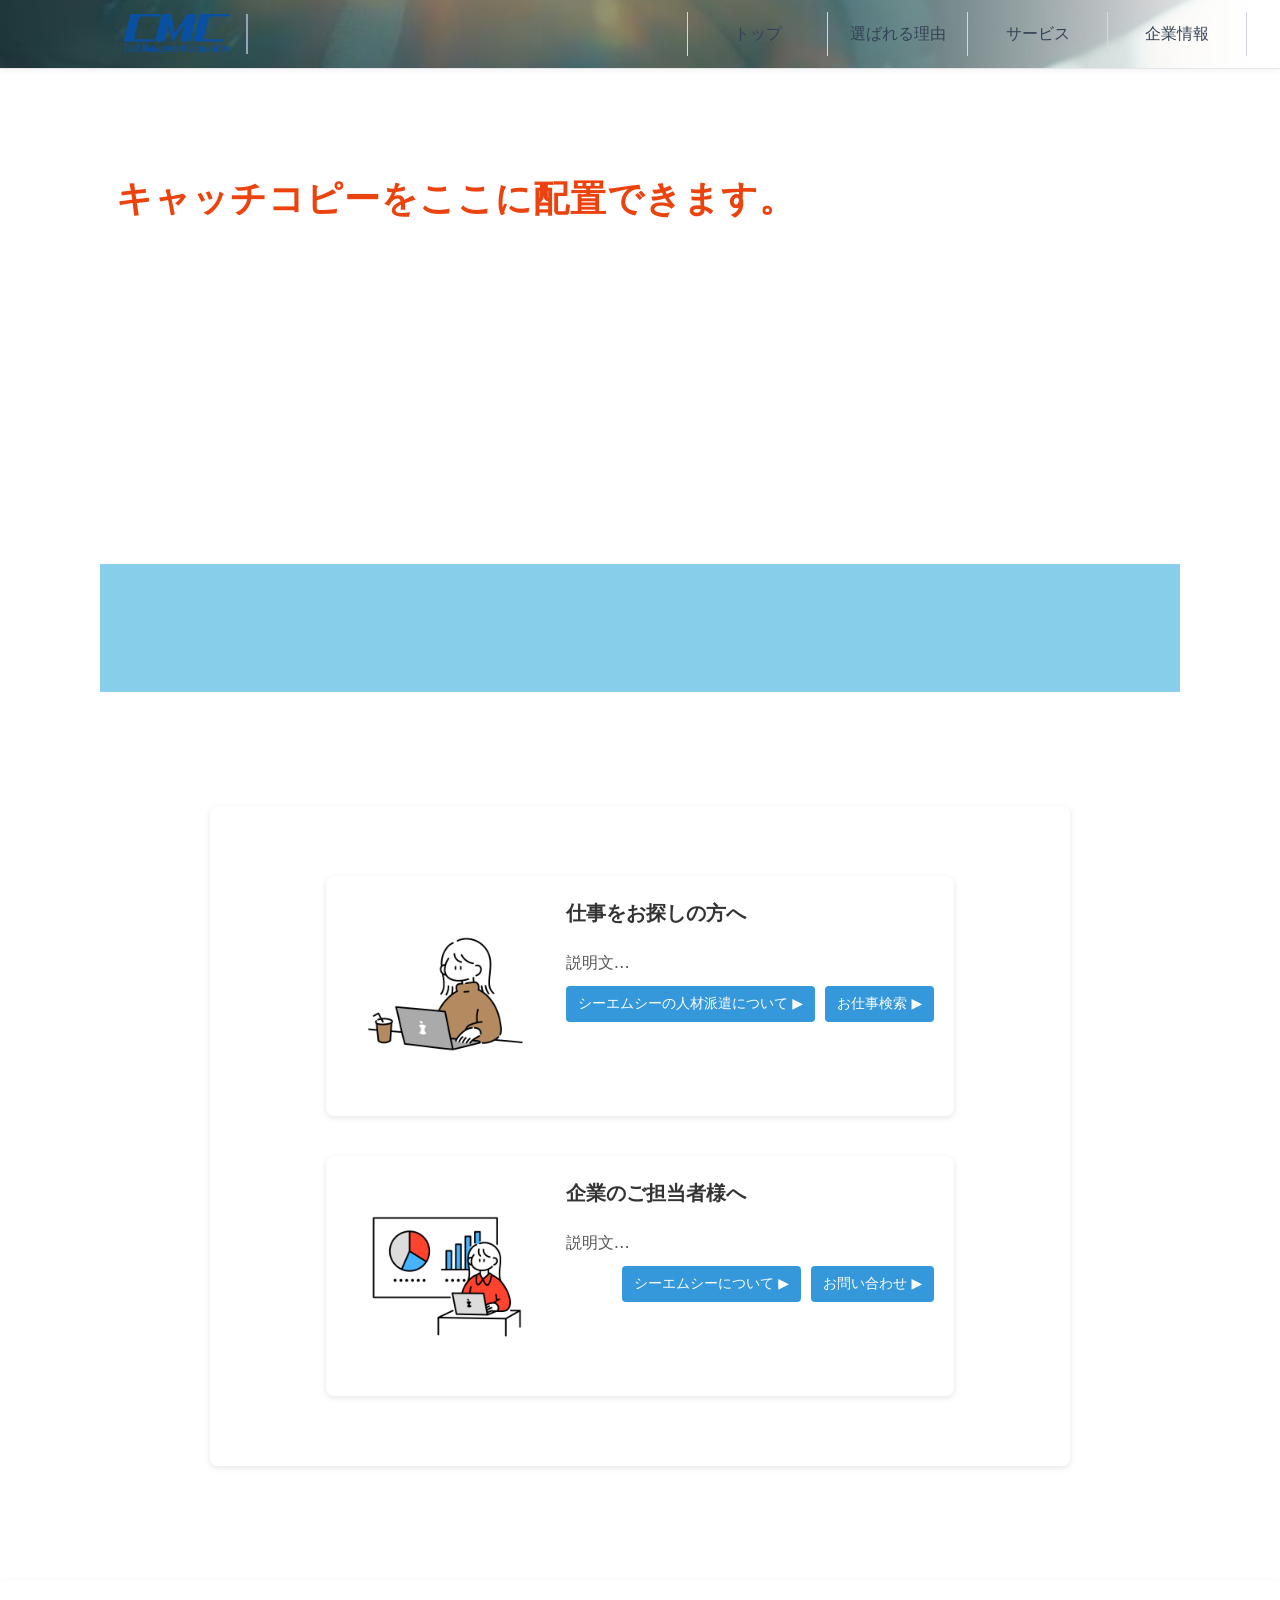
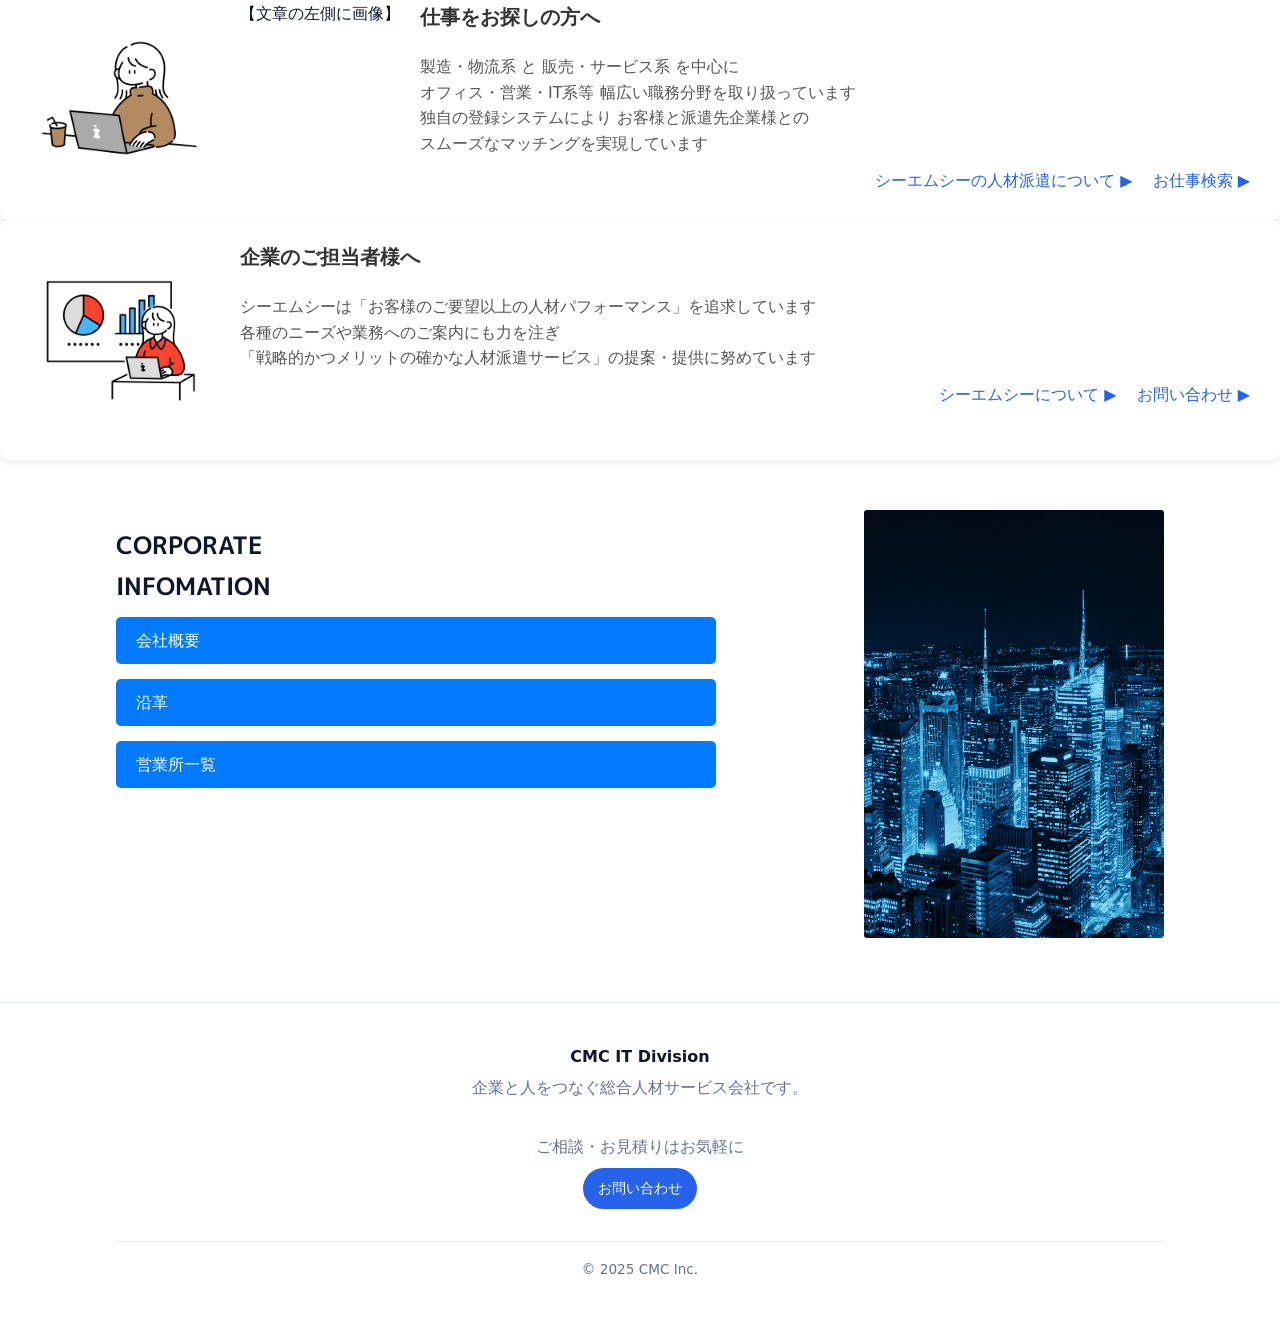
==== index.html @ e2d97b30 "企業情報いろいろ変えた" ====
<!doctype html>
<html lang="ja">
<head>
  <meta charset="utf-8" />
  <meta name="viewport" content="width=device-width,initial-scale=1" />
  <title>CMC IT Division｜人と企業をつなぐ総合人材サービス</title>
  <link rel="stylesheet" href="css/base.css" />
  <link rel="stylesheet" href="css/components.css" />
  
  <link rel="preconnect" href="https://fonts.googleapis.com">
  <link rel="preconnect" href="https://fonts.gstatic.com" crossorigin>
  <link href="https://fonts.googleapis.com/css2?family=M+PLUS+1p:wght@400;700&display=swap" rel="stylesheet">
</head>
<body>

  <!-- ===== ヘッダー（完成済み） ===== -->
 <header class="site-header">
  <div class="container header__inner">
   <a href="#" class="logo">
      <img src="img/cmc-logo.svg" alt="CMC" class="logo__img">
    </a>

    <!-- ハンバーガーメニュー（スマホ用） -->
    <button class="menu-btn" aria-label="メニューを開く">
      <span></span><span></span><span></span>
    </button>

    <nav class="nav">
      <a href="#hero">トップ</a>
      <a href="#reason">選ばれる理由</a>
      <a href="#services">サービス</a>
      <a href="#about">企業情報</a>
    </nav>
  </div>
</header>

  <main>

    <!-- ===== ヒーローセクション ===== -->
    <section id="hero" class="section container">

      <div class="slides">
        <img src="img/hero1.jpg" class="slide active" alt="">
        <img src="img/hero2.jpg" class="slide" alt="">
        <img src="img/hero3.jpg" class="slide" alt="">
      </div>

      <p class="hero-copy">キャッチコピーをここに配置できます。</p>

      <div class="hero-content">

        <div>出会いが価値を生む</div>
        <div>人と企業を美しくつなぐ</div> 
        <div>最適な人材をご紹介します</div>

      </div>

    </section>

    <!-- ===== 理由セクション ===== -->
    <section id="reason" class="section container">
      <!-- TODO: h2・理由3つ（h3+p）をカード形式で -->
    </section>

    <!-- ===== サービスセクション ===== -->
    <section id="services" class="section container">


      <div class="services">

      <div class="service-item">


      <!-- TODO: h2・2〜3項目（h3+p）で紹介 -->
      <div class="services">


    <div class="service-item">
      <div class="image-box">
        <img src="img/shigotoosagashinokata.png" alt="仕事をお探しの方">
      </div>
      <div class="text-area">
        <h3>仕事をお探しの方へ</h3>
        <p>説明文…</p>
        <div class="btn-area">
          <a href="#" class="blue-btn">シーエムシーの人材派遣について ▶</a>
          <a href="#" class="blue-btn">お仕事検索 ▶</a>
        </div>
      </div>
    </div>
    <div class="service-item">
      <div class="image-box">
        <img src="img/kigyousama.png" alt="企業のご担当者様">
      </div>
      <div class="text-area">
        <h3>企業のご担当者様へ</h3>
        <p>説明文…</p>
        <div class="btn-area">
          <a href="#" class="blue-btn">シーエムシーについて ▶</a>
          <a href="#" class="blue-btn">お問い合わせ ▶</a>
        </div>
      </div>
    </div>
  </div>
</section>

  <div class="service-item">


     <div class="image-box">
        
        <img src="img/shigotoosagashinokata.png" alt="仕事をお探しの方">
      </div>

      <div class="image-box">【文章の左側に画像】</div>

      <div class="text-area">
          <h3>仕事をお探しの方へ</h3>
          <p>
              製造・物流系 と 販売・サービス系 を中心に<br>
              オフィス・営業・IT系等 幅広い職務分野を取り扱っています<br>
              独自の登録システムにより お客様と派遣先企業様との<br>
              スムーズなマッチングを実現しています
          </p>
          <div class="btn-area">
              <a href="#" class="pink-btn">シーエムシーの人材派遣について ▶</a><br>
              <a href="#" class="pink-btn">お仕事検索 ▶</a><br>
          </div>
      </div>
  </div>


  <div class="service-item">
      <div class="image-box">
        
        <img src="img/kigyousama.png" alt="企業のご担当者様">
      </div>
      <div class="text-area">
          <h3>企業のご担当者様へ</h3>
          <p>
              シーエムシーは「お客様のご要望以上の人材パフォーマンス」を追求しています<br>
              各種のニーズや業務へのご案内にも力を注ぎ<br>
              「戦略的かつメリットの確かな人材派遣サービス」の提案・提供に努めています
          </p>
          <div class="btn-area">
              <a href="#" class="pink-btn">シーエムシーについて ▶</a><br>
              <a href="#" class="pink-btn">お問い合わせ ▶</a><br>
          </div>
      </div>
  </div>

</div>
    </section>

    <!-- ===== 企業情報セクション（新設） ===== -->
    <section id="about" class="section">
      <!-- TODO: h2・会社概要やミッションの簡単な説明 -->
      <!-- 例: <h2>会社情報</h2><p>CMCは、企業と人をつなぐ人材サービスを提供しています。</p> -->
	  <div class="container">
	  		<div class="mission-statement">
	  			<h1>CORPORATE<br>INFOMATION</h1>
	  			<div class="link-left">
	                  <a href="#" class="btn-link">会社概要</a>
	  			</div>
	  			<div class="link-left">
	                  <a href="#" class="btn-link">沿革</a>
	  			</div>
	  			<div class="link-left">
	                  <a href="#" class="btn-link">営業所一覧</a>
	  			</div>
	  		</div>
	  		<div class="about-image-wrapper">
	  			<img src="img/biru-kari.jpg" class="about-image">
	  		</div>
	  	  </div>
    </section>

  </main>

  <!-- ===== フッター（お問い合わせを統合） ===== -->
  <footer class="site-footer">
    <div class="container footer__inner">
      <div class="footer__about">
        <strong>CMC IT Division</strong>
        <p>企業と人をつなぐ総合人材サービス会社です。</p>
      </div>
      <div class="footer__cta">
        <p>ご相談・お見積りはお気軽に</p>
        <a href="mailto:info@example.com" class="btn btn--small">お問い合わせ</a>
      </div>
      <small class="footer__copy">© 2025 CMC Inc.</small>
    </div>
  </footer>
  


<script src="js/main.js"></script>
</body>
</html>
---- css/base.css ----
* { box-sizing: border-box; }
html, body { margin: 0; padding: 0; }

:root {
  --fg: #0f172a;
  --muted: #64748b;
  --bg: #ffffff;
  --brand: #2563eb;
  --line: #e2e8f0;
  --s1: 8px; --s2: 16px; --s3: 24px; --s4: 40px; --s5: 64px;
  --container: 1080px;
  --radius: 12px;
  --bp: 960px;
}

body {
  font: 16px/1.7 "Noto Sans JP", system-ui, sans-serif;
  color: var(--fg);
  background: var(--bg);
}

.container {
  max-width: var(--container);
  margin-inline: auto;
  padding-inline: var(--s2);
}

.section {
  padding-block: var(--s5);
}

.section-title {
  font-size: clamp(22px, 3vw, 28px);
  font-weight: 700;
  margin: 0 0 var(--s3);
}

a {
  color: var(--brand);
  text-decoration: none;
}
a:hover {
  text-decoration: underline;
}

.btn {
  display: inline-block;
  padding: .7em 1.1em;
  border-radius: 999px;
  background: var(--brand);
  color: #fff;
  text-decoration: none;
  border: 1px solid transparent;
  transition: filter .15s ease, transform .06s ease;
}
.btn:hover { filter: brightness(.95); }

.btn--small {
  padding: .5em 1em;
  font-size: .9em;
}

:focus-visible {
  outline: 3px solid #94bfff;
  outline-offset: 2px;
}
---- css/components.css ----
/* 以下、ロゴ・ナビ・スクロール効果などを続けて貼る */


/* ====================================================
   HERO（担当：Aさん）
   自分の担当セクションのデザインをここに書く
   ==================================================== */

    .full-width {
      width: 100vw;
      margin-left: calc(50% - 50vw);
      margin-right: calc(50% - 50vw);
    }

    #hero.hero-split {
      display: grid;
      grid-template-columns: 6fr 4fr;   
      width: 100vw;
      height: 80vh;
      min-height: 500px;
      max-height: 900px;
      overflow: hidden;

    }

    /* ===== スライド画像エリア ===== */

    .hero-image {
      position: relative;
      width: 100%;
      height: 100%;
      overflow: hidden;
    }

    .slides {
      position: relative;
      width: 100%;
      height: 100%;
    }

    .slides .slide {
      position: absolute;
      inset: 0;
      width: 100%;
      height: 100%;
      object-fit: cover;
      object-position: center;
      opacity: 0;
      transition: opacity 1.5s ease;
      display: block;
    }

    .slides .slide.active {
      opacity: 1;
    }

    /* ===== 右：テキストエリア ===== */

    .hero-text {
      position: relative;
      background: #53afb6;
      display: flex;
      flex-direction: column;
      justify-content: center;
      align-items: center;
      text-align: center;
      padding: 0 5vw;
      z-index: 2;
      background: #3bd6de; 
    }

    /* キャッチコピー */

    .hero-copy {
      font-size: clamp(22px, 2.8vw, 60px);
      font-weight: bold;
      font-family: "Playfair Display","Noto Serif JP", serif;
      color: #ec420e;
      letter-spacing: 1px;
      margin-bottom: 100px;
    }

    .hero-content div {
      letter-spacing: 1px;
      font-size: clamp(16px, 2vw, 36px);
      margin-top: 20px;
      color: white;
    }

    
    /* ==== ヒーロー（スマホ用レイアウト調整） ==================== */

    @media (max-width: 768px) {

    /* ヒーロー全体：左右に少し余白を持たせる */

    #hero.hero-split {
      height: auto;           
      grid-template-columns: 1fr;
      min-height: auto;
    }

    /* 上：画像 */

    .hero-image {
      height: 50vh;                /* 画面の半分を画像に */
    }

    /* 画像は見切れ防止 */

    .slides .slide {
      object-fit: contain;         /* スマホは contain */          
    }

    /* 下：テキスト */

    .hero-text {
      padding: 32px 16px 40px;
    }

    /* キャッチコピー */

    .hero-copy {
      font-size: 22px;
      margin-bottom: 24px;
      white-space: normal;
      text-align: center;
    }

    /* 下の3行まとめ部分 */

    .hero-content {
      bottom: 10%;         
      width: 100%;
      padding: 0 12px;
    }

    /* 3行テキスト */

    .hero-content div {
      font-size: 16px;
      line-height: 1.7;
      margin-top: 10px;
    }

  }

/* ====================================================
   REASON
   ==================================================== */
#reason {
  background-color: #87CEEB !important;
}


/* ====================================================
   SERVICES
   ==================================================== */

.services {
    display: flex;
    flex-direction: column;
    gap: 40px;
    max-width: 900px;
    margin: 50px auto;
    padding: 0 20px;
}


.service-item {
    display: flex;
    gap: 20px;
    align-items: flex-start;
    background-color: #fff;
    padding: 20px;
    border-radius: 8px;
    box-shadow: 0 2px 6px rgba(0,0,0,0.1);
}

.image-box {
    flex-shrink: 0;
}

.image-box img {
    width: 200px !important;
    height: auto !important;
    border-radius: 4px;
    object-fit: cover;
    display: block;
}

.text-area {
    flex: 1;
}

.text-area h3 {
    margin-top: 0;
    color: #333;
    font-size: 20px;
}

.text-area p {
    line-height: 1.6;
    color: #555;
    margin: 10px 0 0 0;
}

.btn-area {
    display: flex;
    justify-content: flex-end;
    gap: 10px;
    margin-top: 10px;
}

/* ====================================================
   ABOUT
   ==================================================== */
#about {
	 background-repeat: no-repeat;
	 background-position: center center;
	 background-size: cover;
	 
	 background-attachment: fixed;
   }


.blue-btn {
    display: inline-block;
    padding: 6px 12px;
    background-color: #3498db;
    color: #fff;
    text-decoration: none;
    border-radius: 4px;
    font-size: 14px;
    transition: 0.2s;
}

.blue-btn:hover {
    background-color: #2980b9;
}

#about .container {
	position: relative; 
	z-index: 2; 
    
    /* 【🚀 新規追加】Flexboxで子要素を横並びにする */
    display: flex;
    justify-content: space-between; /* 要素間にスペースを空ける */
    align-items: flex-start; /* 上端を揃える */
    gap: 40px; /* 要素間の隙間 */
	
	align-items: stretch;
}

.mission-statement {
    /* 左側要素の幅。全体の約2/3を使用する想定 */
    flex: 2; 
    max-width: 600px;
}

.about-image-wrapper {
    /* 右側要素の幅。全体の約1/3を使用する想定 */
    flex: 1; 
    display: flex; /* 画像をラッパー内で調整するため */
    justify-content: flex-end; /* 右寄せにする */
}

.about-image-wrapper .about-image {
    width: 100%; /* 親要素の幅いっぱいに広げる */
    max-width: 300px; /* 画像の最大幅を制限して大きくなりすぎないようにする */
    height: auto;
    object-fit: cover;
    display: block;
    border-radius: 3px; /* 好みに応じて角を丸くする */
	
	flex-direction: column;
}

   
section#about.section {
	padding-top: 50px;
}

.mission-statement h1 {
	margin-top: 15px;
	margin-bottom: 10px;
	font-family: 'M PLUS 1p', sans-serif;
}

.link-left a.btn-link {
  /* ボタンの基本的なスタイル */
  display: block; /* リンクをブロック要素にして、幅いっぱいに広げ、パディングが正しく適用されるようにする */
  width: 100%; /* 親要素の幅いっぱいに広げる */
  padding: 10px 20px; /* 上下左右に余白を設定し、ボタンらしく見せる */
  text-decoration: none; /* デフォルトの下線を消す */
  border-radius: 5px; /* 角を少し丸くする */
  box-sizing: border-box; /* パディングやボーダーを含めて幅・高さを計算するようにする */
  
  /* ご要望のカラー設定 */
  background-color: #007bff; /* 背景を青色にする（例: 標準的な青） */
  color: white; /* 文字色を白色にする */
  
  /* ボタン同士の間隔を空ける（親要素 .link-left に適用しても良いが、ここではボタン側に） */
  margin-bottom: 10px;
}

/* リンクの上にマウスが乗ったときのホバーエフェクト（任意） */
.link-left a.btn-link:hover {
  background-color: #0056b3; /* 濃い青色にして、クリック可能であることを示す */
}

/* 親要素の .link-left のスタイルを調整して、必要に応じて余白を管理することもできます */
.link-left {
  margin-bottom: 15px; /* ボタンのグループ全体の間隔 */
}

/* --- スマートフォン対応 --- */
@media (max-width: 768px) {
    #about .container {
        flex-direction: column; /* 縦並びに戻す */
    }
    
    .mission-statement,
    .about-image-wrapper {
        flex: none; /* Flexの指定を解除 */
        width: 100%; /* 幅を画面いっぱいに */
        max-width: none;
    }
    
    .about-image-wrapper {
        order: -1; /* 画像を上に移動させたい場合 */
        margin-bottom: 20px;
    }
    
    .about-image-wrapper .about-image {
        max-width: 100%; 
    }
}















/* ====================================================
  ここより下に追記しないこと
   ==================================================== */



/* ===== ヘッダー（会社トップページ用／シンプル完成版） ===== */
:root {
  --container: 1080px;
}

/* ヘッダー全体（背景に写真＋右に行くほど薄く） */
header.site-header {
  position: sticky;
  top: 0;
  z-index: 100;
  background: transparent;
  border-bottom: 1px solid #e5e7eb;
  box-shadow: 0 2px 6px rgba(0,0,0,0.05);
  overflow: hidden;
  isolation: isolate;
}

/* 背景写真（左に寄せて、右に行くほどフェード） */
header.site-header::before {
  content: "";
  position: absolute;
  inset: 0;
  background-image: url("../img/logo-bg.jpg");
  background-repeat: no-repeat;
  background-size: cover;
  background-position: left center;
  z-index: 0;
  pointer-events: none;
  -webkit-mask-image: linear-gradient(
    to right,
    rgba(0,0,0,1) 60%,
    rgba(0,0,0,0) 98%
  );
          mask-image: linear-gradient(
    to right,
    rgba(0,0,0,1) 60%,
    rgba(0,0,0,0) 98%
  );
}

/* 内側レイアウト（ロゴ左／ナビ右） */
.header__inner {
  position: relative;
  z-index: 1;
  max-width: var(--container);
  margin: 0 auto;
  padding: 12px 24px;
  display: flex;
  align-items: center;
  justify-content: space-between;
}

/* ロゴ（SVG画像用） */
.logo {
  display: flex;
  align-items: center;
  padding-right: 16px;
  border-right: 2px solid #94a3b8; /* ロゴとナビの区切り線 */
  text-decoration: none;
}

/* ロゴ画像のサイズ調整 */
.logo__img {
  height: 40px;     /* 好きな大きさに調整してOK */
  width: auto;
  display: block;
}

/* ===== PC用ナビ ===== */
.nav {
  display: flex;
  gap: 0;
  margin-left: auto;
}

/* 縦線だけで区切るタブ風ナビ（PC用） */
.nav a {
  flex: 0 0 140px;
  box-sizing: border-box;
  display: flex;
  align-items: center;
  justify-content: center;
  height: 44px;
  padding-inline: 16px;
  color: #334155;
  text-decoration: none;
  border-top: none;
  border-bottom: none;
  border-left: 1px solid #d1d9e6;
  position: relative;
  overflow: hidden;
  transition: color 0.25s ease, border-color 0.25s ease;
}
.nav a:last-child {
  border-right: 1px solid #d1d5db;
}

/* 中央から広がるホバー背景（PC用） */
.nav a::before {
  content: "";
  position: absolute;
  inset: 0;
  background: #2563eb;
  transform: scaleX(0);
  transform-origin: center;
  transition: transform 0.25s ease;
  z-index: -1;
}
.nav a:hover::before {
  transform: scaleX(1);
}
.nav a:hover {
  color: #ffffff;
}

/* スクロール時ヘッダー縮小 */
.site-header.shrink {
  background-color: rgba(255, 255, 255, 0.95);
  backdrop-filter: blur(6px);
  box-shadow: 0 2px 8px rgba(0,0,0,0.08);
  border-bottom-color: #dbe2ef;
}

/* ===== ハンバーガー（スマホ） ===== */
.menu-btn {
  display: none;
  flex-direction: column;
  justify-content: space-between;
  width: 28px;
  height: 20px;
  background: none;
  border: none;
  cursor: pointer;
  z-index: 9999;  /* メニューより手前に */
}
.menu-btn span {
  display: block;
  width: 100%;
  height: 3px;
  background: #0f172a;
  border-radius: 2px;
  transition: all 0.3s ease;
  transform-origin: center;
}

/* 三本線 → バツ */
.menu-btn.open span:nth-child(1) {
  transform: translateY(7px) rotate(45deg);
}
.menu-btn.open span:nth-child(2) {
  opacity: 0;
}
.menu-btn.open span:nth-child(3) {
  transform: translateY(-7px) rotate(-45deg);
}

/* ===== スマホ用スライドメニュー ===== */
@media (max-width: 768px) {

  /* ハンバーガー表示 */
  .menu-btn {
    display: flex;
  }

  /* ヘッダー内の余白少し減らす */
  .header__inner {
    padding: 10px 16px;
  }

  /* nav を「画面右から出てくるパネル」にする */
  .nav {
    position: fixed;
    top: 0;
    right: 0;
    width: 70%;
    max-width: 320px;
    height: 100vh;
    background: #ffffff;
    padding: 80px 24px 24px;
    box-shadow: -2px 0 10px rgba(0,0,0,0.1);
    display: flex;
    flex-direction: column;
    align-items: flex-start;
    gap: 24px;

    transform: translateX(100%);   /* 初期状態：画面外 */
    transition: transform 0.3s ease;
    z-index: 200;
  }

  .nav.active {
    transform: translateX(0);      /* 右から出てくる */
  }

  /* スマホでは縦メニュー用に調整 */
  .nav a {
    width: 100%;
    justify-content: flex-start;
    height: auto;
    padding: 12px 0;
    border-left: none;
    border-right: none;
    border-bottom: 1px solid #e5e7eb;
    color: #0f172a;
  }

  /* PC用のホバー演出はスマホでは消す */
  .nav a::before {
    content: none;
  }
}

/* ====== ここから下はフッター等（元のままでOK） ====== */

/* ====================================================
   FOOTER（完成済み） 
   ==================================================== */
.site-footer {
  border-top: 1px solid var(--line);
  background: #fff;
  color: var(--fg);
  text-align: center;
  padding-block: var(--s4);
}

.footer__inner {
  display: flex;
  flex-direction: column;
  gap: var(--s2);
  align-items: center;
}

.footer__about strong {
  font-weight: 800;
  display: block;
  margin-bottom: 0.2em;
}

.footer__about p {
  color: var(--muted);
  margin: 0 0 var(--s2);
}

.footer__cta {
  margin-bottom: var(--s2);
}

.footer__cta p {
  color: var(--muted);
  margin: 0 0 var(--s1);
}

.footer__cta .btn--small {
  padding: .5em 1em;
  font-size: .9em;
}

.footer__copy {
  font-size: .85em;
  color: var(--muted);
  border-top: 1px solid var(--line);
  padding-top: var(--s2);
  width: 100%;
}


/* === 最終調整版：ナビを右端へ寄せて、ほんの少し余白を残す === */
@media (min-width: 769px) {
  

  header.site-header > .header__inner > nav.nav {
    display: flex !important;
    justify-content: flex-end !important;
    align-items: center !important;
    gap: 0 !important;
    margin-left: auto !important;
    margin-right: 6px !important; /* ← 端からの余白。数値を変えると距離が変わる */
    padding: 0 !important;
    transform: translateX(calc((100vw - var(--container)) / 2 - 3px)) !important;
  }
}

/* === ヘッダー全体に写真を敷き、ナビ側(右)へ行くほど透明にフェード === */
header.site-header {
  position: sticky;
  top: 0;
  z-index: 100;
  overflow: hidden;
  isolation: isolate;
  background: transparent !important; /* ← 既存のグラデ背景を打ち消す */
}

header.site-header::before {
  content: "";
  position: absolute;
  inset: 0;

  /* 写真：ヘッダーを全面カバー。左側に構図を寄せる */
  background-image: url("../img/logo-bg.jpg");
  background-repeat: no-repeat;
  background-size: cover;       /* ← ヘッダー全体を埋める */
  background-position: left center; /* ← 握手が左に来るように */

  z-index: 0;
  pointer-events: none;

  /* 右へ行くほど透明に（数値を調整可） */
  -webkit-mask-image: linear-gradient(
    to right,
    rgba(0,0,0,1) 60%,
    rgba(0,0,0,0) 98%
  );
  mask-image: linear-gradient(
    to right,
    rgba(0,0,0,1) 60%,
    rgba(0,0,0,0) 98%
  );
}

/* 中身は前面に */
header.site-header .header__inner {
  position: relative;
  z-index: 1;
  background: transparent;
}

/* =======================================
   スマホ用：ハンバーガーメニュー強制調整
   ======================================= */
@media (max-width: 768px) {

  /* ヘッダー内レイアウトをシンプルにする */
  header.site-header .header__inner {
    padding: 10px 16px;
    justify-content: space-between;
  }

  /* ハンバーガーボタンを表示 */
  .menu-btn {
    display: flex;
  }

  /* PC用の「右端寄せナビ」指定をスマホでは上書きしてリセット */
  header.site-header > .header__inner > nav.nav {
    position: fixed;
    top: 0;
    right: 0;
    bottom: 0;
    margin: 0;
    padding: 80px 24px 24px;
    width: 70%;
    max-width: 320px;

    background: #ffffff;
    flex-direction: column;
    align-items: flex-start;
    gap: 1.2rem;
    box-shadow: -2px 0 12px rgba(0,0,0,0.15);

    transform: translateX(100%); /* ★最初は画面外 */
    transition: transform 0.3s ease;
    z-index: 200;
  }

  /* メニュー開いたとき（JSで .active を付ける想定） */
  header.site-header > .header__inner > nav.nav.active {
    transform: translateX(0);   /* ★右からスライドイン */
  }

  /* スマホでは縦メニューなので、線や幅をスマホ用に調整 */
  header.site-header > .header__inner > nav.nav a {
    flex: 0 0 auto;
    width: 100%;
    justify-content: flex-start;
    padding-inline: 8px;
    border-left: none;
    border-right: none;
    border-bottom: 1px solid #e5e7eb;
    height: auto;
  }

  header.site-header > .header__inner > nav.nav a:last-child {
    border-bottom: none;
  }
}

/* ====== ハンバーガー → バツ（×）アニメーション ====== */

/* 三本線（共通） */
.menu-btn span {
  display: block;
  width: 100%;
  height: 3px;
  background: #0f172a;
  border-radius: 2px;
  transition: all 0.3s ease;
}

/* active のとき */
.menu-btn.active span:nth-child(1) {
  transform: translateY(8px) rotate(45deg);
}

.menu-btn.active span:nth-child(2) {
  opacity: 0;
}

.menu-btn.active span:nth-child(3) {
  transform: translateY(-8px) rotate(-45deg);
}

/* ハンバーガーが開いている時は × にする */
.menu-btn.open span:nth-child(1) {
  transform: translateY(7px) rotate(45deg);
}

.menu-btn.open span:nth-child(2) {
  opacity: 0;
}

.menu-btn.open span:nth-child(3) {
  transform: translateY(-7px) rotate(-45deg);
}

/* アニメーションが効くように共通指定（まだ無ければ追加） */
.menu-btn span {
  transition: all 0.3s ease;
  transform-origin: center;
}
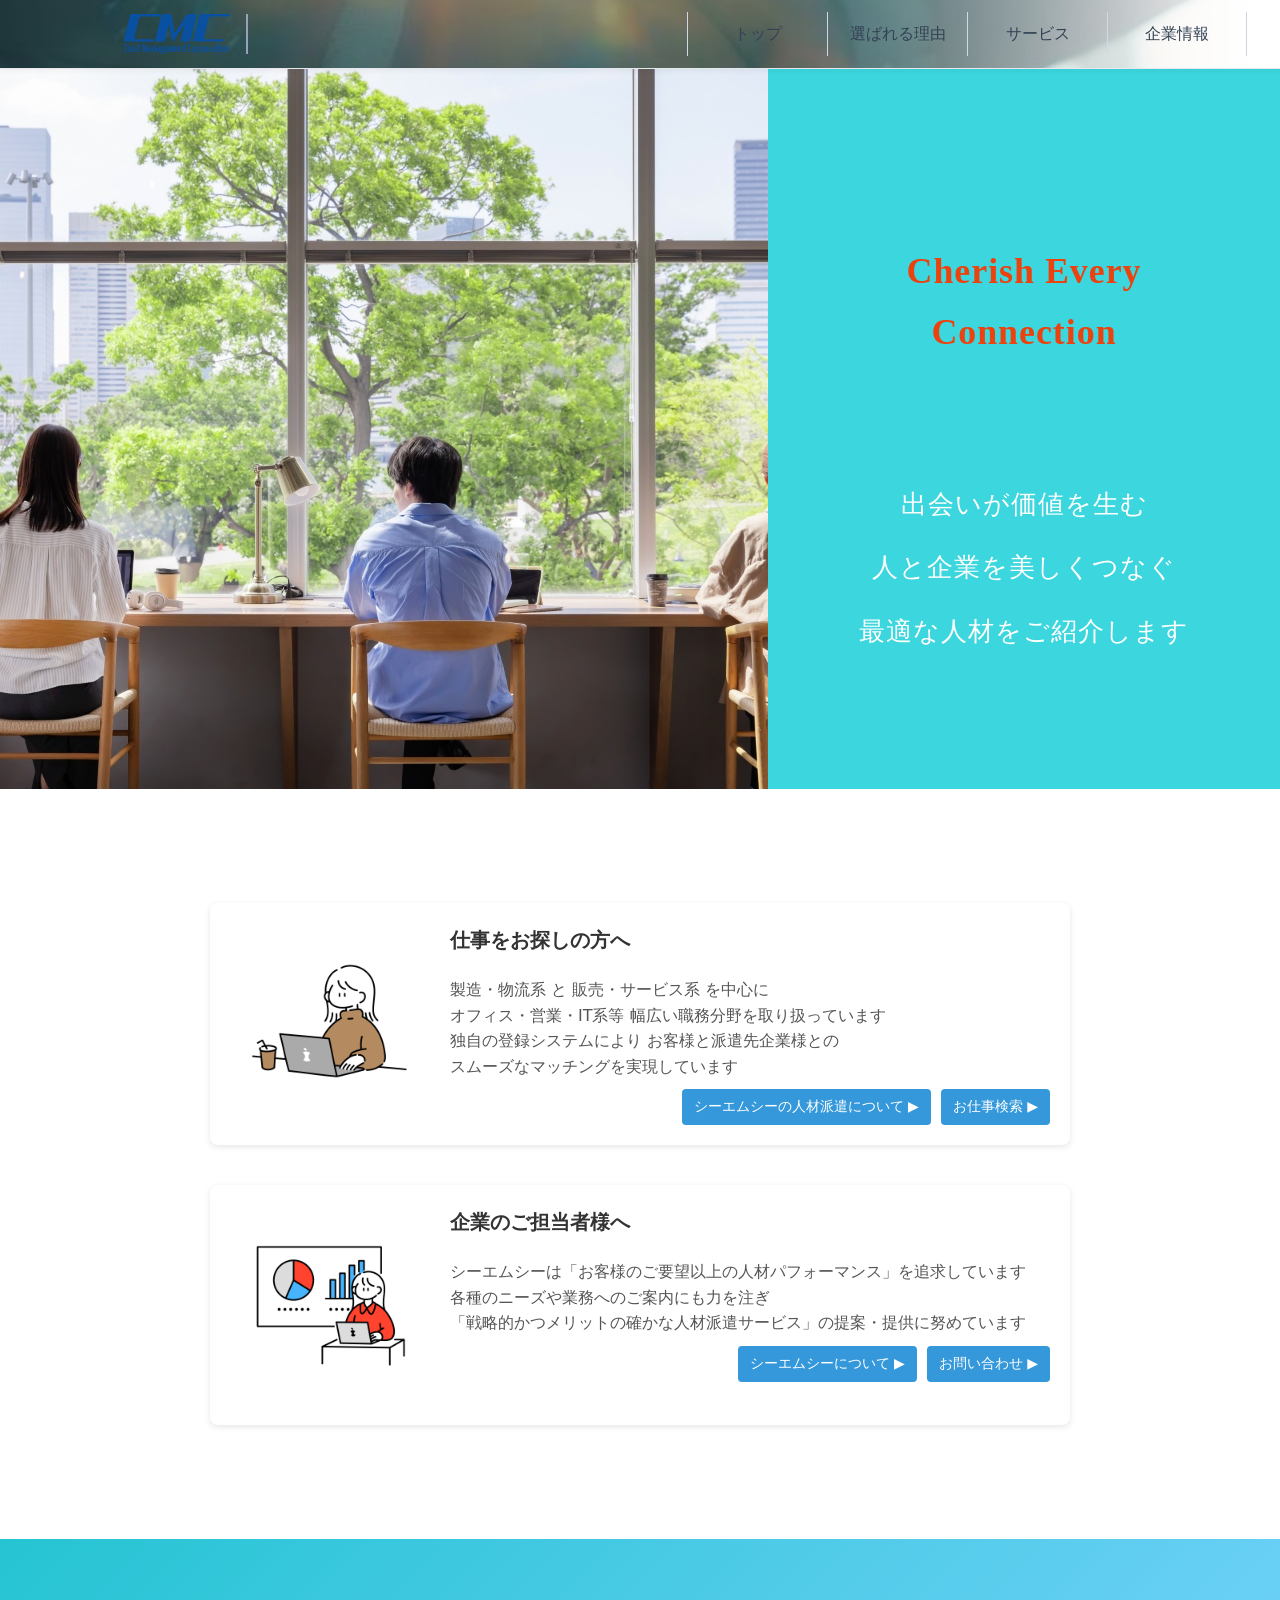
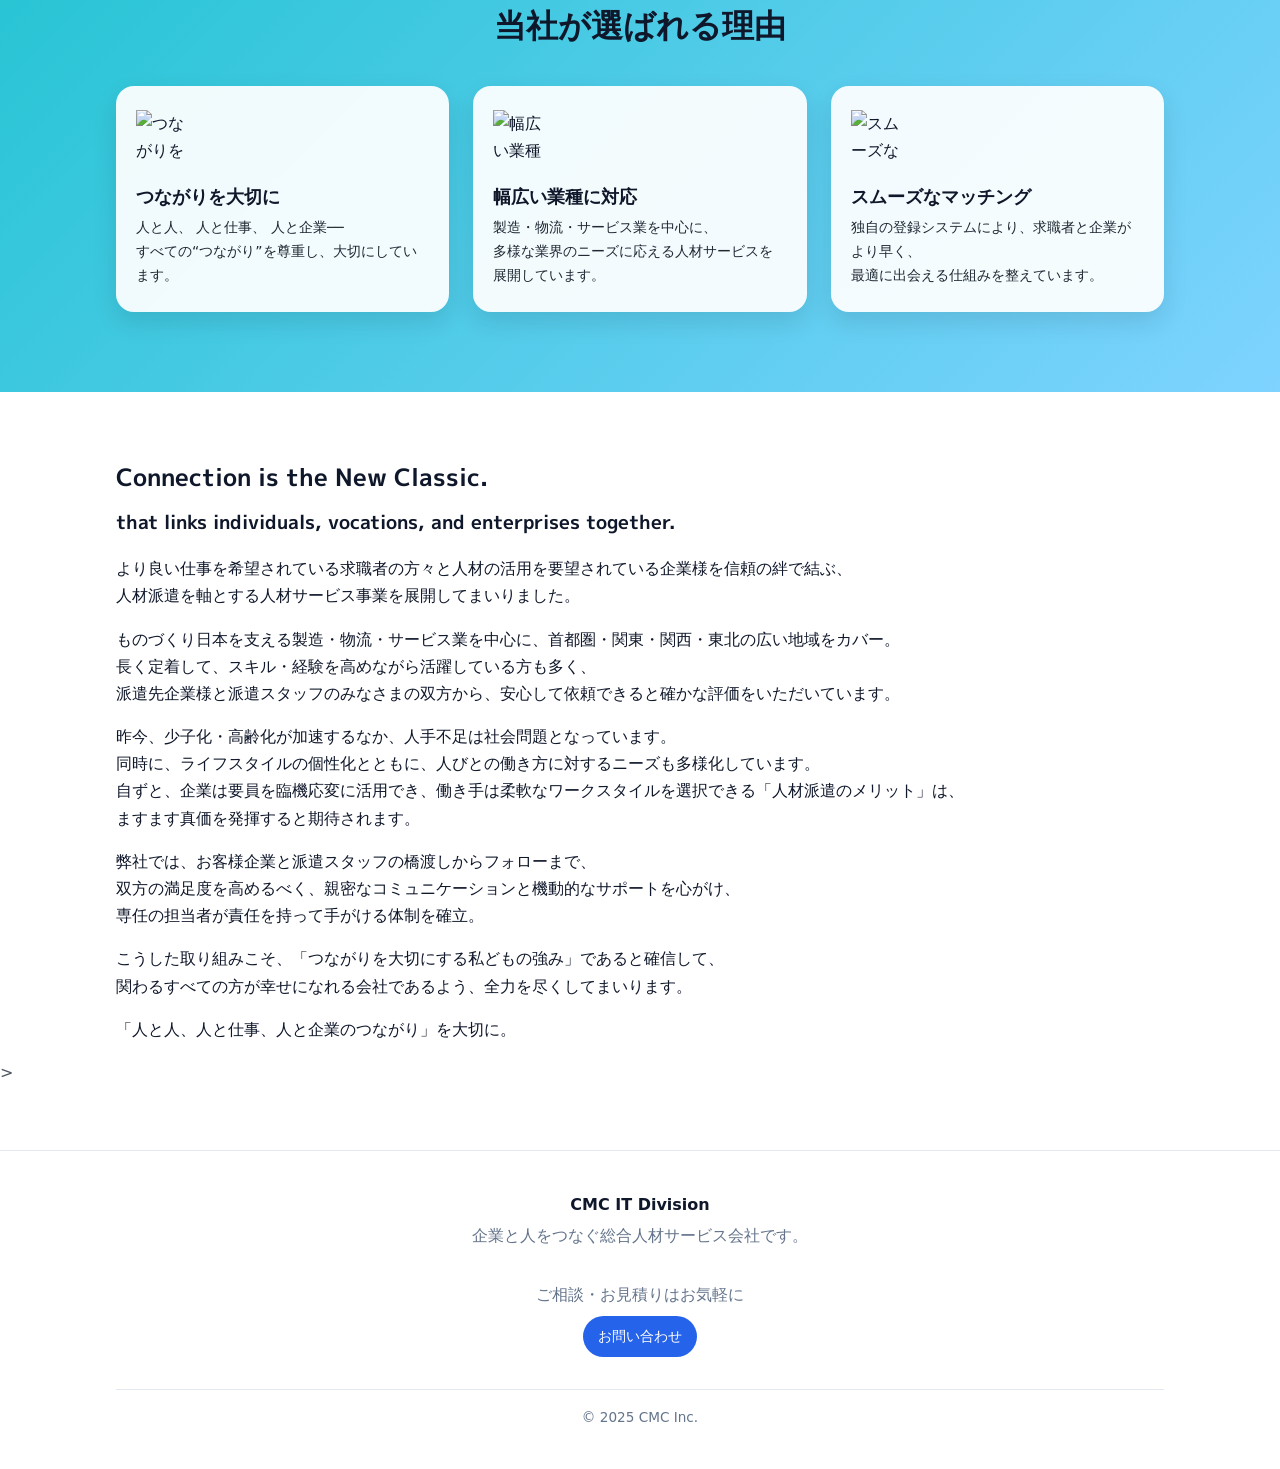
==== commit 65d6e0cd: "11/30 21:20" ====
--- a/index.html
+++ b/index.html
@@ -34,46 +34,50 @@
   </div>
 </header>
 
+
+
   <main>
 
     <!-- ===== ヒーローセクション ===== -->
-    <section id="hero" class="section container">
-
-      <div class="slides">
-        <img src="img/hero1.jpg" class="slide active" alt="">
-        <img src="img/hero2.jpg" class="slide" alt="">
-        <img src="img/hero3.jpg" class="slide" alt="">
-      </div>
-
-      <p class="hero-copy">キャッチコピーをここに配置できます。</p>
-
-      <div class="hero-content">
-
-        <div>出会いが価値を生む</div>
-        <div>人と企業を美しくつなぐ</div> 
-        <div>最適な人材をご紹介します</div>
-
-      </div>
+    <section id="hero" class="full width hero-split">
+
+      <div class="hero-image">
+        <div class="slides">
+
+          <img src="img/hero1.jpg" class="slide active" alt="">
+          <img src="img/hero2.jpg" class="slide" alt="">
+          <img src="img/hero3.jpg" class="slide" alt="">
+
+        </div>
+      </div>
+
+      <div class="hero-text">
+
+        <p class="hero-copy">Cherish Every Connection</p>
+
+        <div class="hero-content">
+
+          <div>出会いが価値を生む</div>
+          <div>人と企業を美しくつなぐ</div>
+          <div>最適な人材をご紹介します</div>
+
+        </div>
+
+      </div>
+      
+     
 
     </section>
-
-    <!-- ===== 理由セクション ===== -->
-    <section id="reason" class="section container">
-      <!-- TODO: h2・理由3つ（h3+p）をカード形式で -->
-    </section>
-
-    <!-- ===== サービスセクション ===== -->
+    
+   
+   
+  
+
+<!-- ===== サービスセクション ===== -->
     <section id="services" class="section container">
-
-
-      <div class="services">
-
-      <div class="service-item">
-
 
       <!-- TODO: h2・2〜3項目（h3+p）で紹介 -->
       <div class="services">
-
 
     <div class="service-item">
       <div class="image-box">
@@ -81,7 +85,10 @@
       </div>
       <div class="text-area">
         <h3>仕事をお探しの方へ</h3>
-        <p>説明文…</p>
+        <p>   製造・物流系 と 販売・サービス系 を中心に<br>
+              オフィス・営業・IT系等 幅広い職務分野を取り扱っています<br>
+              独自の登録システムにより お客様と派遣先企業様との<br>
+              スムーズなマッチングを実現しています</p>
         <div class="btn-area">
           <a href="#" class="blue-btn">シーエムシーの人材派遣について ▶</a>
           <a href="#" class="blue-btn">お仕事検索 ▶</a>
@@ -94,7 +101,9 @@
       </div>
       <div class="text-area">
         <h3>企業のご担当者様へ</h3>
-        <p>説明文…</p>
+        <p>  シーエムシーは「お客様のご要望以上の人材パフォーマンス」を追求しています<br>
+             各種のニーズや業務へのご案内にも力を注ぎ<br>
+             「戦略的かつメリットの確かな人材派遣サービス」の提案・提供に努めています</p>
         <div class="btn-area">
           <a href="#" class="blue-btn">シーエムシーについて ▶</a>
           <a href="#" class="blue-btn">お問い合わせ ▶</a>
@@ -104,75 +113,95 @@
   </div>
 </section>
 
-  <div class="service-item">
-
-
-     <div class="image-box">
-        
-        <img src="img/shigotoosagashinokata.png" alt="仕事をお探しの方">
-      </div>
-
-      <div class="image-box">【文章の左側に画像】</div>
-
-      <div class="text-area">
-          <h3>仕事をお探しの方へ</h3>
-          <p>
-              製造・物流系 と 販売・サービス系 を中心に<br>
-              オフィス・営業・IT系等 幅広い職務分野を取り扱っています<br>
-              独自の登録システムにより お客様と派遣先企業様との<br>
-              スムーズなマッチングを実現しています
-          </p>
-          <div class="btn-area">
-              <a href="#" class="pink-btn">シーエムシーの人材派遣について ▶</a><br>
-              <a href="#" class="pink-btn">お仕事検索 ▶</a><br>
+<div class="fade-divider"></div>
+
+
+    <!-- ===== 理由セクション ===== -->
+        <!-- ===== 理由セクション ===== -->
+    <section id="reason" class="section">
+      <div class="container">
+        <h2 class="section-title">当社が選ばれる理由</h2>
+
+        <div class="reason-cards">
+
+          <!-- 理由① -->
+          <div class="reason-card">
+            <div class="reason-img">
+              <img src="img/reason1.png" alt="つながりを大切に">
+            </div>
+            <div class="reason-text">
+              <h3>つながりを大切に</h3>
+              <p>
+                人と人、 人と仕事、 人と企業──<br>
+                すべての“つながり”を尊重し、大切にしています。
+              </p>
+            </div>
           </div>
-      </div>
-  </div>
-
-
-  <div class="service-item">
-      <div class="image-box">
-        
-        <img src="img/kigyousama.png" alt="企業のご担当者様">
-      </div>
-      <div class="text-area">
-          <h3>企業のご担当者様へ</h3>
-          <p>
-              シーエムシーは「お客様のご要望以上の人材パフォーマンス」を追求しています<br>
-              各種のニーズや業務へのご案内にも力を注ぎ<br>
-              「戦略的かつメリットの確かな人材派遣サービス」の提案・提供に努めています
-          </p>
-          <div class="btn-area">
-              <a href="#" class="pink-btn">シーエムシーについて ▶</a><br>
-              <a href="#" class="pink-btn">お問い合わせ ▶</a><br>
+
+          <!-- 理由② -->
+          <div class="reason-card">
+            <div class="reason-img">
+              <img src="img/reason2.png" alt="幅広い業種に対応">
+            </div>
+            <div class="reason-text">
+              <h3>幅広い業種に対応</h3>
+              <p>
+                製造・物流・サービス業を中心に、<br>
+                多様な業界のニーズに応える人材サービスを展開しています。
+              </p>
+            </div>
           </div>
-      </div>
-  </div>
-
-</div>
+
+          <!-- 理由③ -->
+          <div class="reason-card">
+            <div class="reason-img">
+              <img src="img/reason3.png" alt="スムーズなマッチング">
+            </div>
+            <div class="reason-text">
+              <h3>スムーズなマッチング</h3>
+              <p>
+                独自の登録システムにより、求職者と企業がより早く、<br>
+                最適に出会える仕組みを整えています。
+              </p>
+            </div>
+          </div>
+
+        </div><!-- /.reason-cards -->
+      </div><!-- /.container -->
     </section>
 
+
+
     <!-- ===== 企業情報セクション（新設） ===== -->
-    <section id="about" class="section">
+    <section id="about" class="section" "fullwidth-about">
       <!-- TODO: h2・会社概要やミッションの簡単な説明 -->
       <!-- 例: <h2>会社情報</h2><p>CMCは、企業と人をつなぐ人材サービスを提供しています。</p> -->
 	  <div class="container">
-	  		<div class="mission-statement">
-	  			<h1>CORPORATE<br>INFOMATION</h1>
-	  			<div class="link-left">
-	                  <a href="#" class="btn-link">会社概要</a>
-	  			</div>
-	  			<div class="link-left">
-	                  <a href="#" class="btn-link">沿革</a>
-	  			</div>
-	  			<div class="link-left">
-	                  <a href="#" class="btn-link">営業所一覧</a>
-	  			</div>
-	  		</div>
-	  		<div class="about-image-wrapper">
-	  			<img src="img/biru-kari.jpg" class="about-image">
-	  		</div>
-	  	  </div>
+		<div class="mission-statement">
+			<h2>Connection is the New Classic.</h2>
+			<h3>that links individuals, vocations, and enterprises together.</h3>
+		</div>
+		<p>より良い仕事を希望されている求職者の方々と人材の活用を要望されている企業様を信頼の絆で結ぶ、<br>
+		人材派遣を軸とする人材サービス事業を展開してまいりました。</p>
+		
+		<p>ものづくり日本を支える製造・物流・サービス業を中心に、首都圏・関東・関西・東北の広い地域をカバー。<br>
+		長く定着して、スキル・経験を高めながら活躍している方も多く、<br>
+		派遣先企業様と派遣スタッフのみなさまの双方から、安心して依頼できると確かな評価をいただいています。</p>
+		
+		<p>昨今、少子化・高齢化が加速するなか、人手不足は社会問題となっています。<br>
+		同時に、ライフスタイルの個性化とともに、人びとの働き方に対するニーズも多様化しています。<br>
+		自ずと、企業は要員を臨機応変に活用でき、働き手は柔軟なワークスタイルを選択できる「人材派遣のメリット」は、<br>
+		ますます真価を発揮すると期待されます。</p>
+		
+		<p>弊社では、お客様企業と派遣スタッフの橋渡しからフォローまで、<br>
+		双方の満足度を高めるべく、親密なコミュニケーションと機動的なサポートを心がけ、<br>
+		専任の担当者が責任を持って手がける体制を確立。</p>
+		
+		<p>こうした取り組みこそ、「つながりを大切にする私どもの強み」であると確信して、<br>
+		関わるすべての方が幸せになれる会社であるよう、全力を尽くしてまいります。</p>
+		
+		<p>「人と人、人と仕事、人と企業のつながり」を大切に。</p>
+	  </div>>
     </section>
 
   </main>
--- a/css/components.css
+++ b/css/components.css
@@ -13,15 +13,20 @@
     }
 
     #hero.hero-split {
-      display: grid;
-      grid-template-columns: 6fr 4fr;   
-      width: 100vw;
-      height: 80vh;
-      min-height: 500px;
-      max-height: 900px;
-      overflow: hidden;
-
-    }
+  display: grid;
+  grid-template-columns: 6fr 4fr;   
+  width: 100vw;
+  height: 80vh;
+  min-height: 500px;
+  max-height: 900px;
+  overflow: hidden;
+  
+}
+
+    
+ 
+
+
 
     /* ===== スライド画像エリア ===== */
 
@@ -148,9 +153,86 @@
 /* ====================================================
    REASON
    ==================================================== */
+
+/* ====================================================
+   REASON（理由セクション）
+   ==================================================== */
 #reason {
-  background-color: #87CEEB !important;
-}
+  /* ヒーローとつながる感じのグラデ背景 */
+  background: linear-gradient(135deg, #25c4d3 0%, #7ed3ff 100%);
+  padding: 60px 0 80px;
+}
+
+/* タイトルを中央に */
+#reason .section-title {
+  text-align: center;
+  font-size: 32px;
+  font-weight: 700;
+  margin-bottom: 32px;
+}
+
+/* カードを横並び（PC） */
+.reason-cards {
+  max-width: 1080px;
+  margin: 0 auto;
+  display: grid;
+  grid-template-columns: repeat(3, minmax(0, 1fr));
+  gap: 24px;
+}
+
+/* 1枚1枚のカード */
+.reason-card {
+  background: rgba(255, 255, 255, 0.93);
+  border-radius: 18px;
+  padding: 24px 20px;
+  box-shadow: 0 10px 25px rgba(15, 23, 42, 0.12);
+  display: flex;
+  flex-direction: column;
+  gap: 12px;
+}
+
+/* アイコン画像 */
+.reason-img img {
+  width: 56px;
+  height: 56px;
+  object-fit: contain;
+  display: block;
+  margin-bottom: 4px;
+}
+
+/* 見出し・本文 */
+.reason-text h3 {
+  font-size: 18px;
+  margin: 0 0 4px;
+}
+
+.reason-text p {
+  margin: 0;
+  line-height: 1.7;
+  font-size: 14px;
+  color: #1f2933;
+}
+
+/* スマホでは1列レイアウトにする */
+@media (max-width: 768px) {
+  #reason {
+    padding: 40px 0 48px;
+  }
+
+  .reason-cards {
+    grid-template-columns: 1fr;
+  }
+
+  .reason-card {
+    padding: 20px 18px;
+  }
+
+  #reason .section-title {
+    font-size: 24px;
+  }
+}
+
+
 
 
 /* ====================================================
@@ -165,7 +247,6 @@
     margin: 50px auto;
     padding: 0 20px;
 }
-
 
 .service-item {
     display: flex;
@@ -216,6 +297,8 @@
    ABOUT
    ==================================================== */
 #about {
+     /* [色] [画像] [繰り返し] [位置] / [サイズ] */
+	 background-image: url("../img/about-background.png");
 	 background-repeat: no-repeat;
 	 background-position: center center;
 	 background-size: cover;
@@ -239,107 +322,58 @@
     background-color: #2980b9;
 }
 
+/* ====================================================
+   ABOUT
+   ==================================================== */
+/* 画面の端まで砂の背景を広げる */
+#about {
+  position: relative;
+
+  /* ここで「画面幅いっぱい」にする */
+  width: 100vw;
+  margin-left: calc(50% - 50vw);
+  margin-right: calc(50% - 50vw);
+
+  background-image: url("../img/about-background.png");
+  background-repeat: no-repeat;
+  background-position: center center;
+  background-size: cover;
+}
+
+
+#about::before {
+	content: "";
+	 position: absolute;
+	 top: 0;
+	 left: 0;
+	 width: 100%;
+	 height: 100%;
+	 background-color: rgba(255, 255, 255, 0.25);
+	 
+	 /* 要素の背景のすぐ上に配置 */
+	 z-index: 1; 
+}
+
 #about .container {
-	position: relative; 
-	z-index: 2; 
-    
-    /* 【🚀 新規追加】Flexboxで子要素を横並びにする */
-    display: flex;
-    justify-content: space-between; /* 要素間にスペースを空ける */
-    align-items: flex-start; /* 上端を揃える */
-    gap: 40px; /* 要素間の隙間 */
-	
-	align-items: stretch;
-}
-
-.mission-statement {
-    /* 左側要素の幅。全体の約2/3を使用する想定 */
-    flex: 2; 
-    max-width: 600px;
-}
-
-.about-image-wrapper {
-    /* 右側要素の幅。全体の約1/3を使用する想定 */
-    flex: 1; 
-    display: flex; /* 画像をラッパー内で調整するため */
-    justify-content: flex-end; /* 右寄せにする */
-}
-
-.about-image-wrapper .about-image {
-    width: 100%; /* 親要素の幅いっぱいに広げる */
-    max-width: 300px; /* 画像の最大幅を制限して大きくなりすぎないようにする */
-    height: auto;
-    object-fit: cover;
-    display: block;
-    border-radius: 3px; /* 好みに応じて角を丸くする */
-	
-	flex-direction: column;
-}
-
+	position: relative; /* z-indexが効くように設定 */
+	z-index: 2; /* オーバーレイ(z-index: 1)よりも上にする */
+}
    
 section#about.section {
 	padding-top: 50px;
 }
 
-.mission-statement h1 {
+.mission-statement h2 {
 	margin-top: 15px;
 	margin-bottom: 10px;
 	font-family: 'M PLUS 1p', sans-serif;
 }
 
-.link-left a.btn-link {
-  /* ボタンの基本的なスタイル */
-  display: block; /* リンクをブロック要素にして、幅いっぱいに広げ、パディングが正しく適用されるようにする */
-  width: 100%; /* 親要素の幅いっぱいに広げる */
-  padding: 10px 20px; /* 上下左右に余白を設定し、ボタンらしく見せる */
-  text-decoration: none; /* デフォルトの下線を消す */
-  border-radius: 5px; /* 角を少し丸くする */
-  box-sizing: border-box; /* パディングやボーダーを含めて幅・高さを計算するようにする */
-  
-  /* ご要望のカラー設定 */
-  background-color: #007bff; /* 背景を青色にする（例: 標準的な青） */
-  color: white; /* 文字色を白色にする */
-  
-  /* ボタン同士の間隔を空ける（親要素 .link-left に適用しても良いが、ここではボタン側に） */
-  margin-bottom: 10px;
-}
-
-/* リンクの上にマウスが乗ったときのホバーエフェクト（任意） */
-.link-left a.btn-link:hover {
-  background-color: #0056b3; /* 濃い青色にして、クリック可能であることを示す */
-}
-
-/* 親要素の .link-left のスタイルを調整して、必要に応じて余白を管理することもできます */
-.link-left {
-  margin-bottom: 15px; /* ボタンのグループ全体の間隔 */
-}
-
-/* --- スマートフォン対応 --- */
-@media (max-width: 768px) {
-    #about .container {
-        flex-direction: column; /* 縦並びに戻す */
-    }
-    
-    .mission-statement,
-    .about-image-wrapper {
-        flex: none; /* Flexの指定を解除 */
-        width: 100%; /* 幅を画面いっぱいに */
-        max-width: none;
-    }
-    
-    .about-image-wrapper {
-        order: -1; /* 画像を上に移動させたい場合 */
-        margin-bottom: 20px;
-    }
-    
-    .about-image-wrapper .about-image {
-        max-width: 100%; 
-    }
-}
-
-
-
-
+.mission-statement h3 {
+	margin-top: 5px;
+	margin-bottom: 10px;
+	font-family: 'M PLUS 1p', sans-serif;
+}
 
 
 
@@ -787,4 +821,62 @@
   transform-origin: center;
 }
 
-
+/* ABOUT セクションを横幅いっぱいに広げる */
+.fullwidth-about {
+  width: 100%;
+  max-width: 100%;
+  padding: 0; /* 必要なら調整 */
+}
+
+/* 背景画像は横まで広げたいので繰り返し防止＋ cover */
+#about {
+  background-size: cover;
+  background-repeat: no-repeat;
+  background-position: center top;
+}
+
+/* Hero → Reason のフェード段差 
+.fade-divider {
+  height: 120px;
+  width: 100%;
+  background: linear-gradient(
+    to bottom,
+    rgba(255,255,255,0) 0%,
+    rgba(255,255,255,0.7) 50%,
+    #87CEEB 100%
+  );
+}*/
+
+/*#services::before {
+  content: "";
+  position: absolute;
+  top: -160px;
+  right: 0;
+  width: 60vw;
+  height: 800px;
+  pointer-events: none;
+  z-index: -1;
+
+  background:
+    radial-gradient(
+      1200px 800px at 110% 0,
+      rgba(255,255,255,0) 70%,
+      rgba(91, 211, 232, 0.45) 72%,
+      rgba(91, 211, 232, 0) 78%
+    ),
+    radial-gradient(
+      1100px 800px at 110% 0,
+      rgba(255,255,255,0) 73%,
+      rgba(64, 196, 222, 0.45) 75%,
+      rgba(64, 196, 222, 0) 81%
+    ),
+    radial-gradient(
+      1000px 800px at 110% 0,
+      rgba(255,255,255,0) 76%,
+      rgba(35, 178, 205, 0.45) 78%,
+      rgba(35, 178, 205, 0) 84%
+    );
+  background-repeat: no-repeat;
+}*/
+
+
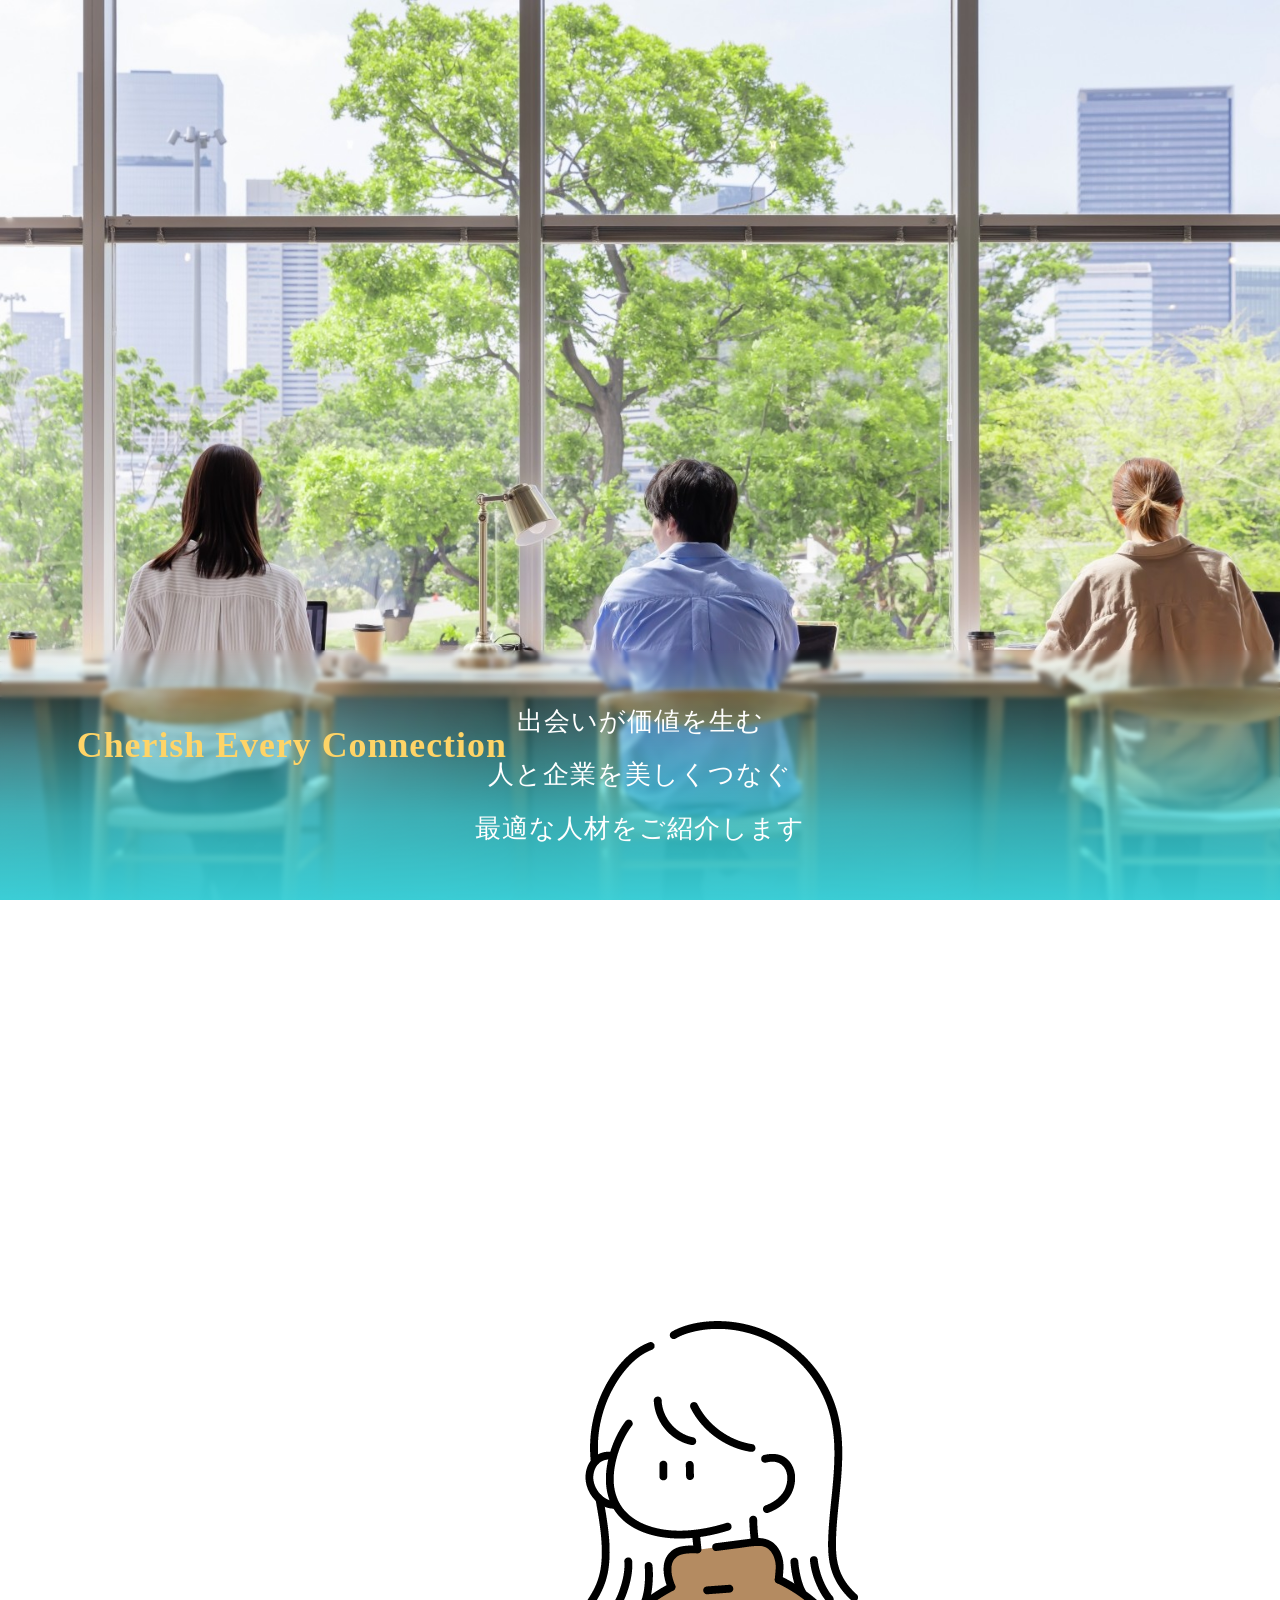
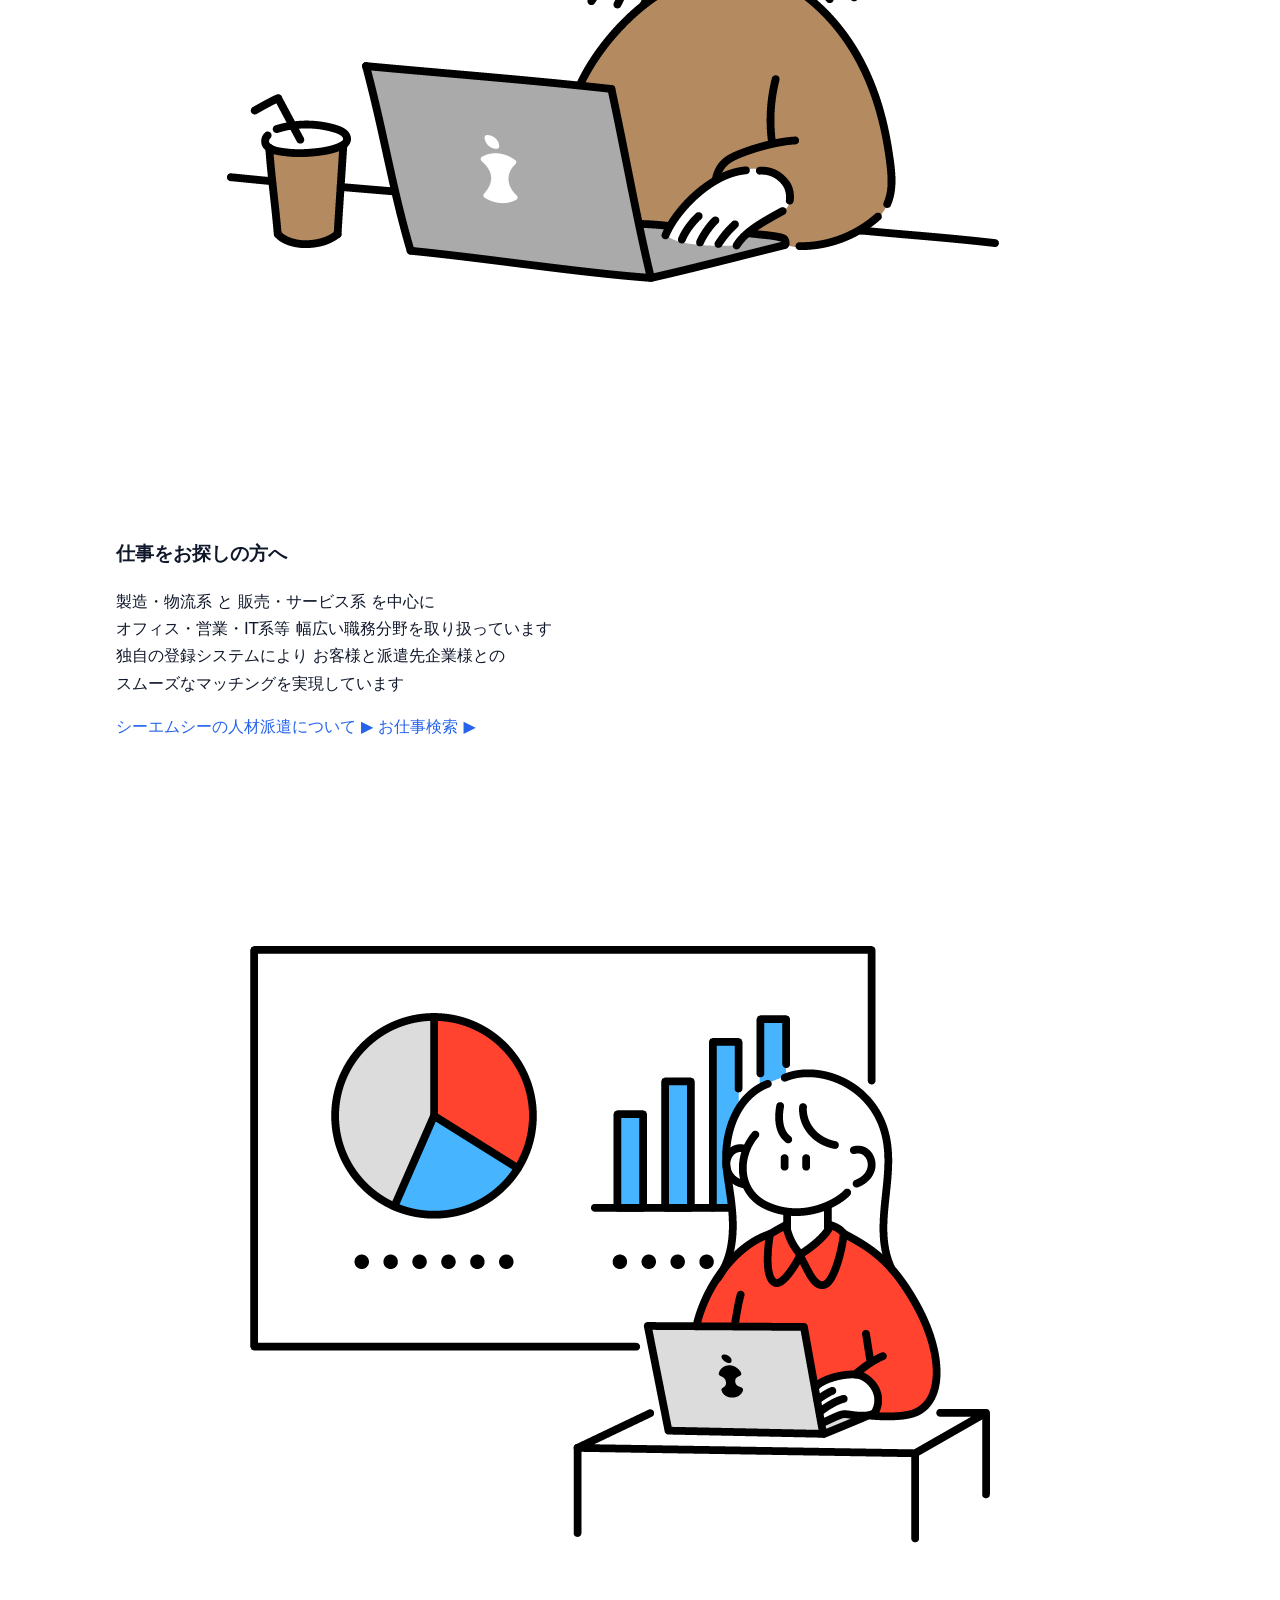
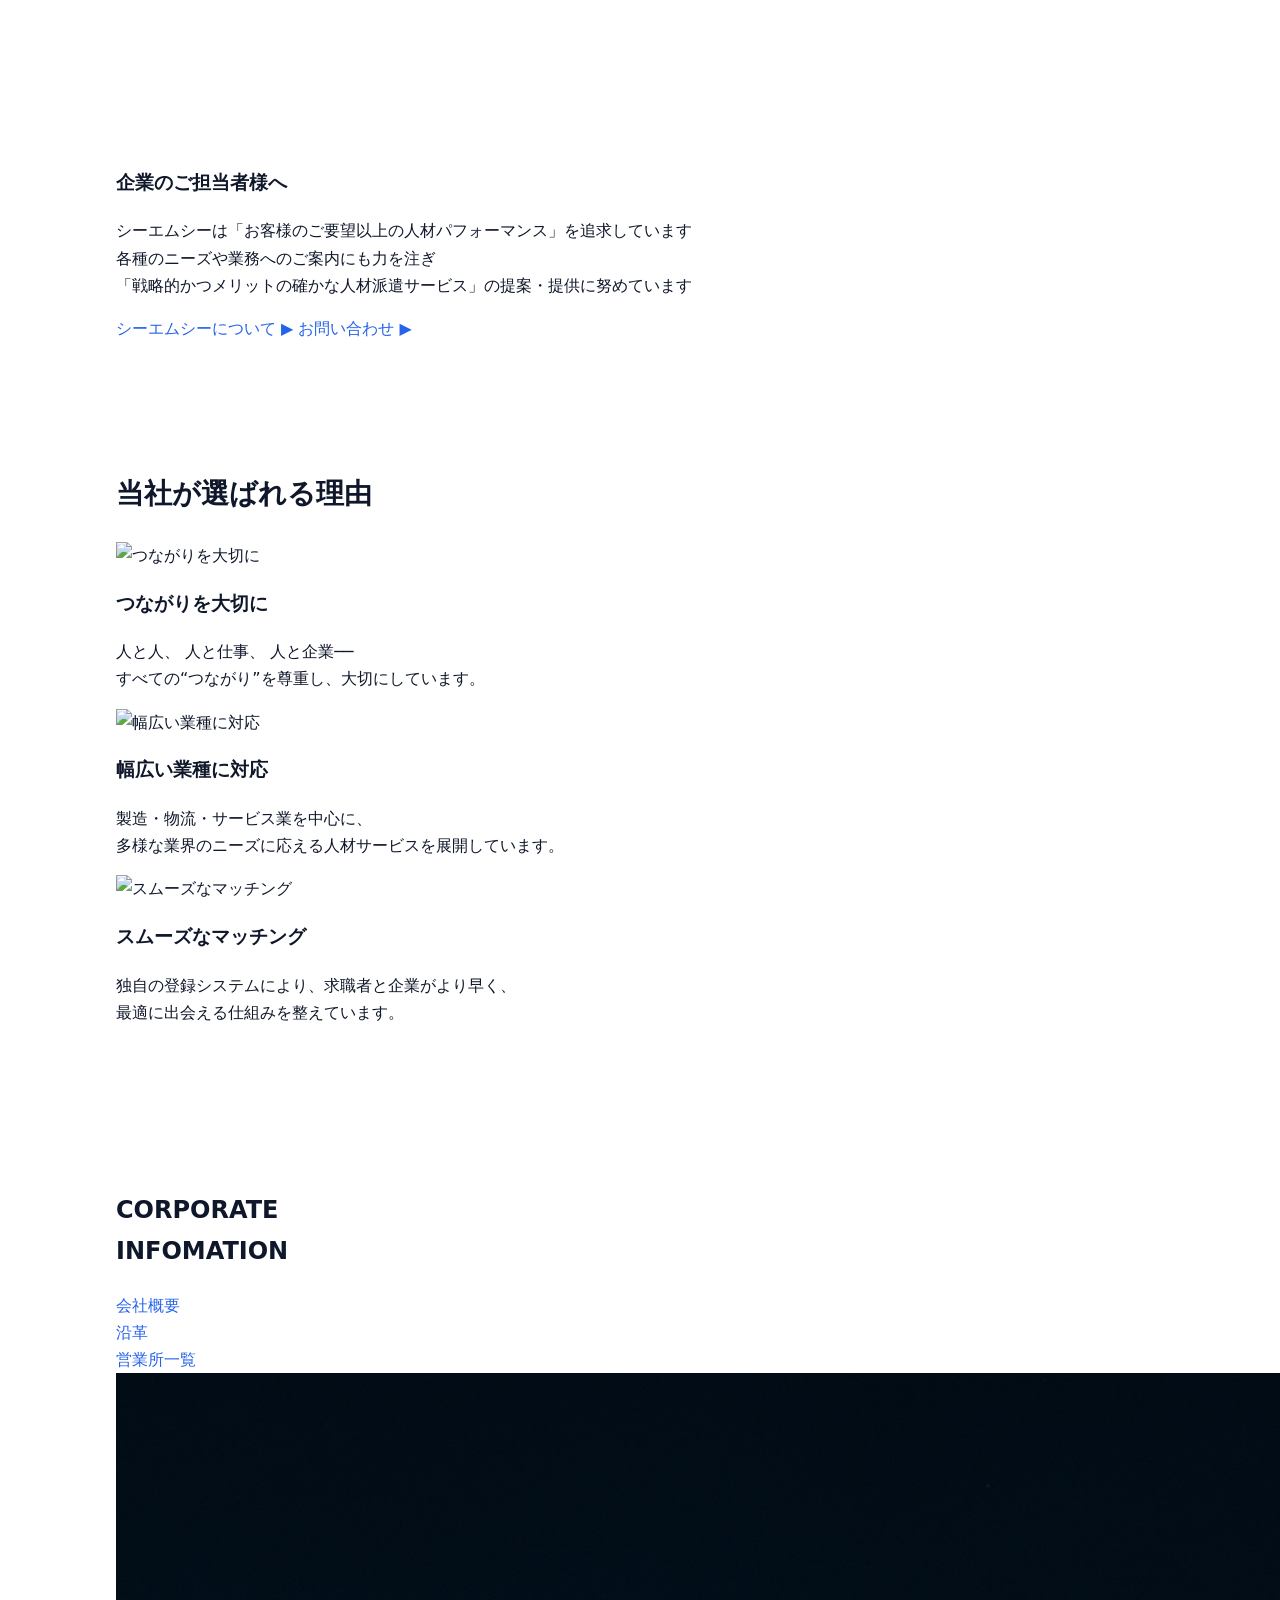
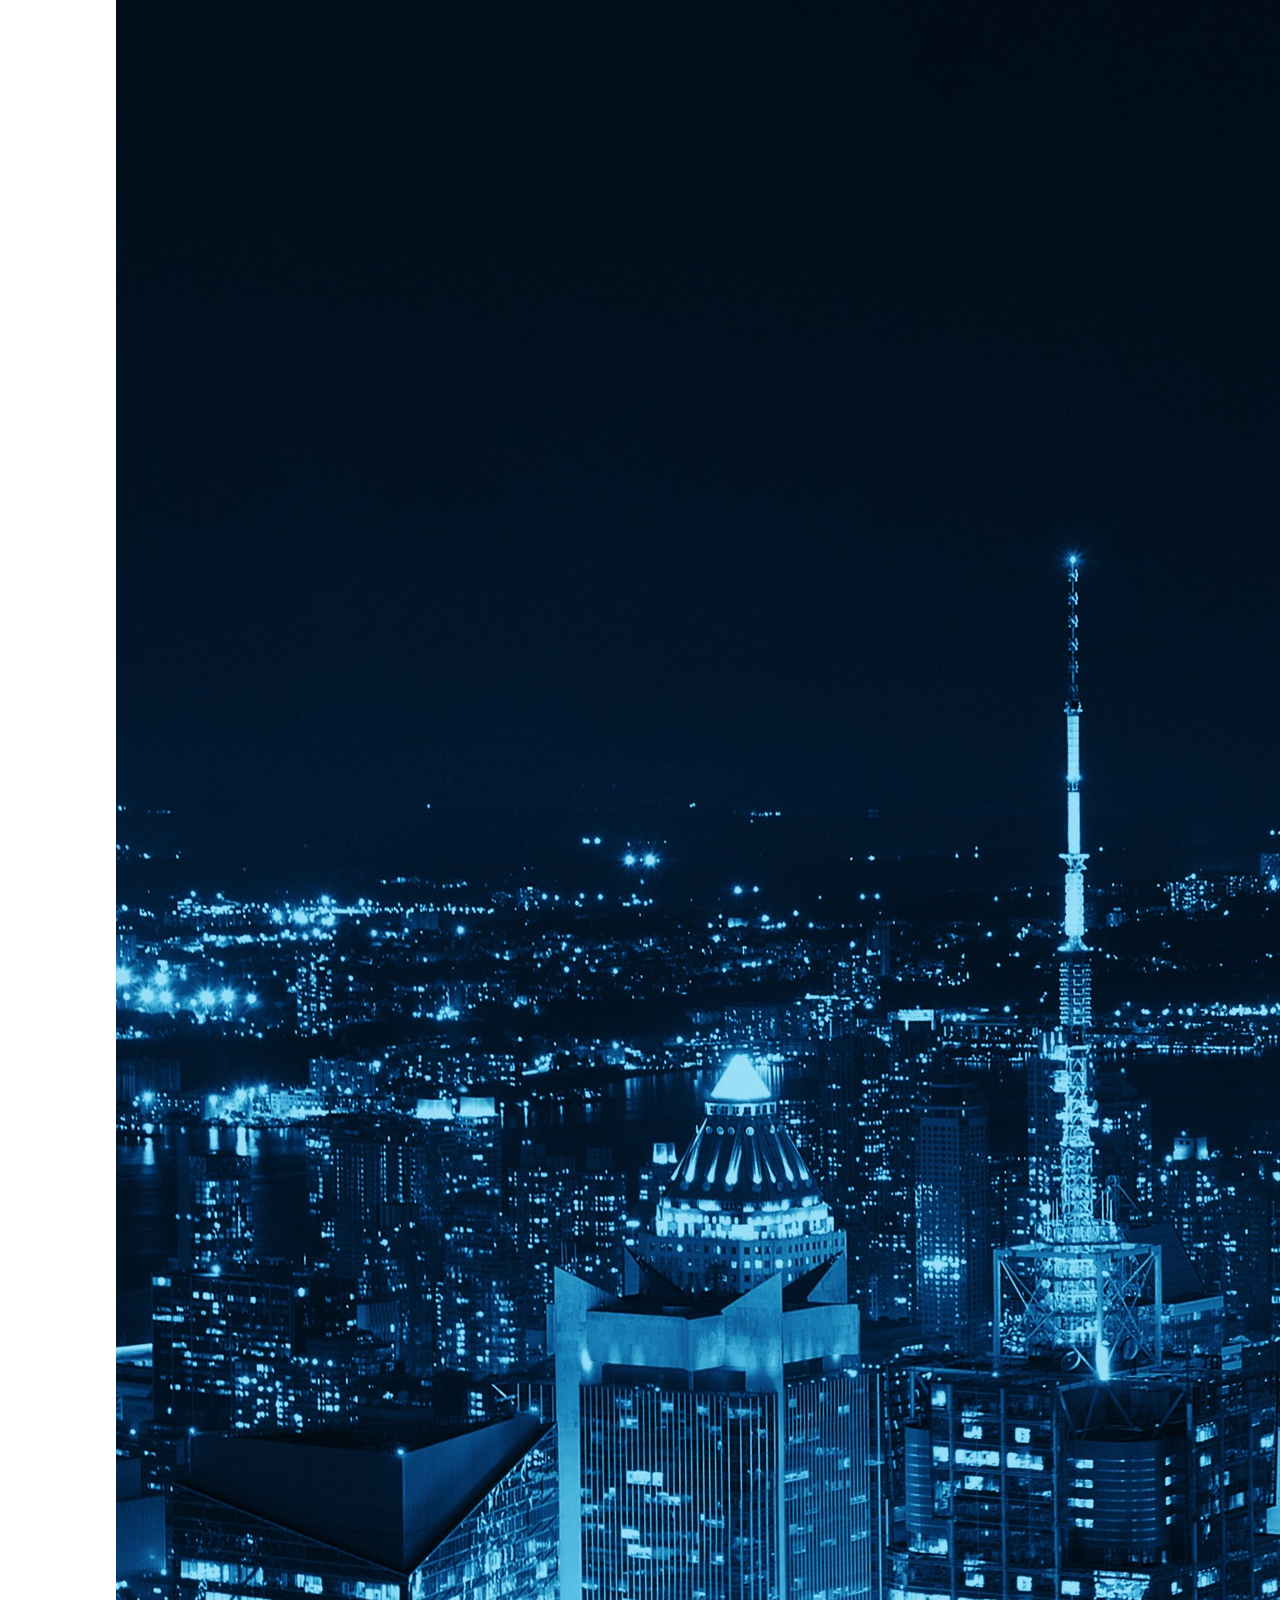
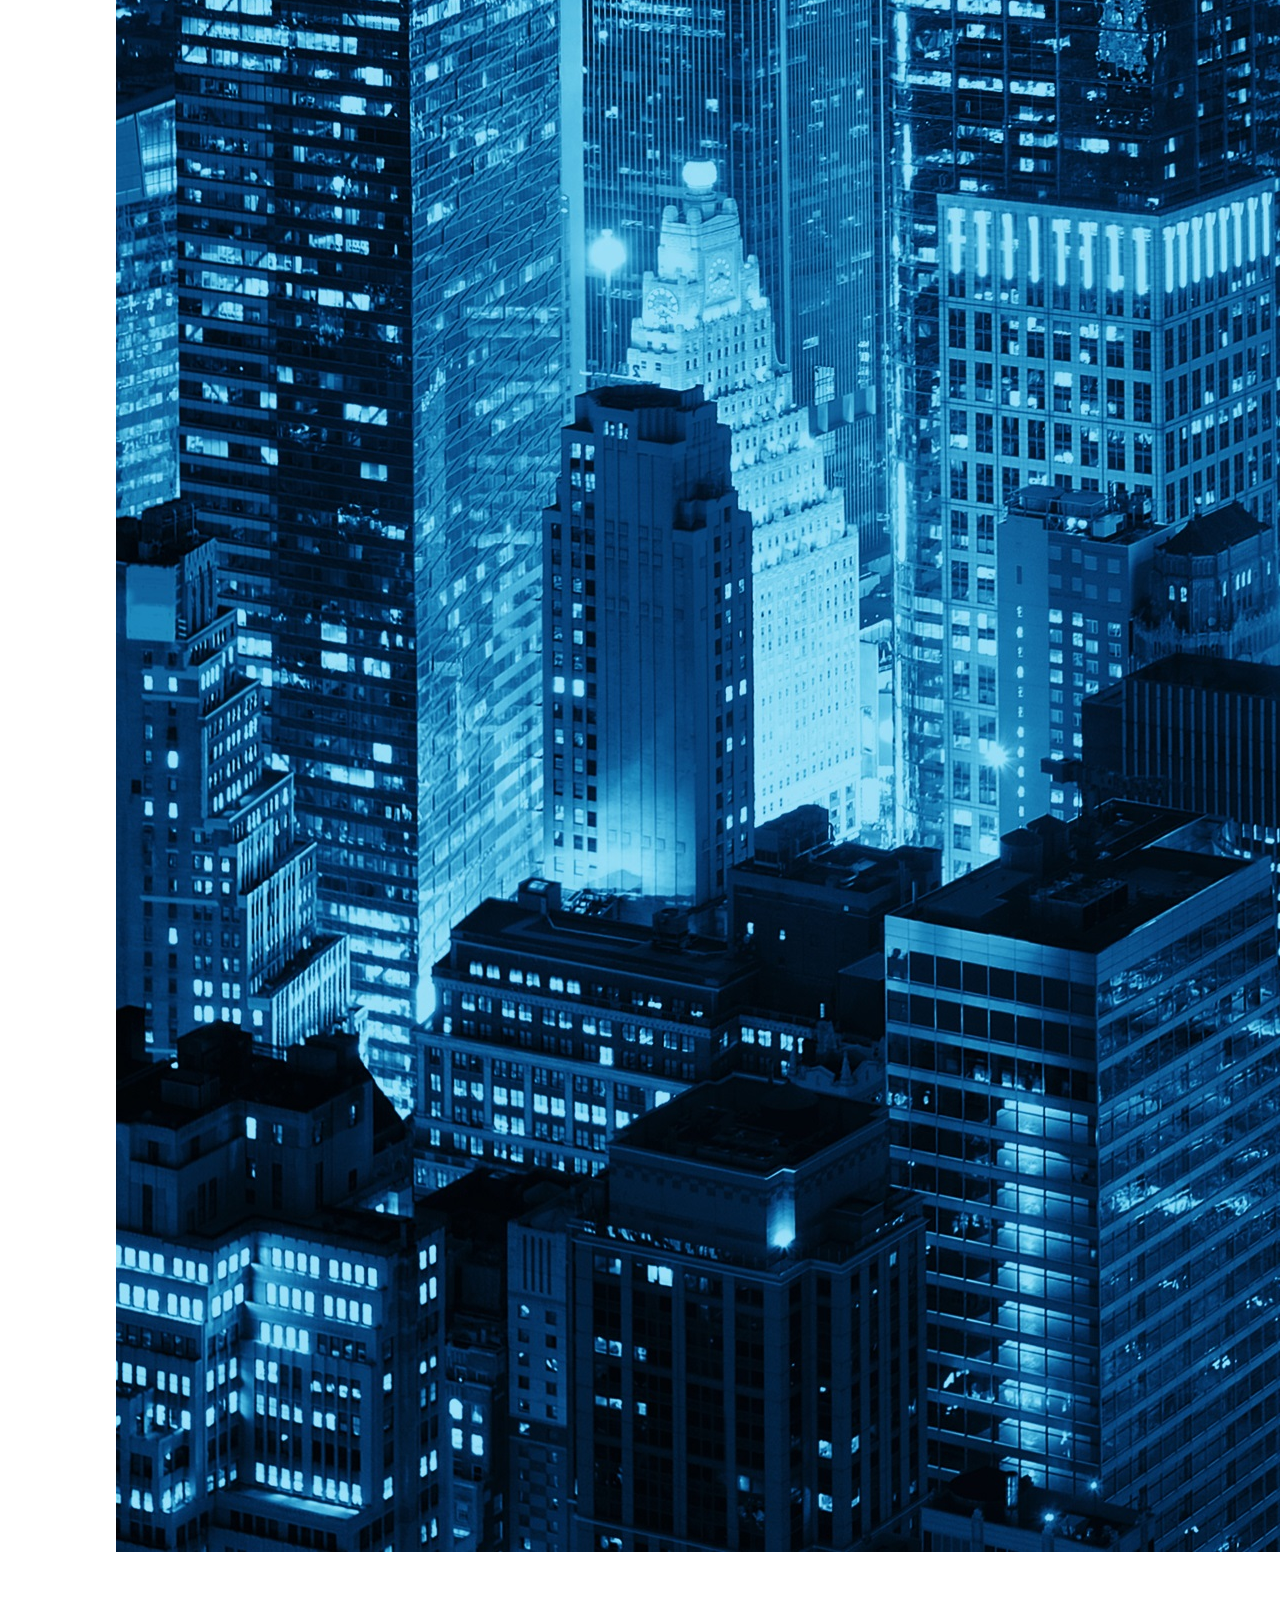
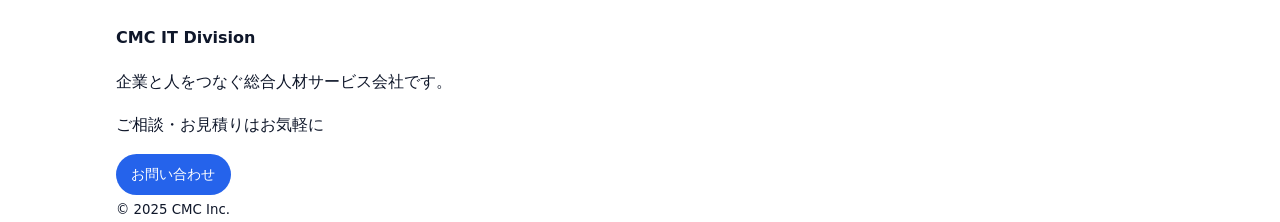
==== commit b921de58: "Merge branch 'main' into 企業情報セクション" ====
--- a/index.html
+++ b/index.html
@@ -177,31 +177,22 @@
       <!-- TODO: h2・会社概要やミッションの簡単な説明 -->
       <!-- 例: <h2>会社情報</h2><p>CMCは、企業と人をつなぐ人材サービスを提供しています。</p> -->
 	  <div class="container">
-		<div class="mission-statement">
-			<h2>Connection is the New Classic.</h2>
-			<h3>that links individuals, vocations, and enterprises together.</h3>
-		</div>
-		<p>より良い仕事を希望されている求職者の方々と人材の活用を要望されている企業様を信頼の絆で結ぶ、<br>
-		人材派遣を軸とする人材サービス事業を展開してまいりました。</p>
-		
-		<p>ものづくり日本を支える製造・物流・サービス業を中心に、首都圏・関東・関西・東北の広い地域をカバー。<br>
-		長く定着して、スキル・経験を高めながら活躍している方も多く、<br>
-		派遣先企業様と派遣スタッフのみなさまの双方から、安心して依頼できると確かな評価をいただいています。</p>
-		
-		<p>昨今、少子化・高齢化が加速するなか、人手不足は社会問題となっています。<br>
-		同時に、ライフスタイルの個性化とともに、人びとの働き方に対するニーズも多様化しています。<br>
-		自ずと、企業は要員を臨機応変に活用でき、働き手は柔軟なワークスタイルを選択できる「人材派遣のメリット」は、<br>
-		ますます真価を発揮すると期待されます。</p>
-		
-		<p>弊社では、お客様企業と派遣スタッフの橋渡しからフォローまで、<br>
-		双方の満足度を高めるべく、親密なコミュニケーションと機動的なサポートを心がけ、<br>
-		専任の担当者が責任を持って手がける体制を確立。</p>
-		
-		<p>こうした取り組みこそ、「つながりを大切にする私どもの強み」であると確信して、<br>
-		関わるすべての方が幸せになれる会社であるよう、全力を尽くしてまいります。</p>
-		
-		<p>「人と人、人と仕事、人と企業のつながり」を大切に。</p>
-	  </div>>
+	  		<div class="mission-statement">
+	  			<h1>CORPORATE<br>INFOMATION</h1>
+	  			<div class="link-left">
+	                  <a href="#" class="btn-link">会社概要</a>
+	  			</div>
+	  			<div class="link-left">
+	                  <a href="#" class="btn-link">沿革</a>
+	  			</div>
+	  			<div class="link-left">
+	                  <a href="#" class="btn-link">営業所一覧</a>
+	  			</div>
+	  		</div>
+	  		<div class="about-image-wrapper">
+	  			<img src="img/biru-kari.jpg" class="about-image">
+	  		</div>
+	  	  </div>
     </section>
 
   </main>
--- a/css/components.css
+++ b/css/components.css
@@ -6,11 +6,29 @@
    自分の担当セクションのデザインをここに書く
    ==================================================== */
 
+
     .full-width {
       width: 100vw;
       margin-left: calc(50% - 50vw);
       margin-right: calc(50% - 50vw);
     }
+
+    #hero.hero-split {
+      display: grid;
+      grid-template-columns: 6fr 4fr;   
+      width: 100vw;
+      height: 80vh;
+      min-height: 500px;
+      max-height: 900px;
+      overflow: hidden;
+
+
+  .full-width {
+    width: 100vw;
+    margin-left: calc(50% - 50vw);
+    margin-right: calc(50% - 50vw);
+  }
+
 
     #hero.hero-split {
   display: grid;
@@ -23,14 +41,131 @@
   
 }
 
+  /* ===== ヒーロー全体 ===== */
+
     
  
 
 
 
-    /* ===== スライド画像エリア ===== */
+  #hero.hero-split {
+    position: relative;
+    width: 100vw;
+    height: 80vh;
+    min-height: 600px;   /* ✅ 下まで写真が見える安全値 */
+    overflow: hidden;
+  }
+
+
+  /* ===== スライド画像エリア ===== */
+
+  .hero-image,
+  .slides {
+    position: absolute;
+    inset: 0;
+    width: 100%;
+    height: 100%;
+  }
+
+  /* ✅ フル表示を最優先（cover） */
+  .slides .slide {
+    position: absolute;
+    inset: 0;
+    width: 100%;
+    height: 100%;
+    object-fit: cover;              /* フル画面必須 */
+    object-position: center bottom; /* ✅ 下が極力切れない */
+    opacity: 0;
+    transition: opacity 1.5s ease;
+  }
+
+  .slides .slide.active {
+    opacity: 1;
+  }
+
+  /* ===== 下に重なるテキストエリア ===== */
+
+.hero-text {
+  position: absolute;
+  bottom: 0;
+  left: 0;
+
+  width: 100%;
+  min-height: 220px;
+  height: auto;
+
+  display: flex;
+  flex-direction: column;
+  justify-content: center;
+  align-items: center;
+
+  text-align: center;
+  padding: 40px 6vw 50px;
+
+  /* ✅ #3bd6de グラデーションテキストレイヤー */
+  background: linear-gradient(
+    to top,
+    rgba(59, 214, 222, 0.95),
+    rgba(59, 214, 222, 0.75),
+    rgba(59, 214, 222, 0.35),
+    rgba(59, 214, 222, 0)
+  );
+
+  backdrop-filter: blur(2px);
+  color: white;
+  z-index: 2;
+  pointer-events: none;
+}
+
+/* ===== キャッチコピー（左上固定） ===== */
+
+.hero-copy {
+  position: absolute;
+  top: 12%;
+  left: 6vw;
+
+  font-size: clamp(22px, 2.8vw, 60px);
+  font-weight: bold;
+  font-family: "Playfair Display","Noto Serif JP", serif;
+  color: #FFD467;
+  letter-spacing: 1px;
+
+  text-align: left;
+  z-index: 3;
+}
+
+/* ===== 下側テキスト（グラデーション内） ===== */
+
+.hero-content {
+  z-index: 3;
+}
+
+.hero-content div {
+  letter-spacing: 1px;
+  font-size: clamp(16px, 2vw, 36px);
+  margin-top: 10px;
+  color: white;
+}
+
+
+    
+    /* ==== ヒーロー（スマホ用レイアウト調整） ==================== */
+
+    @media (max-width: 768px) {
+
+    /* ヒーロー全体：左右に少し余白を持たせる */
+
+    #hero.hero-split {
+      height: auto;           
+      grid-template-columns: 1fr;
+      min-height: auto;
+
+    }
+
+    /* 上：画像 */
 
     .hero-image {
+
       position: relative;
       width: 100%;
       height: 100%;
@@ -53,11 +188,19 @@
       opacity: 0;
       transition: opacity 1.5s ease;
       display: block;
-    }
-
-    .slides .slide.active {
-      opacity: 1;
-    }
+
+      height: 50vh;                /* 画面の半分を画像に */
+    }
+
+    /* 画像は見切れ防止 */
+
+    .slides .slide {
+      object-fit: contain;         /* スマホは contain */          
+
+    }
+
+    /* 下：テキスト */
+
 
     /* ===== 右：テキストエリア ===== */
 
@@ -126,6 +269,15 @@
     /* キャッチコピー */
 
     .hero-copy {
+
+    .hero-text {
+      padding: 32px 16px 40px;
+    }
+
+    /* キャッチコピー */
+
+    .hero-copy {
+
       font-size: 22px;
       margin-bottom: 24px;
       white-space: normal;
@@ -297,8 +449,6 @@
    ABOUT
    ==================================================== */
 #about {
-     /* [色] [画像] [繰り返し] [位置] / [サイズ] */
-	 background-image: url("../img/about-background.png");
 	 background-repeat: no-repeat;
 	 background-position: center center;
 	 background-size: cover;
@@ -321,6 +471,18 @@
 .blue-btn:hover {
     background-color: #2980b9;
 }
+
+#about .container {
+	position: relative; 
+	z-index: 2; 
+    
+    /* 【🚀 新規追加】Flexboxで子要素を横並びにする */
+    display: flex;
+    justify-content: space-between; /* 要素間にスペースを空ける */
+    align-items: flex-start; /* 上端を揃える */
+    gap: 40px; /* 要素間の隙間 */
+	
+	align-items: stretch;
 
 /* ====================================================
    ABOUT
@@ -352,32 +514,93 @@
 	 
 	 /* 要素の背景のすぐ上に配置 */
 	 z-index: 1; 
-}
-
-#about .container {
-	position: relative; /* z-indexが効くように設定 */
-	z-index: 2; /* オーバーレイ(z-index: 1)よりも上にする */
-}
+
+}
+
+.mission-statement {
+    /* 左側要素の幅。全体の約2/3を使用する想定 */
+    flex: 2; 
+    max-width: 600px;
+}
+
+.about-image-wrapper {
+    /* 右側要素の幅。全体の約1/3を使用する想定 */
+    flex: 1; 
+    display: flex; /* 画像をラッパー内で調整するため */
+    justify-content: flex-end; /* 右寄せにする */
+}
+
+.about-image-wrapper .about-image {
+    width: 100%; /* 親要素の幅いっぱいに広げる */
+    max-width: 300px; /* 画像の最大幅を制限して大きくなりすぎないようにする */
+    height: auto;
+    object-fit: cover;
+    display: block;
+    border-radius: 3px; /* 好みに応じて角を丸くする */
+	
+	flex-direction: column;
+}
+
    
 section#about.section {
 	padding-top: 50px;
 }
 
-.mission-statement h2 {
+.mission-statement h1 {
 	margin-top: 15px;
 	margin-bottom: 10px;
 	font-family: 'M PLUS 1p', sans-serif;
 }
 
-.mission-statement h3 {
-	margin-top: 5px;
-	margin-bottom: 10px;
-	font-family: 'M PLUS 1p', sans-serif;
-}
-
-
-
-
+.link-left a.btn-link {
+  /* ボタンの基本的なスタイル */
+  display: block; /* リンクをブロック要素にして、幅いっぱいに広げ、パディングが正しく適用されるようにする */
+  width: 100%; /* 親要素の幅いっぱいに広げる */
+  padding: 10px 20px; /* 上下左右に余白を設定し、ボタンらしく見せる */
+  text-decoration: none; /* デフォルトの下線を消す */
+  border-radius: 5px; /* 角を少し丸くする */
+  box-sizing: border-box; /* パディングやボーダーを含めて幅・高さを計算するようにする */
+  
+  /* ご要望のカラー設定 */
+  background-color: #007bff; /* 背景を青色にする（例: 標準的な青） */
+  color: white; /* 文字色を白色にする */
+  
+  /* ボタン同士の間隔を空ける（親要素 .link-left に適用しても良いが、ここではボタン側に） */
+  margin-bottom: 10px;
+}
+
+/* リンクの上にマウスが乗ったときのホバーエフェクト（任意） */
+.link-left a.btn-link:hover {
+  background-color: #0056b3; /* 濃い青色にして、クリック可能であることを示す */
+}
+
+/* 親要素の .link-left のスタイルを調整して、必要に応じて余白を管理することもできます */
+.link-left {
+  margin-bottom: 15px; /* ボタンのグループ全体の間隔 */
+}
+
+/* --- スマートフォン対応 --- */
+@media (max-width: 768px) {
+    #about .container {
+        flex-direction: column; /* 縦並びに戻す */
+    }
+    
+    .mission-statement,
+    .about-image-wrapper {
+        flex: none; /* Flexの指定を解除 */
+        width: 100%; /* 幅を画面いっぱいに */
+        max-width: none;
+    }
+    
+    .about-image-wrapper {
+        order: -1; /* 画像を上に移動させたい場合 */
+        margin-bottom: 20px;
+    }
+    
+    .about-image-wrapper .about-image {
+        max-width: 100%; 
+    }
+}
 
 
 
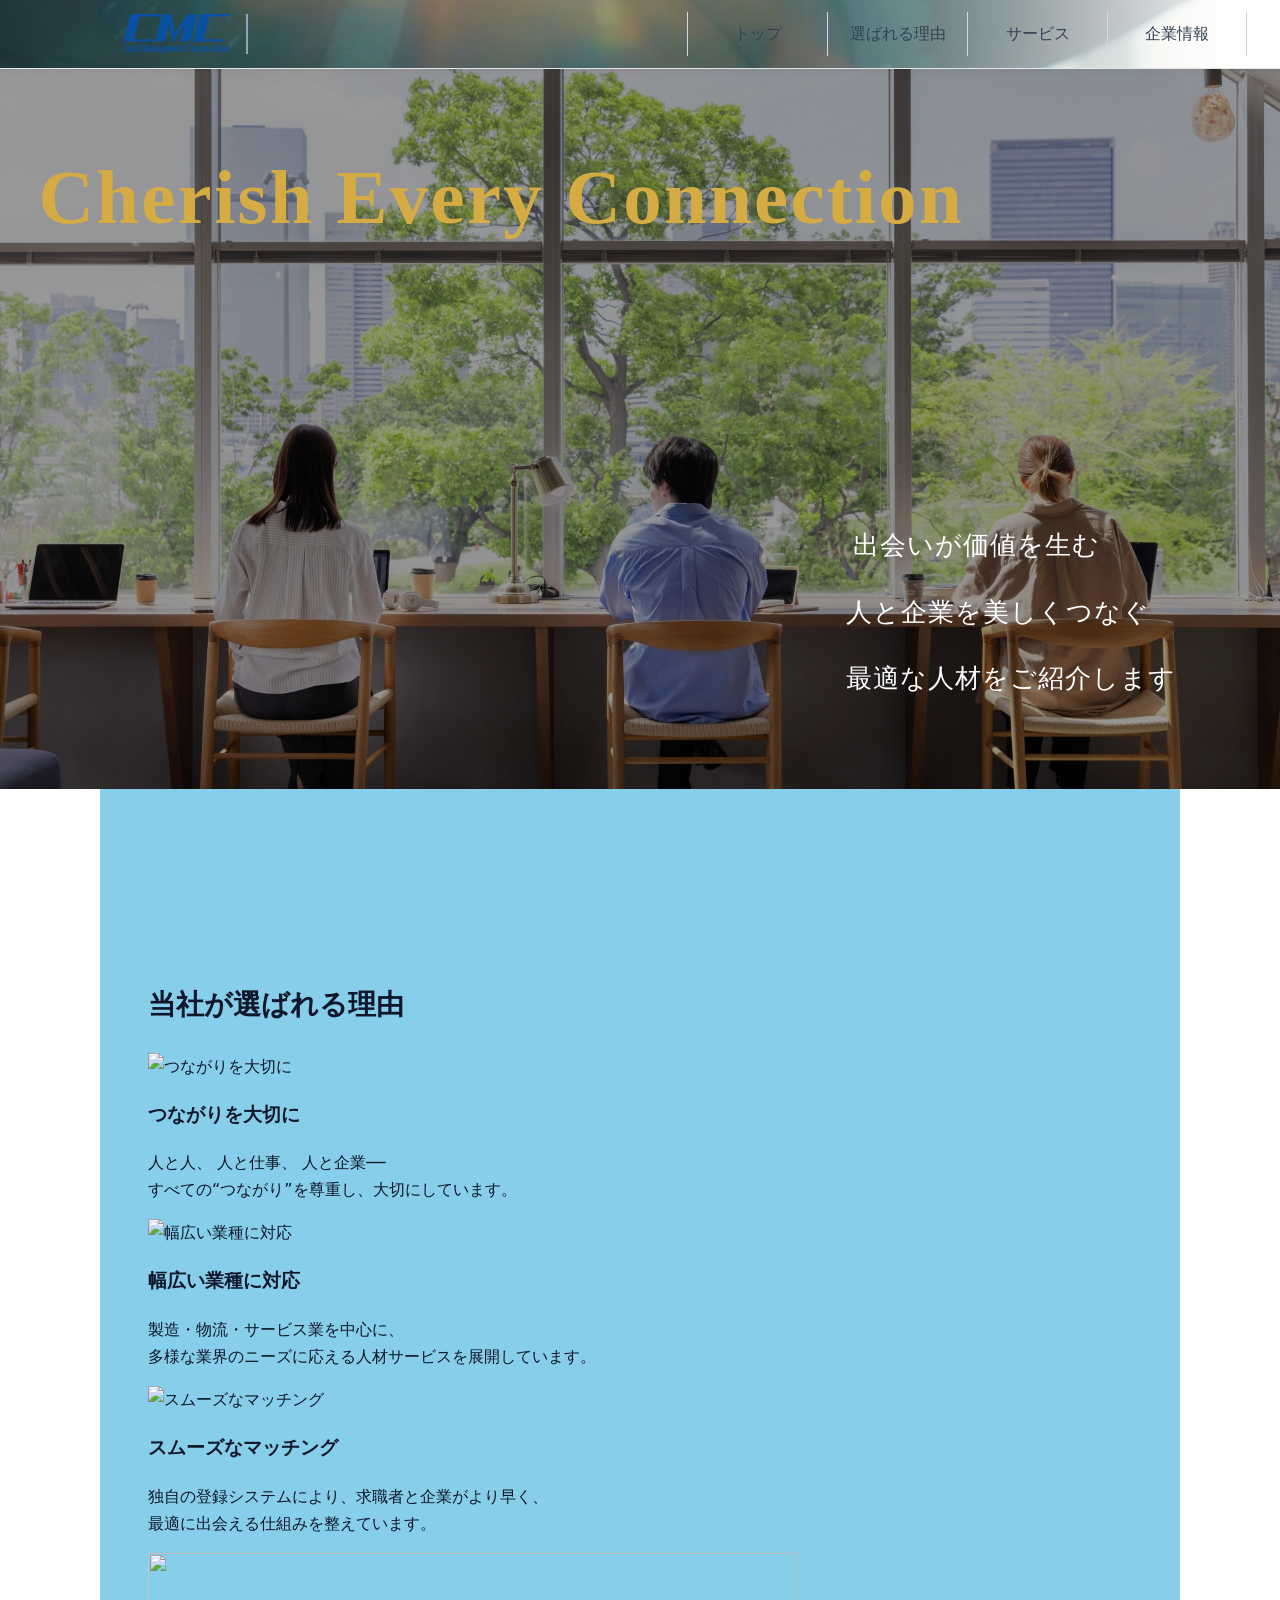
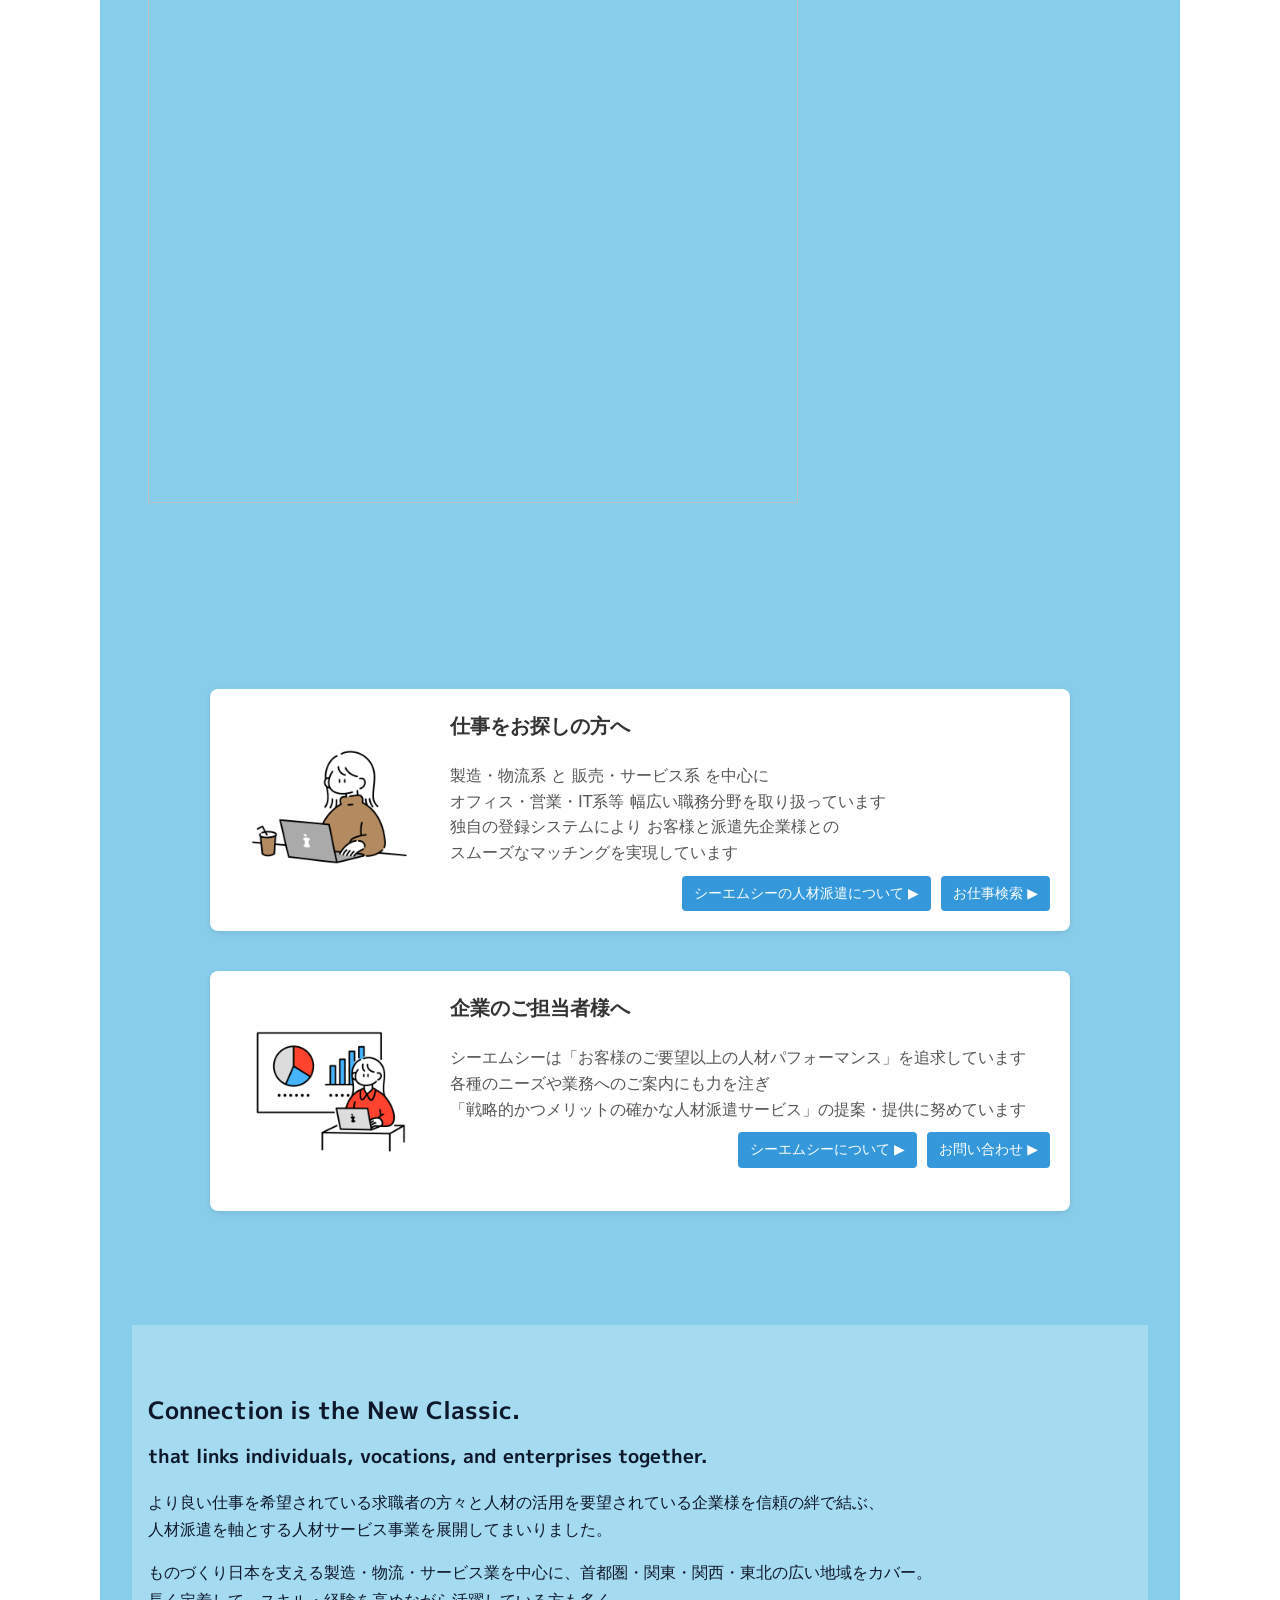
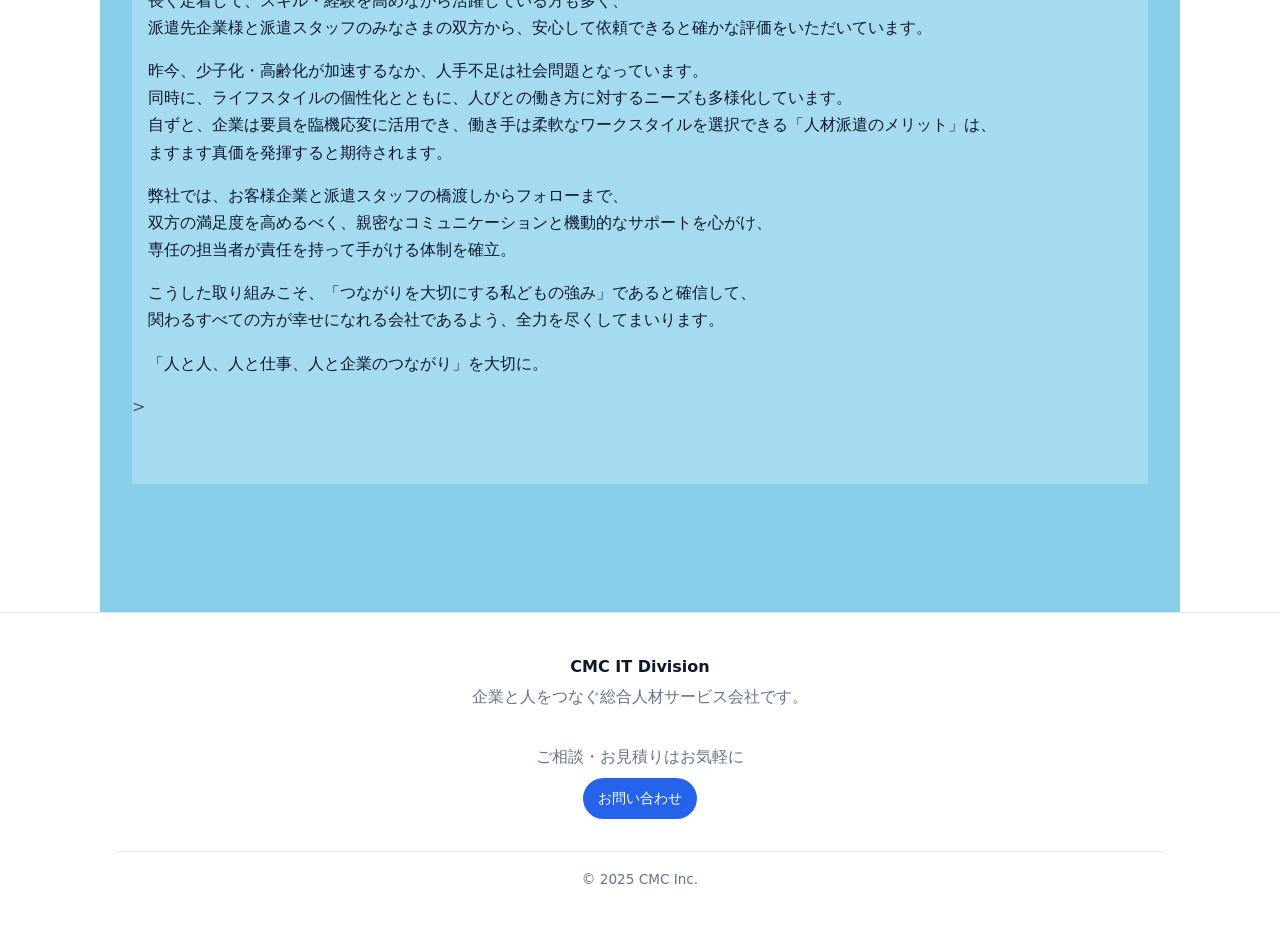
==== commit e95eebdb: "ヒーローセクション" ====
--- a/index.html
+++ b/index.html
@@ -34,46 +34,97 @@
   </div>
 </header>
 
-
-
   <main>
 
     <!-- ===== ヒーローセクション ===== -->
-    <section id="hero" class="full width hero-split">
-
-      <div class="hero-image">
-        <div class="slides">
-
-          <img src="img/hero1.jpg" class="slide active" alt="">
-          <img src="img/hero2.jpg" class="slide" alt="">
-          <img src="img/hero3.jpg" class="slide" alt="">
-
-        </div>
-      </div>
-
-      <div class="hero-text">
-
-        <p class="hero-copy">Cherish Every Connection</p>
-
-        <div class="hero-content">
-
-          <div>出会いが価値を生む</div>
-          <div>人と企業を美しくつなぐ</div>
-          <div>最適な人材をご紹介します</div>
-
-        </div>
-
-      </div>
-      
-     
-
+<section id="hero" class="full-width hero-split">
+
+  <!-- スライド画像 -->
+  <div class="hero-image">
+    <div class="slides">
+      <img src="img/hero1.jpg" class="slide active" alt="">
+      <img src="img/hero2.jpg" class="slide" alt="">
+      <img src="img/hero3.jpg" class="slide" alt="">
+    </div>
+  </div>
+
+  <!-- 黒系オーバーレイ -->
+  <div class="hero-overlay"></div>
+
+  <!-- 左上キャッチコピー -->
+  <p class="hero-copy">Cherish Every Connection</p>
+
+  <!-- 下部テキスト -->
+  <div class="hero-text">
+    <div class="hero-content">
+      <div>出会いが価値を生む</div>
+      <div>人と企業を美しくつなぐ</div>
+      <div>最適な人材をご紹介します</div>
+    </div>
+  </div>
+
+</section>
+
+
+    <!-- ===== 理由セクション ===== -->
+    <section id="reason" class="section container">
+      <!-- TODO: h2・理由3つ（h3+p）をカード形式で -->
+       <section id="reason" class="section container">
+  <!-- TODO: h2・理由3つ（h3+p）をカード形式で -->
+<section id="reason" class="section container">
+<h2 class="section-title">当社が選ばれる理由</h2>
+
+
+<div class="reason-cards">
+
+
+<!-- 理由① -->
+<div class="reason-card">
+<div class="reason-img">
+<img src="img/reason1.png" alt="つながりを大切に">
+</div>
+<div class="reason-text">
+<h3>つながりを大切に</h3>
+<p>
+人と人、 人と仕事、 人と企業──<br>
+すべての“つながり”を尊重し、大切にしています。
+</p>
+</div>
+</div>
+
+
+<!-- 理由② -->
+<div class="reason-card">
+<div class="reason-img">
+<img src="img/reason2.png" alt="幅広い業種に対応">
+</div>
+<div class="reason-text">
+<h3>幅広い業種に対応</h3>
+<p>
+製造・物流・サービス業を中心に、<br>
+多様な業界のニーズに応える人材サービスを展開しています。
+</p>
+</div>
+</div>
+
+
+<!-- 理由③ -->
+<div class="reason-card">
+<div class="reason-img">
+<img src="img/reason3.png" alt="スムーズなマッチング">
+</div>
+<div class="reason-text">
+<h3>スムーズなマッチング</h3>
+<p>
+独自の登録システムにより、求職者と企業がより早く、<br>
+最適に出会える仕組みを整えています。
+</p>
+</div>
+</div>
+<img src= "https://image.freepik.com/free-photo/_1155-36.jpg"width="650"height="550">
     </section>
-    
-   
-   
-  
-
-<!-- ===== サービスセクション ===== -->
+
+    <!-- ===== サービスセクション ===== -->
     <section id="services" class="section container">
 
       <!-- TODO: h2・2〜3項目（h3+p）で紹介 -->
@@ -113,86 +164,37 @@
   </div>
 </section>
 
-<div class="fade-divider"></div>
-
-
-    <!-- ===== 理由セクション ===== -->
-        <!-- ===== 理由セクション ===== -->
-    <section id="reason" class="section">
-      <div class="container">
-        <h2 class="section-title">当社が選ばれる理由</h2>
-
-        <div class="reason-cards">
-
-          <!-- 理由① -->
-          <div class="reason-card">
-            <div class="reason-img">
-              <img src="img/reason1.png" alt="つながりを大切に">
-            </div>
-            <div class="reason-text">
-              <h3>つながりを大切に</h3>
-              <p>
-                人と人、 人と仕事、 人と企業──<br>
-                すべての“つながり”を尊重し、大切にしています。
-              </p>
-            </div>
-          </div>
-
-          <!-- 理由② -->
-          <div class="reason-card">
-            <div class="reason-img">
-              <img src="img/reason2.png" alt="幅広い業種に対応">
-            </div>
-            <div class="reason-text">
-              <h3>幅広い業種に対応</h3>
-              <p>
-                製造・物流・サービス業を中心に、<br>
-                多様な業界のニーズに応える人材サービスを展開しています。
-              </p>
-            </div>
-          </div>
-
-          <!-- 理由③ -->
-          <div class="reason-card">
-            <div class="reason-img">
-              <img src="img/reason3.png" alt="スムーズなマッチング">
-            </div>
-            <div class="reason-text">
-              <h3>スムーズなマッチング</h3>
-              <p>
-                独自の登録システムにより、求職者と企業がより早く、<br>
-                最適に出会える仕組みを整えています。
-              </p>
-            </div>
-          </div>
-
-        </div><!-- /.reason-cards -->
-      </div><!-- /.container -->
-    </section>
-
-
 
     <!-- ===== 企業情報セクション（新設） ===== -->
-    <section id="about" class="section" "fullwidth-about">
+    <section id="about" class="section">
       <!-- TODO: h2・会社概要やミッションの簡単な説明 -->
       <!-- 例: <h2>会社情報</h2><p>CMCは、企業と人をつなぐ人材サービスを提供しています。</p> -->
 	  <div class="container">
-	  		<div class="mission-statement">
-	  			<h1>CORPORATE<br>INFOMATION</h1>
-	  			<div class="link-left">
-	                  <a href="#" class="btn-link">会社概要</a>
-	  			</div>
-	  			<div class="link-left">
-	                  <a href="#" class="btn-link">沿革</a>
-	  			</div>
-	  			<div class="link-left">
-	                  <a href="#" class="btn-link">営業所一覧</a>
-	  			</div>
-	  		</div>
-	  		<div class="about-image-wrapper">
-	  			<img src="img/biru-kari.jpg" class="about-image">
-	  		</div>
-	  	  </div>
+		<div class="mission-statement">
+			<h2>Connection is the New Classic.</h2>
+			<h3>that links individuals, vocations, and enterprises together.</h3>
+		</div>
+		<p>より良い仕事を希望されている求職者の方々と人材の活用を要望されている企業様を信頼の絆で結ぶ、<br>
+		人材派遣を軸とする人材サービス事業を展開してまいりました。</p>
+		
+		<p>ものづくり日本を支える製造・物流・サービス業を中心に、首都圏・関東・関西・東北の広い地域をカバー。<br>
+		長く定着して、スキル・経験を高めながら活躍している方も多く、<br>
+		派遣先企業様と派遣スタッフのみなさまの双方から、安心して依頼できると確かな評価をいただいています。</p>
+		
+		<p>昨今、少子化・高齢化が加速するなか、人手不足は社会問題となっています。<br>
+		同時に、ライフスタイルの個性化とともに、人びとの働き方に対するニーズも多様化しています。<br>
+		自ずと、企業は要員を臨機応変に活用でき、働き手は柔軟なワークスタイルを選択できる「人材派遣のメリット」は、<br>
+		ますます真価を発揮すると期待されます。</p>
+		
+		<p>弊社では、お客様企業と派遣スタッフの橋渡しからフォローまで、<br>
+		双方の満足度を高めるべく、親密なコミュニケーションと機動的なサポートを心がけ、<br>
+		専任の担当者が責任を持って手がける体制を確立。</p>
+		
+		<p>こうした取り組みこそ、「つながりを大切にする私どもの強み」であると確信して、<br>
+		関わるすべての方が幸せになれる会社であるよう、全力を尽くしてまいります。</p>
+		
+		<p>「人と人、人と仕事、人と企業のつながり」を大切に。</p>
+	  </div>>
     </section>
 
   </main>
--- a/css/components.css
+++ b/css/components.css
@@ -6,6 +6,7 @@
    自分の担当セクションのデザインをここに書く
    ==================================================== */
 
+    /* ===== 全幅設定 ===== */
 
     .full-width {
       width: 100vw;
@@ -13,170 +14,17 @@
       margin-right: calc(50% - 50vw);
     }
 
+    /* ===== ヒーロー全体 ===== */
+
     #hero.hero-split {
-      display: grid;
-      grid-template-columns: 6fr 4fr;   
+      position: relative;
       width: 100vw;
       height: 80vh;
-      min-height: 500px;
-      max-height: 900px;
-      overflow: hidden;
-
-
-  .full-width {
-    width: 100vw;
-    margin-left: calc(50% - 50vw);
-    margin-right: calc(50% - 50vw);
-  }
-
-
-    #hero.hero-split {
-  display: grid;
-  grid-template-columns: 6fr 4fr;   
-  width: 100vw;
-  height: 80vh;
-  min-height: 500px;
-  max-height: 900px;
-  overflow: hidden;
-  
-}
-
-  /* ===== ヒーロー全体 ===== */
-
-    
- 
-
-
-
-  #hero.hero-split {
-    position: relative;
-    width: 100vw;
-    height: 80vh;
-    min-height: 600px;   /* ✅ 下まで写真が見える安全値 */
-    overflow: hidden;
-  }
-
-
-  /* ===== スライド画像エリア ===== */
-
-  .hero-image,
-  .slides {
-    position: absolute;
-    inset: 0;
-    width: 100%;
-    height: 100%;
-  }
-
-  /* ✅ フル表示を最優先（cover） */
-  .slides .slide {
-    position: absolute;
-    inset: 0;
-    width: 100%;
-    height: 100%;
-    object-fit: cover;              /* フル画面必須 */
-    object-position: center bottom; /* ✅ 下が極力切れない */
-    opacity: 0;
-    transition: opacity 1.5s ease;
-  }
-
-  .slides .slide.active {
-    opacity: 1;
-  }
-
-  /* ===== 下に重なるテキストエリア ===== */
-
-.hero-text {
-  position: absolute;
-  bottom: 0;
-  left: 0;
-
-  width: 100%;
-  min-height: 220px;
-  height: auto;
-
-  display: flex;
-  flex-direction: column;
-  justify-content: center;
-  align-items: center;
-
-  text-align: center;
-  padding: 40px 6vw 50px;
-
-  /* ✅ #3bd6de グラデーションテキストレイヤー */
-  background: linear-gradient(
-    to top,
-    rgba(59, 214, 222, 0.95),
-    rgba(59, 214, 222, 0.75),
-    rgba(59, 214, 222, 0.35),
-    rgba(59, 214, 222, 0)
-  );
-
-  backdrop-filter: blur(2px);
-  color: white;
-  z-index: 2;
-  pointer-events: none;
-}
-
-/* ===== キャッチコピー（左上固定） ===== */
-
-.hero-copy {
-  position: absolute;
-  top: 12%;
-  left: 6vw;
-
-  font-size: clamp(22px, 2.8vw, 60px);
-  font-weight: bold;
-  font-family: "Playfair Display","Noto Serif JP", serif;
-  color: #FFD467;
-  letter-spacing: 1px;
-
-  text-align: left;
-  z-index: 3;
-}
-
-/* ===== 下側テキスト（グラデーション内） ===== */
-
-.hero-content {
-  z-index: 3;
-}
-
-.hero-content div {
-  letter-spacing: 1px;
-  font-size: clamp(16px, 2vw, 36px);
-  margin-top: 10px;
-  color: white;
-}
-
-
-    
-    /* ==== ヒーロー（スマホ用レイアウト調整） ==================== */
-
-    @media (max-width: 768px) {
-
-    /* ヒーロー全体：左右に少し余白を持たせる */
-
-    #hero.hero-split {
-      height: auto;           
-      grid-template-columns: 1fr;
-      min-height: auto;
-
-    }
-
-    /* 上：画像 */
-
-    .hero-image {
-
-      position: relative;
-      width: 100%;
-      height: 100%;
+      min-height: 600px;
       overflow: hidden;
     }
 
-    .slides {
-      position: relative;
-      width: 100%;
-      height: 100%;
-    }
+    /* ===== スライド画像 ===== */
 
     .slides .slide {
       position: absolute;
@@ -184,207 +32,134 @@
       width: 100%;
       height: 100%;
       object-fit: cover;
-      object-position: center;
+      object-position: center bottom;
       opacity: 0;
       transition: opacity 1.5s ease;
-      display: block;
-
-      height: 50vh;                /* 画面の半分を画像に */
     }
-
-    /* 画像は見切れ防止 */
-
-    .slides .slide {
-      object-fit: contain;         /* スマホは contain */          
-
+    .slides .slide.active { opacity: 1; }
+
+    /* ===== 黒系オーバーレイ ===== */
+
+    .hero-overlay {
+      position: absolute;
+      inset: 0;
+      background: rgba(0, 0, 0, 0.4);
+      z-index: 1;
     }
 
-    /* 下：テキスト */
-
-
-    /* ===== 右：テキストエリア ===== */
+    /* ===== 左上キャッチコピー ===== */
+    
+    .hero-copy {
+      position: absolute;
+      top: clamp(10px, 1%, 30px); 
+      left: 3vw;
+      font-family: "Playfair Display", "Noto Serif JP", serif; 
+      font-weight: 700;
+      font-size: clamp(48px, 6vw, 96px); 
+      line-height: 1.1;
+      color: #d5ac44;
+      z-index: 2;
+      text-align: left;
+      letter-spacing: 0.03em;
+      white-space: nowrap; 
+    }
+
+    /* ===== 下部テキスト ===== */
 
     .hero-text {
-      position: relative;
-      background: #53afb6;
-      display: flex;
-      flex-direction: column;
-      justify-content: center;
-      align-items: center;
+      position: absolute;
+      bottom: 50px;
+      right: 12vw;
+      width: 300px;
+      padding: 40px 20px;
       text-align: center;
-      padding: 0 5vw;
+      white-space: nowrap; 
+      color: white;
       z-index: 2;
-      background: #3bd6de; 
+      font-family: "Noto Sans JP", "Yu Gothic", "Hiragino Kaku Gothic ProN", sans-serif;
+      font-weight: 400;
+      line-height: 1.6;
+      letter-spacing: 0.02em;
+
     }
 
-    /* キャッチコピー */
-
-    .hero-copy {
-      font-size: clamp(22px, 2.8vw, 60px);
-      font-weight: bold;
-      font-family: "Playfair Display","Noto Serif JP", serif;
-      color: #ec420e;
+    /* 下部まとめテキスト */
+    
+    .hero-content div {
+      font-size: clamp(16px, 2vw, 40px);
+      margin-top: clamp(10px, 2vw, 30px);
       letter-spacing: 1px;
-      margin-bottom: 100px;
-    }
-
-    .hero-content div {
-      letter-spacing: 1px;
-      font-size: clamp(16px, 2vw, 36px);
-      margin-top: 20px;
       color: white;
     }
 
-    
     /* ==== ヒーロー（スマホ用レイアウト調整） ==================== */
 
     @media (max-width: 768px) {
 
-    /* ヒーロー全体：左右に少し余白を持たせる */
-
-    #hero.hero-split {
-      height: auto;           
-      grid-template-columns: 1fr;
-      min-height: auto;
+      /* ヒーロー全体：高さ自動調整・最小高さ指定 */
+
+      #hero.hero-split {
+        height: auto;
+        min-height: 50vh;
+      }
+
+      /* 上：画像 */
+
+      .hero-image {
+        height: 50vh;
+      }
+
+      /* 画像は見切れ防止 */
+
+      .slides .slide {
+        object-fit: cover; 
+      }
+
+      /* キャッチコピー */
+
+      .hero-copy {
+        font-size: clamp(20px, 5vw, 28px);
+        top: clamp(10px, 5%, 30px);
+        left: 50%;
+        transform: translateX(-50%);
+        text-align: center;
+        letter-spacing: 0.02em;
+        white-space: normal;
+      }
+
+      /* 下部テキスト */
+
+      .hero-text {
+        width: 90%;
+        bottom: 5%;
+        right: 50%;
+        transform: translateX(50%);
+        font-size: clamp(14px, 4vw, 20px);
+        line-height: 1.5;
+        padding: 24px 16px 32px;
+      }
+
+      /* 下のまとめテキスト */
+
+      .hero-content {
+        bottom: 10%;
+        width: 100%;
+        padding: 0 12px;
+      }
+
+        .hero-content div {
+        font-size: clamp(14px, 3vw, 18px);
+        line-height: 1.7;
+        margin-top: clamp(5px, 2vw, 10px);
+      }
     }
-
-    /* 上：画像 */
-
-    .hero-image {
-      height: 50vh;                /* 画面の半分を画像に */
-    }
-
-    /* 画像は見切れ防止 */
-
-    .slides .slide {
-      object-fit: contain;         /* スマホは contain */          
-    }
-
-    /* 下：テキスト */
-
-    .hero-text {
-      padding: 32px 16px 40px;
-    }
-
-    /* キャッチコピー */
-
-    .hero-copy {
-
-    .hero-text {
-      padding: 32px 16px 40px;
-    }
-
-    /* キャッチコピー */
-
-    .hero-copy {
-
-      font-size: 22px;
-      margin-bottom: 24px;
-      white-space: normal;
-      text-align: center;
-    }
-
-    /* 下の3行まとめ部分 */
-
-    .hero-content {
-      bottom: 10%;         
-      width: 100%;
-      padding: 0 12px;
-    }
-
-    /* 3行テキスト */
-
-    .hero-content div {
-      font-size: 16px;
-      line-height: 1.7;
-      margin-top: 10px;
-    }
-
-  }
 
 /* ====================================================
    REASON
    ==================================================== */
-
-/* ====================================================
-   REASON（理由セクション）
-   ==================================================== */
 #reason {
-  /* ヒーローとつながる感じのグラデ背景 */
-  background: linear-gradient(135deg, #25c4d3 0%, #7ed3ff 100%);
-  padding: 60px 0 80px;
-}
-
-/* タイトルを中央に */
-#reason .section-title {
-  text-align: center;
-  font-size: 32px;
-  font-weight: 700;
-  margin-bottom: 32px;
-}
-
-/* カードを横並び（PC） */
-.reason-cards {
-  max-width: 1080px;
-  margin: 0 auto;
-  display: grid;
-  grid-template-columns: repeat(3, minmax(0, 1fr));
-  gap: 24px;
-}
-
-/* 1枚1枚のカード */
-.reason-card {
-  background: rgba(255, 255, 255, 0.93);
-  border-radius: 18px;
-  padding: 24px 20px;
-  box-shadow: 0 10px 25px rgba(15, 23, 42, 0.12);
-  display: flex;
-  flex-direction: column;
-  gap: 12px;
-}
-
-/* アイコン画像 */
-.reason-img img {
-  width: 56px;
-  height: 56px;
-  object-fit: contain;
-  display: block;
-  margin-bottom: 4px;
-}
-
-/* 見出し・本文 */
-.reason-text h3 {
-  font-size: 18px;
-  margin: 0 0 4px;
-}
-
-.reason-text p {
-  margin: 0;
-  line-height: 1.7;
-  font-size: 14px;
-  color: #1f2933;
-}
-
-/* スマホでは1列レイアウトにする */
-@media (max-width: 768px) {
-  #reason {
-    padding: 40px 0 48px;
-  }
-
-  .reason-cards {
-    grid-template-columns: 1fr;
-  }
-
-  .reason-card {
-    padding: 20px 18px;
-  }
-
-  #reason .section-title {
-    font-size: 24px;
-  }
-}
-
-
+  background-color: #87CEEB !important;
+}
 
 
 /* ====================================================
@@ -399,6 +174,7 @@
     margin: 50px auto;
     padding: 0 20px;
 }
+
 
 .service-item {
     display: flex;
@@ -449,6 +225,8 @@
    ABOUT
    ==================================================== */
 #about {
+     /* [色] [画像] [繰り返し] [位置] / [サイズ] */
+	 background-image: url("../img/about-background.png");
 	 background-repeat: no-repeat;
 	 background-position: center center;
 	 background-size: cover;
@@ -472,36 +250,17 @@
     background-color: #2980b9;
 }
 
-#about .container {
-	position: relative; 
-	z-index: 2; 
-    
-    /* 【🚀 新規追加】Flexboxで子要素を横並びにする */
-    display: flex;
-    justify-content: space-between; /* 要素間にスペースを空ける */
-    align-items: flex-start; /* 上端を揃える */
-    gap: 40px; /* 要素間の隙間 */
-	
-	align-items: stretch;
-
 /* ====================================================
    ABOUT
    ==================================================== */
-/* 画面の端まで砂の背景を広げる */
 #about {
-  position: relative;
-
-  /* ここで「画面幅いっぱい」にする */
-  width: 100vw;
-  margin-left: calc(50% - 50vw);
-  margin-right: calc(50% - 50vw);
-
-  background-image: url("../img/about-background.png");
-  background-repeat: no-repeat;
-  background-position: center center;
-  background-size: cover;
-}
-
+	position: relative;
+	
+	background-image: url("../img/about-background.png");
+	background-repeat: no-repeat;
+	background-position: center center;
+	background-size: cover; 
+}
 
 #about::before {
 	content: "";
@@ -514,93 +273,40 @@
 	 
 	 /* 要素の背景のすぐ上に配置 */
 	 z-index: 1; 
-
-}
-
-.mission-statement {
-    /* 左側要素の幅。全体の約2/3を使用する想定 */
-    flex: 2; 
-    max-width: 600px;
-}
-
-.about-image-wrapper {
-    /* 右側要素の幅。全体の約1/3を使用する想定 */
-    flex: 1; 
-    display: flex; /* 画像をラッパー内で調整するため */
-    justify-content: flex-end; /* 右寄せにする */
-}
-
-.about-image-wrapper .about-image {
-    width: 100%; /* 親要素の幅いっぱいに広げる */
-    max-width: 300px; /* 画像の最大幅を制限して大きくなりすぎないようにする */
-    height: auto;
-    object-fit: cover;
-    display: block;
-    border-radius: 3px; /* 好みに応じて角を丸くする */
-	
-	flex-direction: column;
-}
-
+}
+
+#about .container {
+	position: relative; /* z-indexが効くように設定 */
+	z-index: 2; /* オーバーレイ(z-index: 1)よりも上にする */
+}
    
 section#about.section {
 	padding-top: 50px;
 }
 
-.mission-statement h1 {
+.mission-statement h2 {
 	margin-top: 15px;
 	margin-bottom: 10px;
 	font-family: 'M PLUS 1p', sans-serif;
 }
 
-.link-left a.btn-link {
-  /* ボタンの基本的なスタイル */
-  display: block; /* リンクをブロック要素にして、幅いっぱいに広げ、パディングが正しく適用されるようにする */
-  width: 100%; /* 親要素の幅いっぱいに広げる */
-  padding: 10px 20px; /* 上下左右に余白を設定し、ボタンらしく見せる */
-  text-decoration: none; /* デフォルトの下線を消す */
-  border-radius: 5px; /* 角を少し丸くする */
-  box-sizing: border-box; /* パディングやボーダーを含めて幅・高さを計算するようにする */
-  
-  /* ご要望のカラー設定 */
-  background-color: #007bff; /* 背景を青色にする（例: 標準的な青） */
-  color: white; /* 文字色を白色にする */
-  
-  /* ボタン同士の間隔を空ける（親要素 .link-left に適用しても良いが、ここではボタン側に） */
-  margin-bottom: 10px;
-}
-
-/* リンクの上にマウスが乗ったときのホバーエフェクト（任意） */
-.link-left a.btn-link:hover {
-  background-color: #0056b3; /* 濃い青色にして、クリック可能であることを示す */
-}
-
-/* 親要素の .link-left のスタイルを調整して、必要に応じて余白を管理することもできます */
-.link-left {
-  margin-bottom: 15px; /* ボタンのグループ全体の間隔 */
-}
-
-/* --- スマートフォン対応 --- */
-@media (max-width: 768px) {
-    #about .container {
-        flex-direction: column; /* 縦並びに戻す */
-    }
-    
-    .mission-statement,
-    .about-image-wrapper {
-        flex: none; /* Flexの指定を解除 */
-        width: 100%; /* 幅を画面いっぱいに */
-        max-width: none;
-    }
-    
-    .about-image-wrapper {
-        order: -1; /* 画像を上に移動させたい場合 */
-        margin-bottom: 20px;
-    }
-    
-    .about-image-wrapper .about-image {
-        max-width: 100%; 
-    }
-}
+.mission-statement h3 {
+	margin-top: 5px;
+	margin-bottom: 10px;
+	font-family: 'M PLUS 1p', sans-serif;
+}
+
+
+
+
+
+
+
+
+
+
+
+
 
 
 
@@ -1044,62 +750,4 @@
   transform-origin: center;
 }
 
-/* ABOUT セクションを横幅いっぱいに広げる */
-.fullwidth-about {
-  width: 100%;
-  max-width: 100%;
-  padding: 0; /* 必要なら調整 */
-}
-
-/* 背景画像は横まで広げたいので繰り返し防止＋ cover */
-#about {
-  background-size: cover;
-  background-repeat: no-repeat;
-  background-position: center top;
-}
-
-/* Hero → Reason のフェード段差 
-.fade-divider {
-  height: 120px;
-  width: 100%;
-  background: linear-gradient(
-    to bottom,
-    rgba(255,255,255,0) 0%,
-    rgba(255,255,255,0.7) 50%,
-    #87CEEB 100%
-  );
-}*/
-
-/*#services::before {
-  content: "";
-  position: absolute;
-  top: -160px;
-  right: 0;
-  width: 60vw;
-  height: 800px;
-  pointer-events: none;
-  z-index: -1;
-
-  background:
-    radial-gradient(
-      1200px 800px at 110% 0,
-      rgba(255,255,255,0) 70%,
-      rgba(91, 211, 232, 0.45) 72%,
-      rgba(91, 211, 232, 0) 78%
-    ),
-    radial-gradient(
-      1100px 800px at 110% 0,
-      rgba(255,255,255,0) 73%,
-      rgba(64, 196, 222, 0.45) 75%,
-      rgba(64, 196, 222, 0) 81%
-    ),
-    radial-gradient(
-      1000px 800px at 110% 0,
-      rgba(255,255,255,0) 76%,
-      rgba(35, 178, 205, 0.45) 78%,
-      rgba(35, 178, 205, 0) 84%
-    );
-  background-repeat: no-repeat;
-}*/
-
-
+
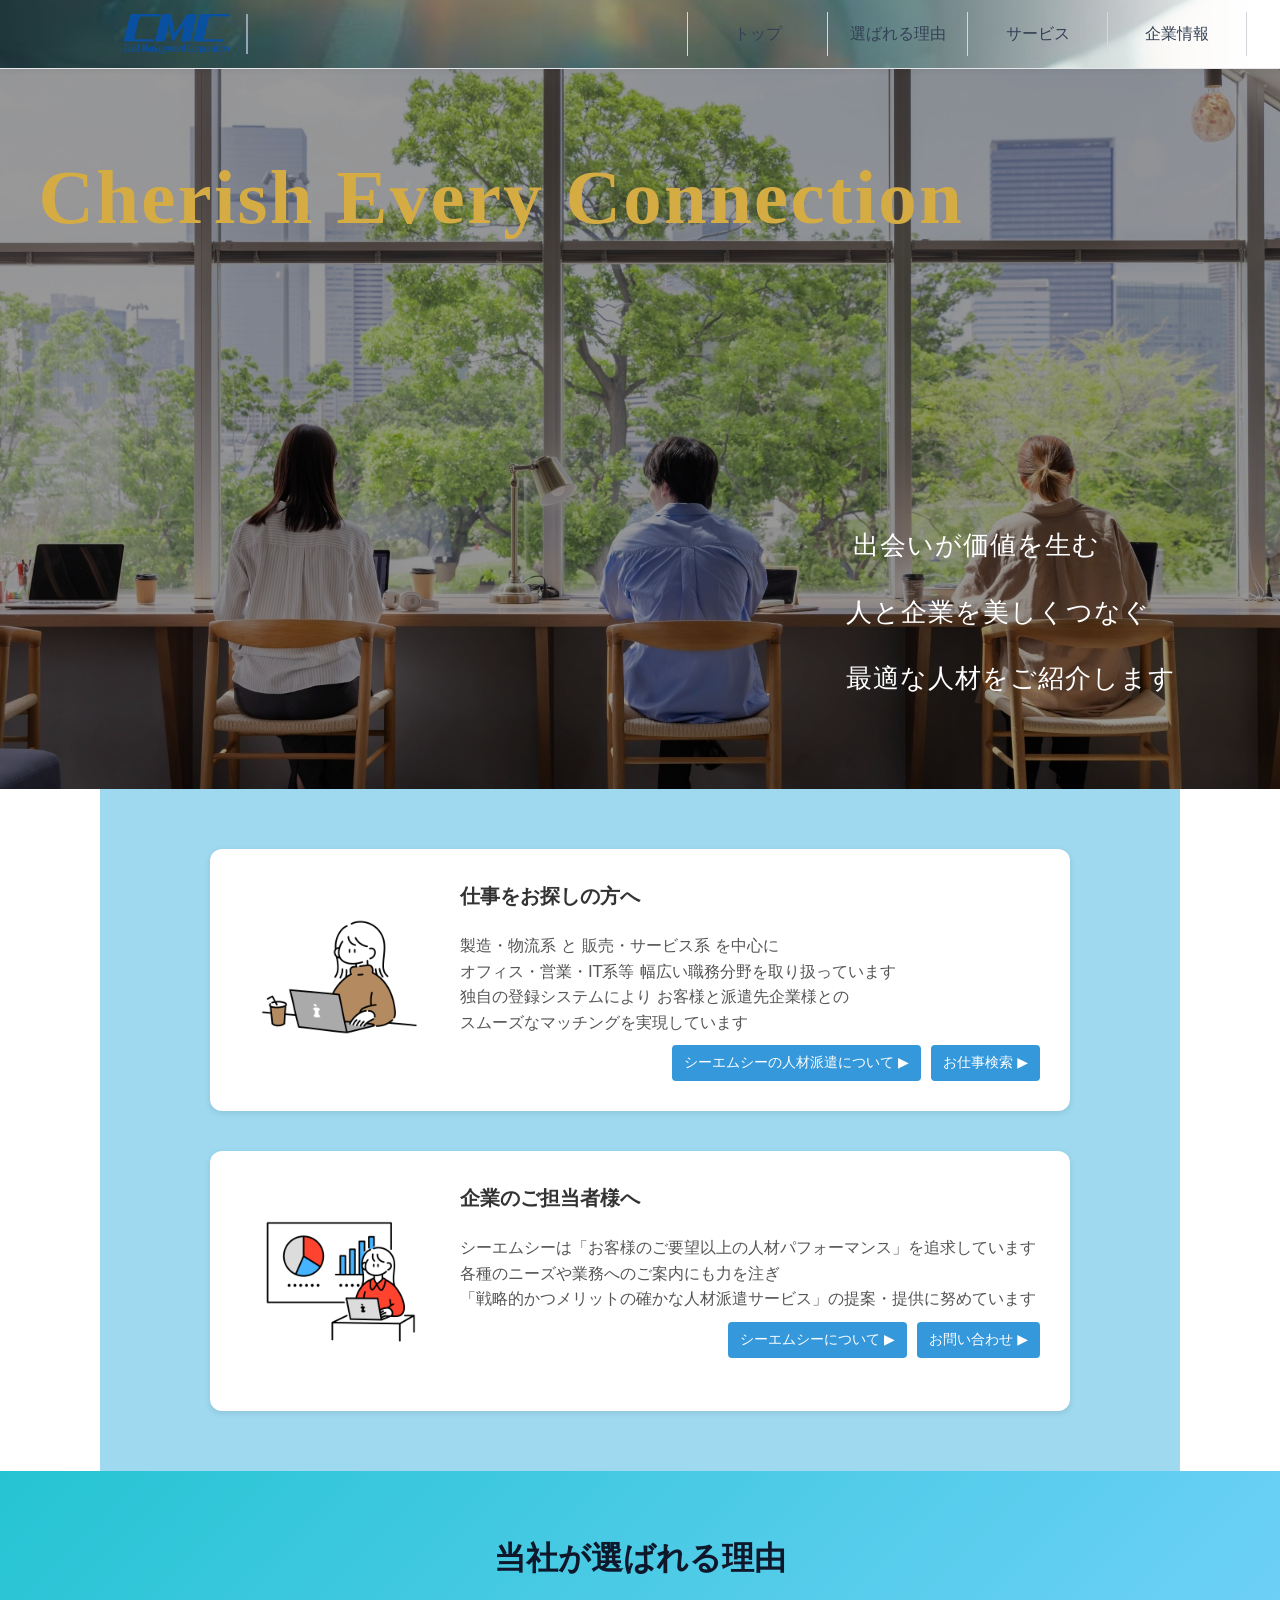
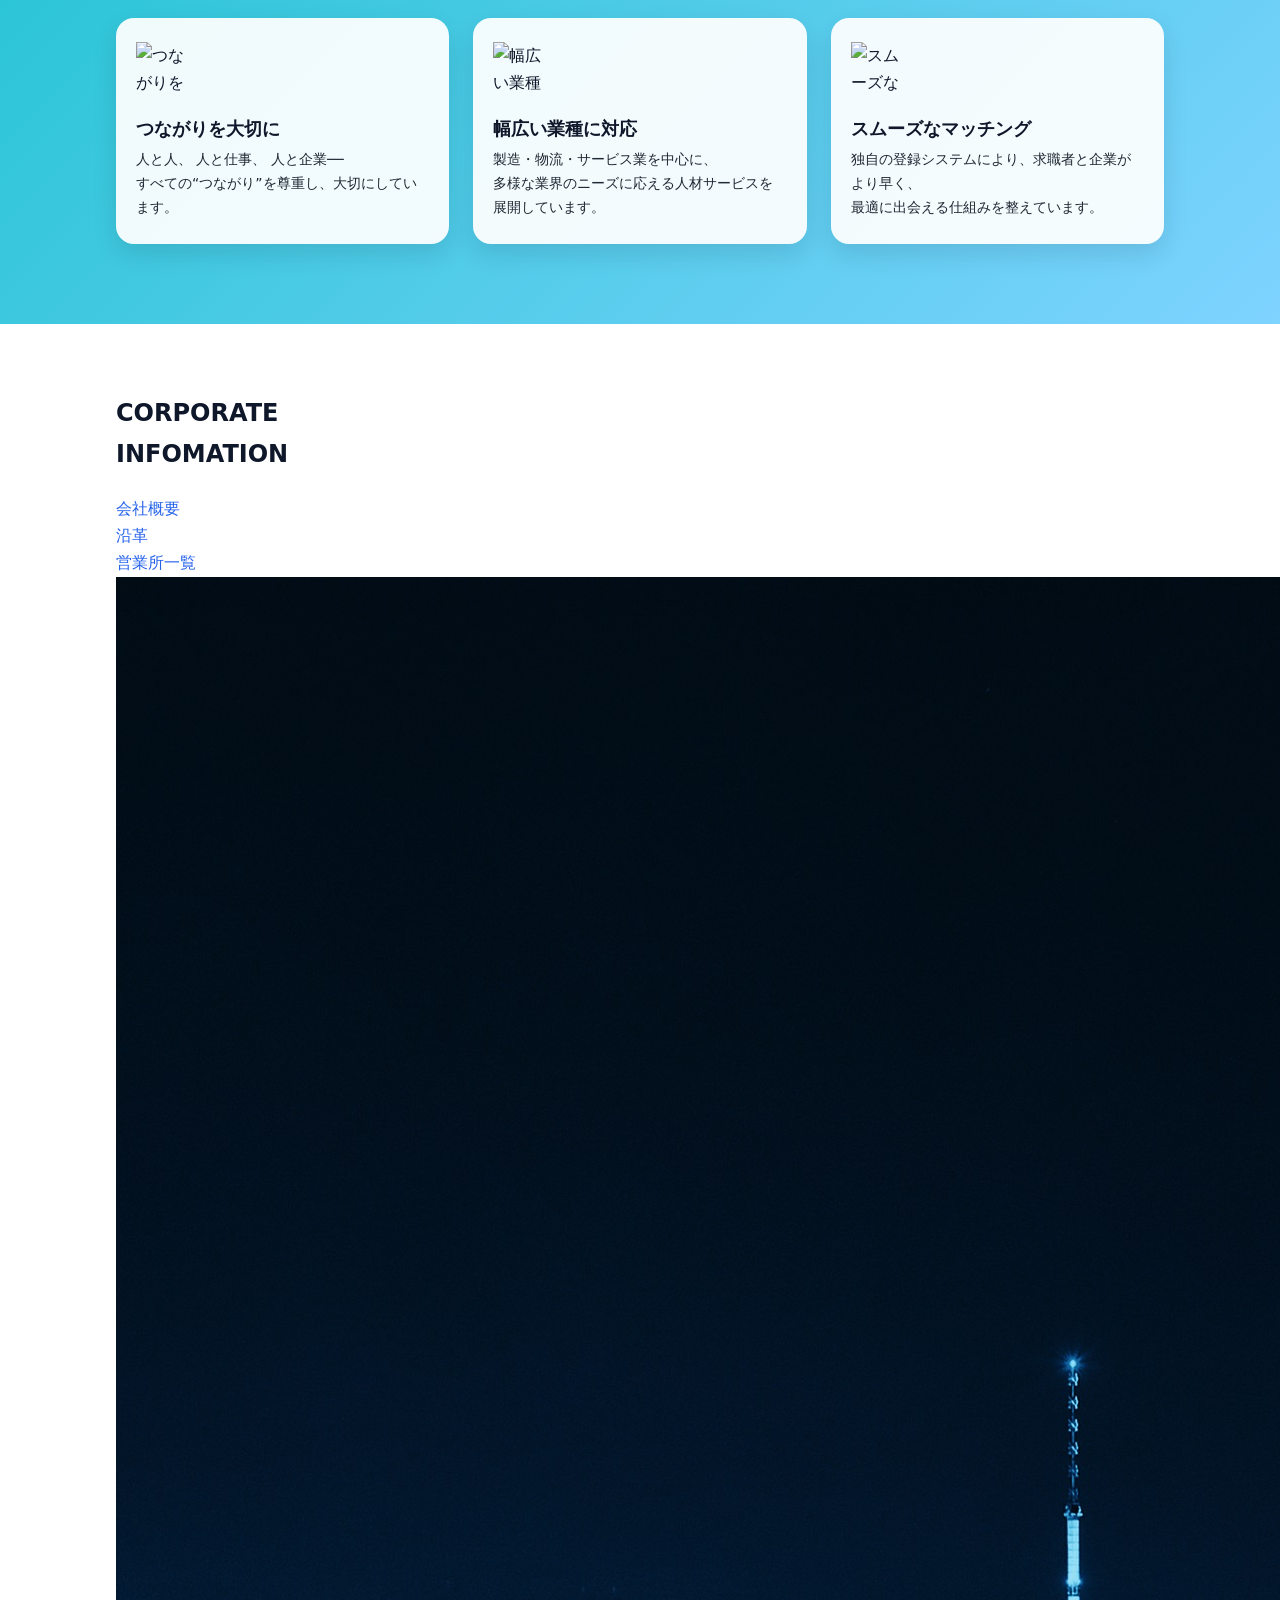
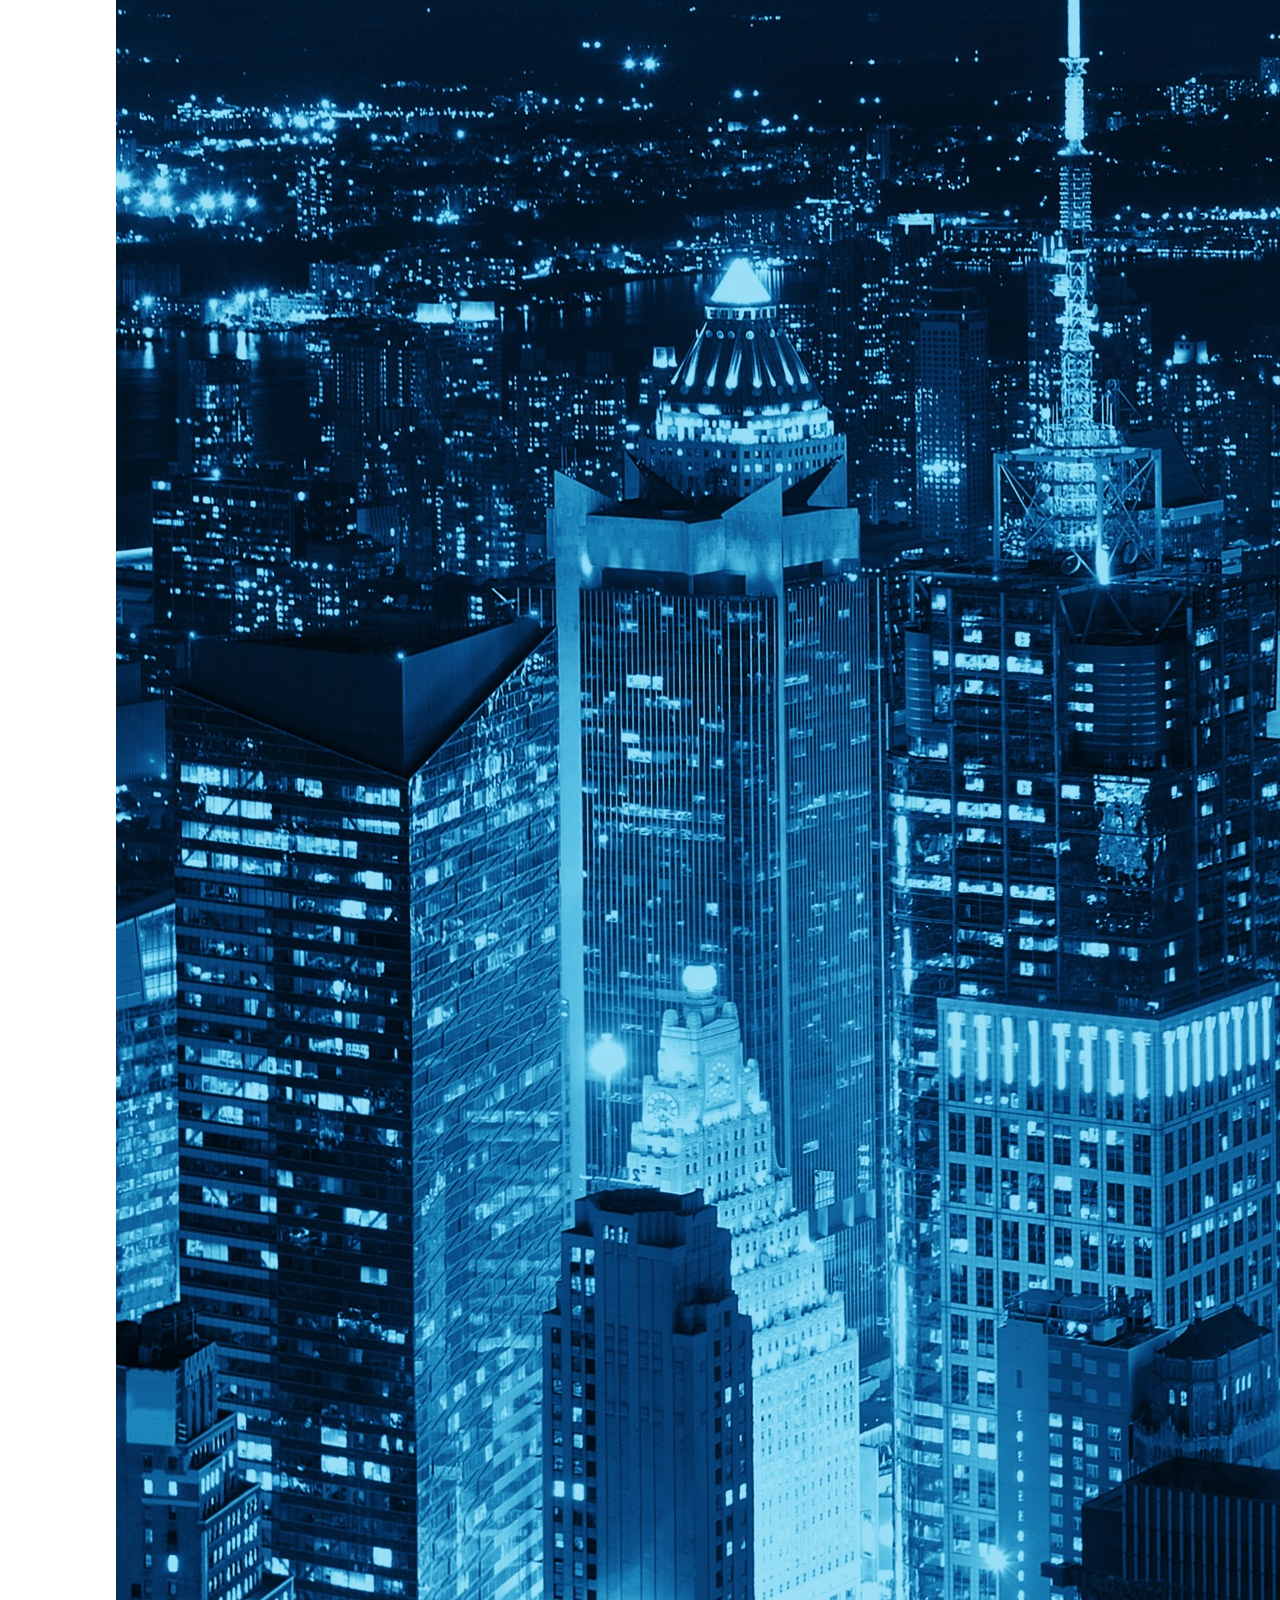
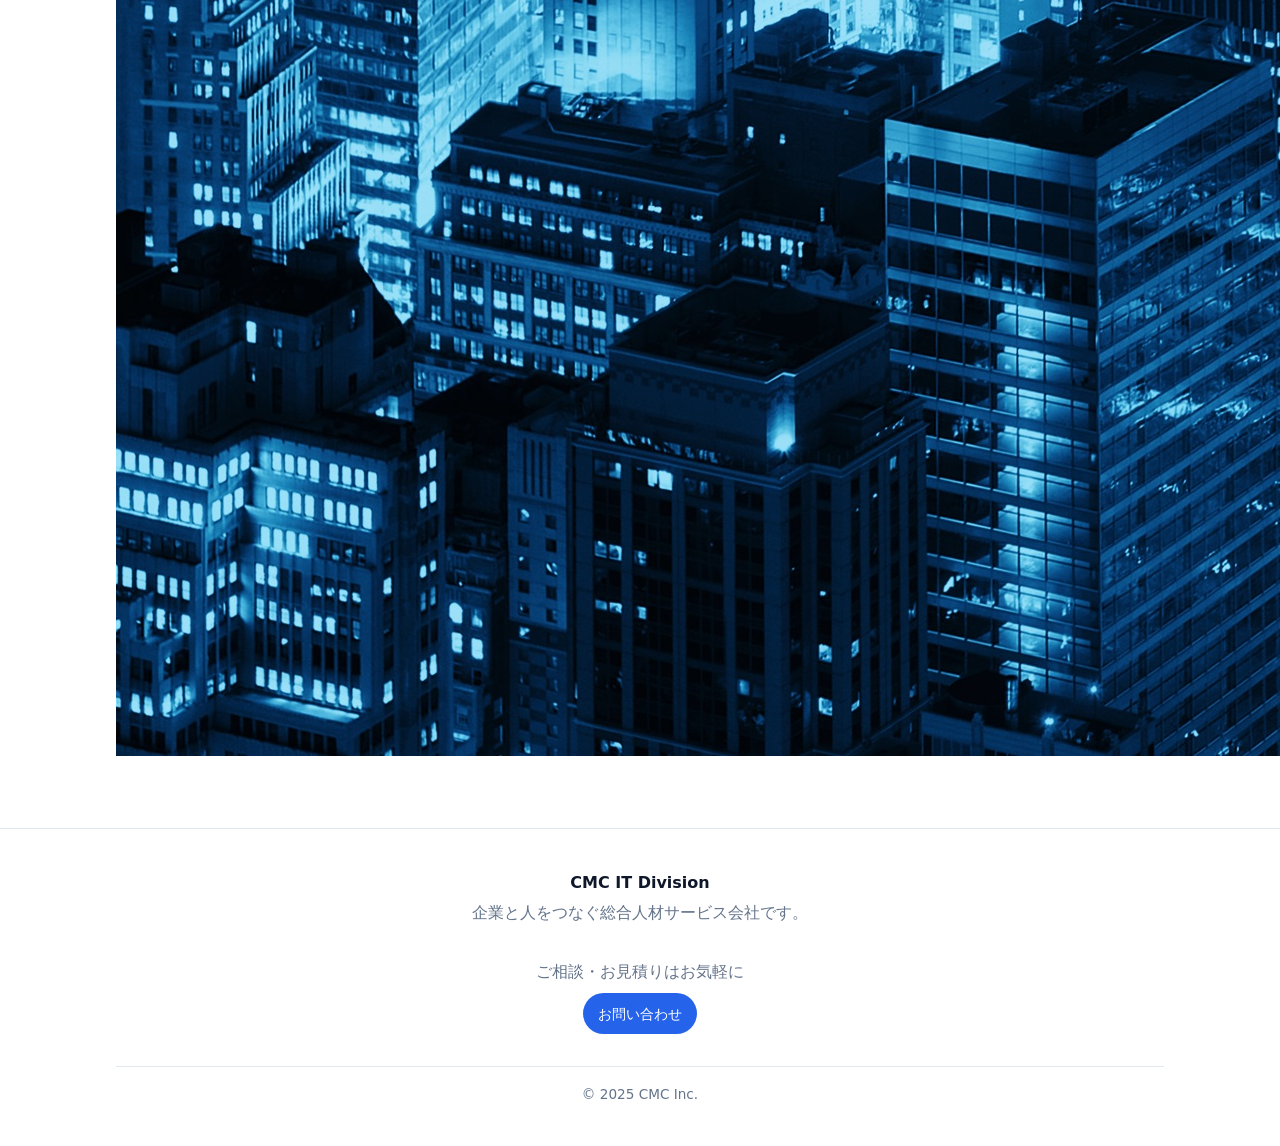
==== commit ccff275e: "ヒーローセクション" ====
--- a/index.html
+++ b/index.html
@@ -34,6 +34,8 @@
   </div>
 </header>
 
+
+
   <main>
 
     <!-- ===== ヒーローセクション ===== -->
@@ -66,65 +68,7 @@
 </section>
 
 
-    <!-- ===== 理由セクション ===== -->
-    <section id="reason" class="section container">
-      <!-- TODO: h2・理由3つ（h3+p）をカード形式で -->
-       <section id="reason" class="section container">
-  <!-- TODO: h2・理由3つ（h3+p）をカード形式で -->
-<section id="reason" class="section container">
-<h2 class="section-title">当社が選ばれる理由</h2>
-
-
-<div class="reason-cards">
-
-
-<!-- 理由① -->
-<div class="reason-card">
-<div class="reason-img">
-<img src="img/reason1.png" alt="つながりを大切に">
-</div>
-<div class="reason-text">
-<h3>つながりを大切に</h3>
-<p>
-人と人、 人と仕事、 人と企業──<br>
-すべての“つながり”を尊重し、大切にしています。
-</p>
-</div>
-</div>
-
-
-<!-- 理由② -->
-<div class="reason-card">
-<div class="reason-img">
-<img src="img/reason2.png" alt="幅広い業種に対応">
-</div>
-<div class="reason-text">
-<h3>幅広い業種に対応</h3>
-<p>
-製造・物流・サービス業を中心に、<br>
-多様な業界のニーズに応える人材サービスを展開しています。
-</p>
-</div>
-</div>
-
-
-<!-- 理由③ -->
-<div class="reason-card">
-<div class="reason-img">
-<img src="img/reason3.png" alt="スムーズなマッチング">
-</div>
-<div class="reason-text">
-<h3>スムーズなマッチング</h3>
-<p>
-独自の登録システムにより、求職者と企業がより早く、<br>
-最適に出会える仕組みを整えています。
-</p>
-</div>
-</div>
-<img src= "https://image.freepik.com/free-photo/_1155-36.jpg"width="650"height="550">
-    </section>
-
-    <!-- ===== サービスセクション ===== -->
+<!-- ===== サービスセクション ===== -->
     <section id="services" class="section container">
 
       <!-- TODO: h2・2〜3項目（h3+p）で紹介 -->
@@ -164,37 +108,86 @@
   </div>
 </section>
 
+<div class="fade-divider"></div>
+
+
+    <!-- ===== 理由セクション ===== -->
+        <!-- ===== 理由セクション ===== -->
+    <section id="reason" class="section">
+      <div class="container">
+        <h2 class="section-title">当社が選ばれる理由</h2>
+
+        <div class="reason-cards">
+
+          <!-- 理由① -->
+          <div class="reason-card">
+            <div class="reason-img">
+              <img src="img/reason1.png" alt="つながりを大切に">
+            </div>
+            <div class="reason-text">
+              <h3>つながりを大切に</h3>
+              <p>
+                人と人、 人と仕事、 人と企業──<br>
+                すべての“つながり”を尊重し、大切にしています。
+              </p>
+            </div>
+          </div>
+
+          <!-- 理由② -->
+          <div class="reason-card">
+            <div class="reason-img">
+              <img src="img/reason2.png" alt="幅広い業種に対応">
+            </div>
+            <div class="reason-text">
+              <h3>幅広い業種に対応</h3>
+              <p>
+                製造・物流・サービス業を中心に、<br>
+                多様な業界のニーズに応える人材サービスを展開しています。
+              </p>
+            </div>
+          </div>
+
+          <!-- 理由③ -->
+          <div class="reason-card">
+            <div class="reason-img">
+              <img src="img/reason3.png" alt="スムーズなマッチング">
+            </div>
+            <div class="reason-text">
+              <h3>スムーズなマッチング</h3>
+              <p>
+                独自の登録システムにより、求職者と企業がより早く、<br>
+                最適に出会える仕組みを整えています。
+              </p>
+            </div>
+          </div>
+
+        </div><!-- /.reason-cards -->
+      </div><!-- /.container -->
+    </section>
+
+
 
     <!-- ===== 企業情報セクション（新設） ===== -->
-    <section id="about" class="section">
+    <section id="about" class="section" "fullwidth-about">
       <!-- TODO: h2・会社概要やミッションの簡単な説明 -->
       <!-- 例: <h2>会社情報</h2><p>CMCは、企業と人をつなぐ人材サービスを提供しています。</p> -->
 	  <div class="container">
-		<div class="mission-statement">
-			<h2>Connection is the New Classic.</h2>
-			<h3>that links individuals, vocations, and enterprises together.</h3>
-		</div>
-		<p>より良い仕事を希望されている求職者の方々と人材の活用を要望されている企業様を信頼の絆で結ぶ、<br>
-		人材派遣を軸とする人材サービス事業を展開してまいりました。</p>
-		
-		<p>ものづくり日本を支える製造・物流・サービス業を中心に、首都圏・関東・関西・東北の広い地域をカバー。<br>
-		長く定着して、スキル・経験を高めながら活躍している方も多く、<br>
-		派遣先企業様と派遣スタッフのみなさまの双方から、安心して依頼できると確かな評価をいただいています。</p>
-		
-		<p>昨今、少子化・高齢化が加速するなか、人手不足は社会問題となっています。<br>
-		同時に、ライフスタイルの個性化とともに、人びとの働き方に対するニーズも多様化しています。<br>
-		自ずと、企業は要員を臨機応変に活用でき、働き手は柔軟なワークスタイルを選択できる「人材派遣のメリット」は、<br>
-		ますます真価を発揮すると期待されます。</p>
-		
-		<p>弊社では、お客様企業と派遣スタッフの橋渡しからフォローまで、<br>
-		双方の満足度を高めるべく、親密なコミュニケーションと機動的なサポートを心がけ、<br>
-		専任の担当者が責任を持って手がける体制を確立。</p>
-		
-		<p>こうした取り組みこそ、「つながりを大切にする私どもの強み」であると確信して、<br>
-		関わるすべての方が幸せになれる会社であるよう、全力を尽くしてまいります。</p>
-		
-		<p>「人と人、人と仕事、人と企業のつながり」を大切に。</p>
-	  </div>>
+	  		<div class="mission-statement">
+	  			<h1>CORPORATE<br>INFOMATION</h1>
+	  			<div class="link-left">
+	                  <a href="#" class="btn-link">会社概要</a>
+	  			</div>
+	  			<div class="link-left">
+	                  <a href="#" class="btn-link">沿革</a>
+	  			</div>
+	  			<div class="link-left">
+	                  <a href="#" class="btn-link">営業所一覧</a>
+	  			</div>
+	  		</div>
+	  		<div class="about-image-wrapper">
+	  			<img src="img/biru-kari.jpg" class="about-image">
+	  		</div>
+	  	  </div>
     </section>
 
   </main>
--- a/css/components.css
+++ b/css/components.css
@@ -157,32 +157,113 @@
 /* ====================================================
    REASON
    ==================================================== */
+
+/* ====================================================
+   REASON（理由セクション）
+   ==================================================== */
 #reason {
-  background-color: #87CEEB !important;
-}
+  /* ヒーローとつながる感じのグラデ背景 */
+  background: linear-gradient(135deg, #25c4d3 0%, #7ed3ff 100%);
+  padding: 60px 0 80px;
+}
+
+/* タイトルを中央に */
+#reason .section-title {
+  text-align: center;
+  font-size: 32px;
+  font-weight: 700;
+  margin-bottom: 32px;
+}
+
+/* カードを横並び（PC） */
+.reason-cards {
+  max-width: 1080px;
+  margin: 0 auto;
+  display: grid;
+  grid-template-columns: repeat(3, minmax(0, 1fr));
+  gap: 24px;
+}
+
+/* 1枚1枚のカード */
+.reason-card {
+  background: rgba(255, 255, 255, 0.93);
+  border-radius: 18px;
+  padding: 24px 20px;
+  box-shadow: 0 10px 25px rgba(15, 23, 42, 0.12);
+  display: flex;
+  flex-direction: column;
+  gap: 12px;
+}
+
+/* アイコン画像 */
+.reason-img img {
+  width: 56px;
+  height: 56px;
+  object-fit: contain;
+  display: block;
+  margin-bottom: 4px;
+}
+
+/* 見出し・本文 */
+.reason-text h3 {
+  font-size: 18px;
+  margin: 0 0 4px;
+}
+
+.reason-text p {
+  margin: 0;
+  line-height: 1.7;
+  font-size: 14px;
+  color: #1f2933;
+}
+
+/* スマホでは1列レイアウトにする */
+@media (max-width: 768px) {
+  #reason {
+    padding: 40px 0 48px;
+  }
+
+  .reason-cards {
+    grid-template-columns: 1fr;
+  }
+
+  .reason-card {
+    padding: 20px 18px;
+  }
+
+  #reason .section-title {
+    font-size: 24px;
+  }
+}
+
+
 
 
 /* ====================================================
    SERVICES
    ==================================================== */
+
+#services {
+    background-color: #9ed9f0;
+    padding: 60px 0;
+}
 
 .services {
     display: flex;
     flex-direction: column;
     gap: 40px;
     max-width: 900px;
-    margin: 50px auto;
+    margin: 0 auto;
     padding: 0 20px;
 }
-
 
 .service-item {
     display: flex;
     gap: 20px;
     align-items: flex-start;
     background-color: #fff;
-    padding: 20px;
-    border-radius: 8px;
+    padding: 30px;
+    border-radius: 12px;
     box-shadow: 0 2px 6px rgba(0,0,0,0.1);
 }
 
@@ -220,6 +301,7 @@
     gap: 10px;
     margin-top: 10px;
 }
+
 
 /* ====================================================
    ABOUT
@@ -253,14 +335,21 @@
 /* ====================================================
    ABOUT
    ==================================================== */
+/* 画面の端まで砂の背景を広げる */
 #about {
-	position: relative;
-	
-	background-image: url("../img/about-background.png");
-	background-repeat: no-repeat;
-	background-position: center center;
-	background-size: cover; 
-}
+  position: relative;
+
+  /* ここで「画面幅いっぱい」にする */
+  width: 100vw;
+  margin-left: calc(50% - 50vw);
+  margin-right: calc(50% - 50vw);
+
+  background-image: url("../img/about-background.png");
+  background-repeat: no-repeat;
+  background-position: center center;
+  background-size: cover;
+}
+
 
 #about::before {
 	content: "";
@@ -295,14 +384,6 @@
 	margin-bottom: 10px;
 	font-family: 'M PLUS 1p', sans-serif;
 }
-
-
-
-
-
-
-
-
 
 
 
@@ -750,4 +831,62 @@
   transform-origin: center;
 }
 
-
+/* ABOUT セクションを横幅いっぱいに広げる */
+.fullwidth-about {
+  width: 100%;
+  max-width: 100%;
+  padding: 0; /* 必要なら調整 */
+}
+
+/* 背景画像は横まで広げたいので繰り返し防止＋ cover */
+#about {
+  background-size: cover;
+  background-repeat: no-repeat;
+  background-position: center top;
+}
+
+/* Hero → Reason のフェード段差 
+.fade-divider {
+  height: 120px;
+  width: 100%;
+  background: linear-gradient(
+    to bottom,
+    rgba(255,255,255,0) 0%,
+    rgba(255,255,255,0.7) 50%,
+    #87CEEB 100%
+  );
+}*/
+
+/*#services::before {
+  content: "";
+  position: absolute;
+  top: -160px;
+  right: 0;
+  width: 60vw;
+  height: 800px;
+  pointer-events: none;
+  z-index: -1;
+
+  background:
+    radial-gradient(
+      1200px 800px at 110% 0,
+      rgba(255,255,255,0) 70%,
+      rgba(91, 211, 232, 0.45) 72%,
+      rgba(91, 211, 232, 0) 78%
+    ),
+    radial-gradient(
+      1100px 800px at 110% 0,
+      rgba(255,255,255,0) 73%,
+      rgba(64, 196, 222, 0.45) 75%,
+      rgba(64, 196, 222, 0) 81%
+    ),
+    radial-gradient(
+      1000px 800px at 110% 0,
+      rgba(255,255,255,0) 76%,
+      rgba(35, 178, 205, 0.45) 78%,
+      rgba(35, 178, 205, 0) 84%
+    );
+  background-repeat: no-repeat;
+}*/
+
+
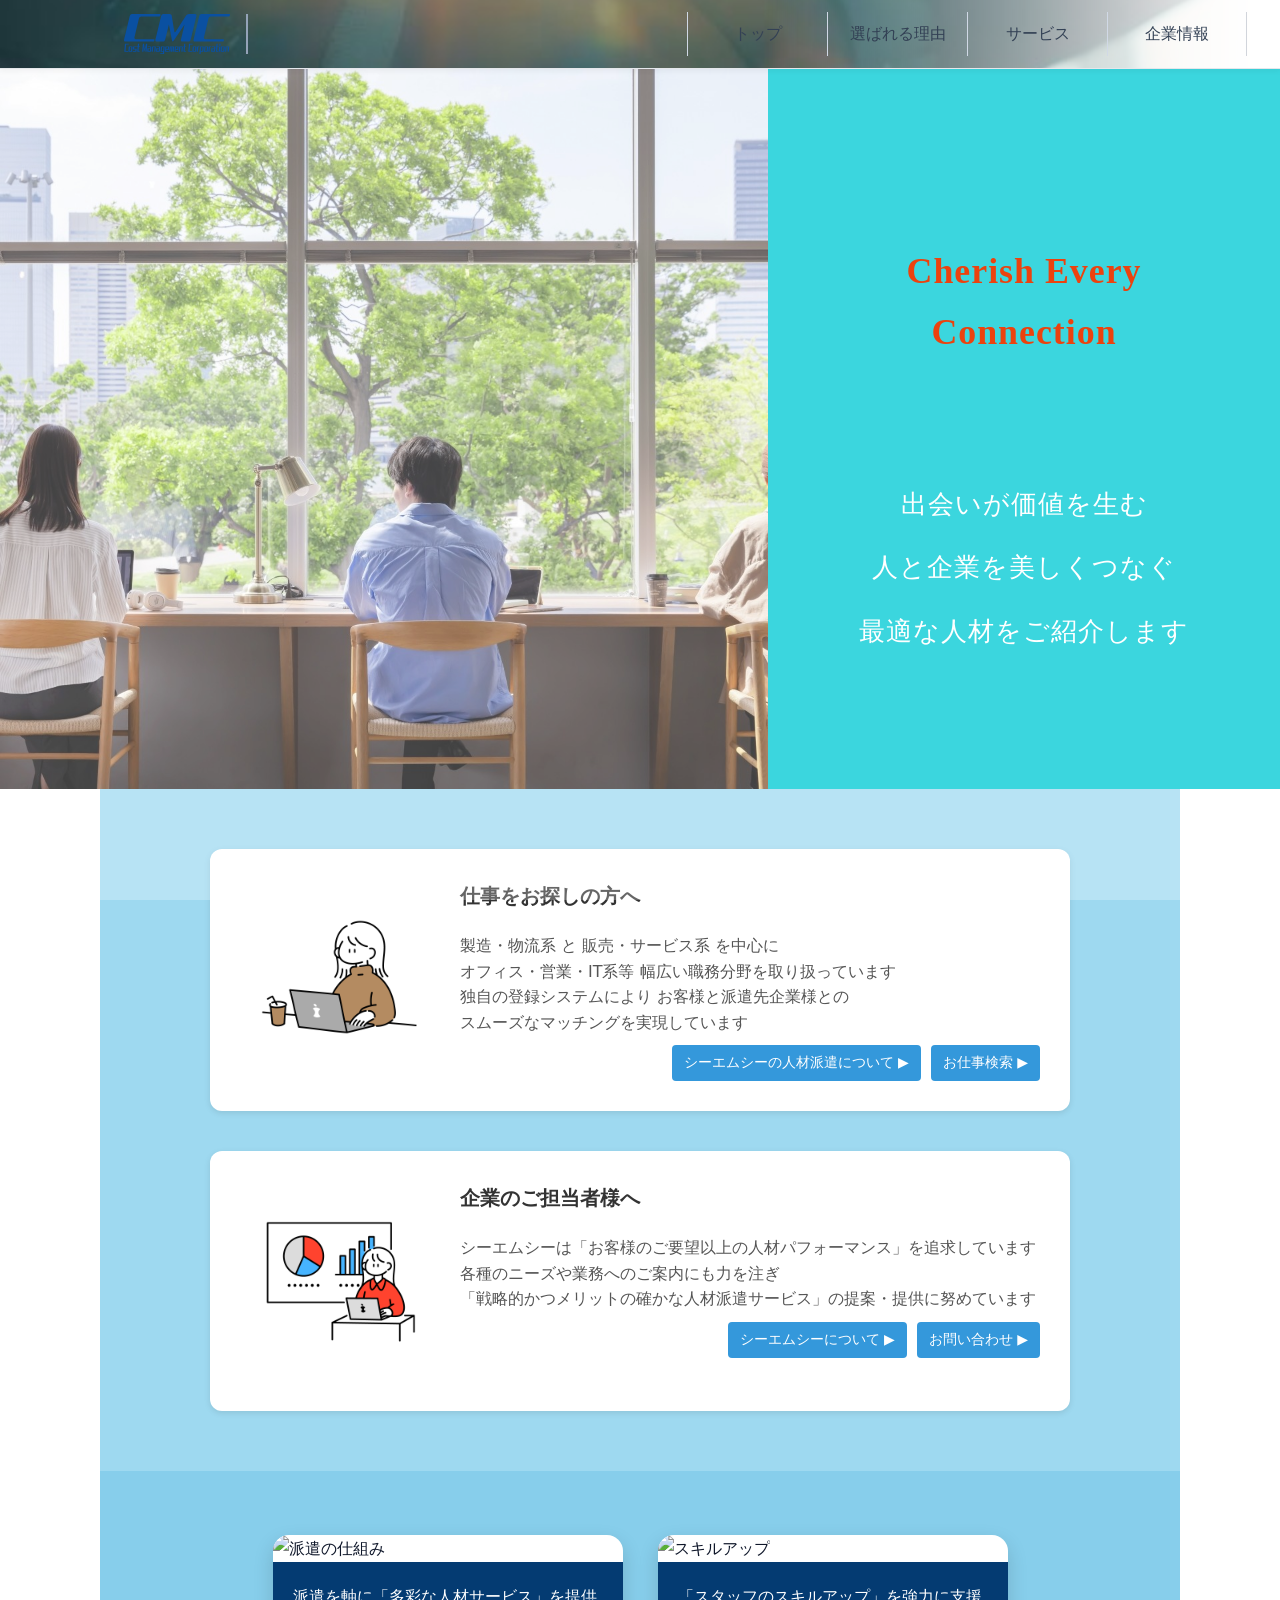
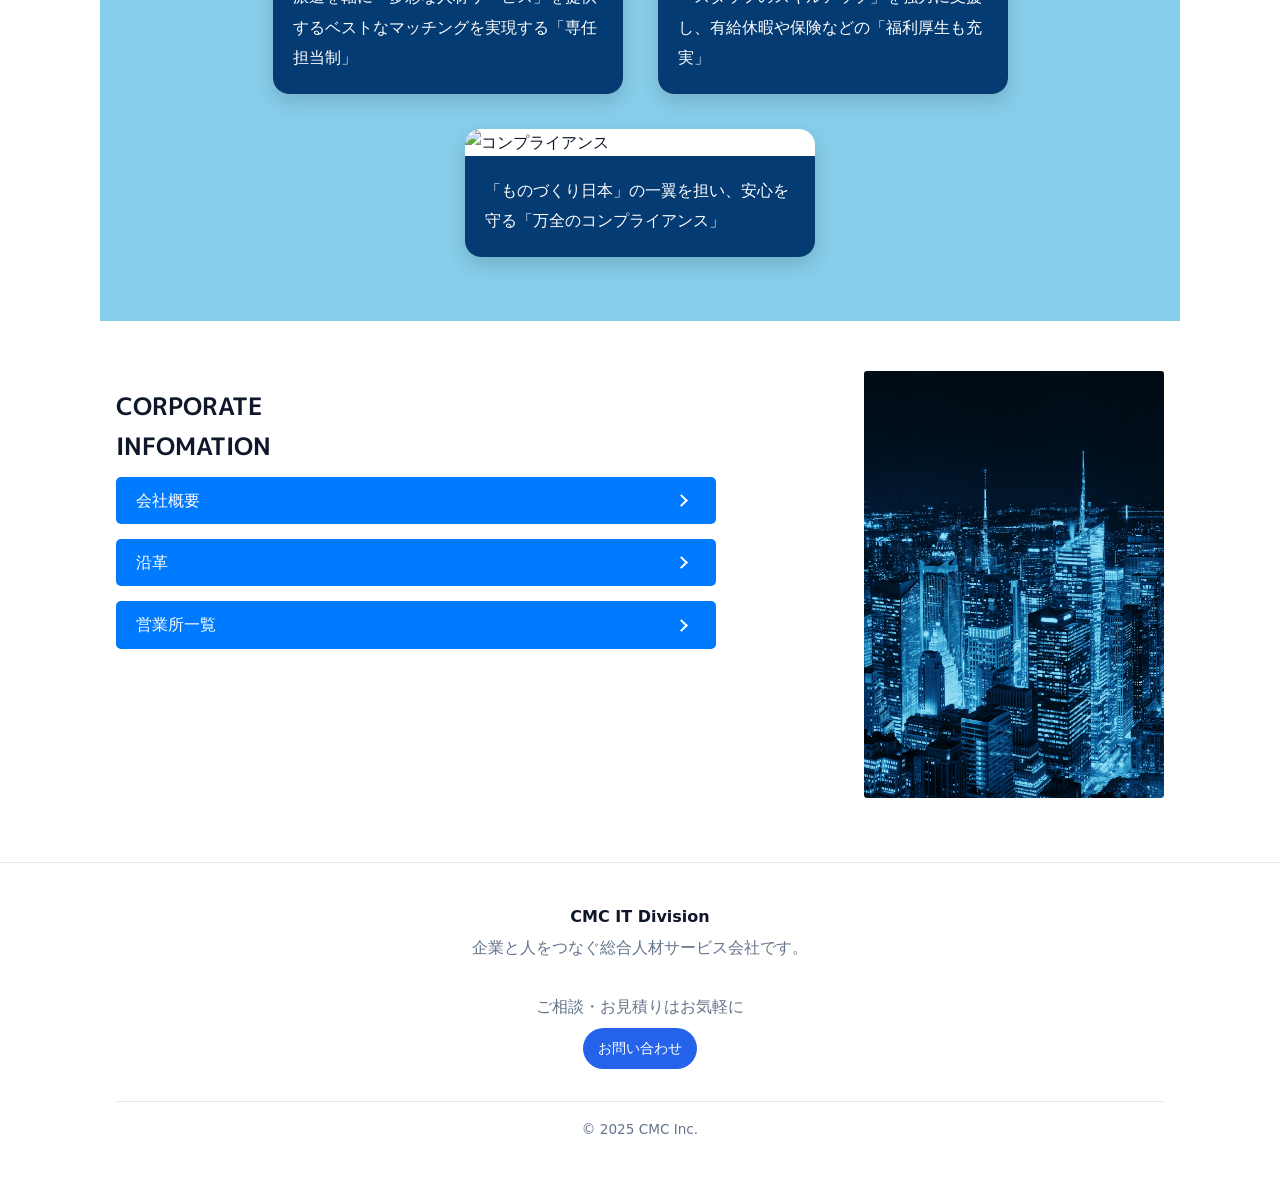
==== commit 645e65cd: "Merge branch 'main' of https://github.com/harukioono/team-landing-page.git into main" ====
--- a/index.html
+++ b/index.html
@@ -39,34 +39,39 @@
   <main>
 
     <!-- ===== ヒーローセクション ===== -->
-<section id="hero" class="full-width hero-split">
+    <section id="hero" class="full width hero-split">
 
-  <!-- スライド画像 -->
-  <div class="hero-image">
-    <div class="slides">
-      <img src="img/hero1.jpg" class="slide active" alt="">
-      <img src="img/hero2.jpg" class="slide" alt="">
-      <img src="img/hero3.jpg" class="slide" alt="">
-    </div>
-  </div>
+      <div class="hero-image">
+        <div class="slides">
 
-  <!-- 黒系オーバーレイ -->
-  <div class="hero-overlay"></div>
+          <img src="img/hero1.jpg" class="slide active" alt="">
+          <img src="img/hero2.jpg" class="slide" alt="">
+          <img src="img/hero3.jpg" class="slide" alt="">
 
-  <!-- 左上キャッチコピー -->
-  <p class="hero-copy">Cherish Every Connection</p>
+        </div>
+      </div>
 
-  <!-- 下部テキスト -->
-  <div class="hero-text">
-    <div class="hero-content">
-      <div>出会いが価値を生む</div>
-      <div>人と企業を美しくつなぐ</div>
-      <div>最適な人材をご紹介します</div>
-    </div>
-  </div>
+      <div class="hero-text">
 
-</section>
+        <p class="hero-copy">Cherish Every Connection</p>
 
+        <div class="hero-content">
+
+          <div>出会いが価値を生む</div>
+          <div>人と企業を美しくつなぐ</div>
+          <div>最適な人材をご紹介します</div>
+
+        </div>
+
+      </div>
+      
+     
+
+    </section>
+    
+   
+   
+  
 
 <!-- ===== サービスセクション ===== -->
     <section id="services" class="section container">
@@ -112,58 +117,36 @@
 
 
     <!-- ===== 理由セクション ===== -->
-        <!-- ===== 理由セクション ===== -->
-    <section id="reason" class="section">
-      <div class="container">
-        <h2 class="section-title">当社が選ばれる理由</h2>
+        
+   <!-- TODO: h2・理由3つ（h3+p）をカード形式で -->
+   <section id="reason" class="section container">
 
-        <div class="reason-cards">
+  <div class="reason-cards">
 
-          <!-- 理由① -->
-          <div class="reason-card">
-            <div class="reason-img">
-              <img src="img/reason1.png" alt="つながりを大切に">
-            </div>
-            <div class="reason-text">
-              <h3>つながりを大切に</h3>
-              <p>
-                人と人、 人と仕事、 人と企業──<br>
-                すべての“つながり”を尊重し、大切にしています。
-              </p>
-            </div>
-          </div>
+    <!-- カード① -->
+    <div class="reason-card">
+      <img src="https://willof-work.co.jp/journal/wp-content/uploads/2020/11/figure_2.jpg" alt="派遣の仕組み" class="reason-img">
+      <div class="reason-text">
+        派遣を軸に「多彩な人材サービス」を提供するベストなマッチングを実現する「専任担当制」
+      </div>
+    </div>
+    <!-- カード② -->
+    <div class="reason-card">
+      <img src="https://th.bing.com/th/id/OIP.o2COtvG8N0Piv7HmAF9L9wHaE8?w=239&h=180&c=7&r=0&o=7&dpr=1.3&pid=1.7&rm=3" alt="スキルアップ" class="reason-img">
+      <div class="reason-text">
+        「スタッフのスキルアップ」を強力に支援し、有給休暇や保険などの「福利厚生も充実」
+      </div>
+    </div>
+    <!-- カード③ -->
+    <div class="reason-card">
+      <img src="https://image.freepik.com/free-photo/_1155-36.jpg" alt="コンプライアンス" class="reason-img">
+      <div class="reason-text">
+        「ものづくり日本」の一翼を担い、安心を守る「万全のコンプライアンス」
+      </div>
+    </div>
 
-          <!-- 理由② -->
-          <div class="reason-card">
-            <div class="reason-img">
-              <img src="img/reason2.png" alt="幅広い業種に対応">
-            </div>
-            <div class="reason-text">
-              <h3>幅広い業種に対応</h3>
-              <p>
-                製造・物流・サービス業を中心に、<br>
-                多様な業界のニーズに応える人材サービスを展開しています。
-              </p>
-            </div>
-          </div>
-
-          <!-- 理由③ -->
-          <div class="reason-card">
-            <div class="reason-img">
-              <img src="img/reason3.png" alt="スムーズなマッチング">
-            </div>
-            <div class="reason-text">
-              <h3>スムーズなマッチング</h3>
-              <p>
-                独自の登録システムにより、求職者と企業がより早く、<br>
-                最適に出会える仕組みを整えています。
-              </p>
-            </div>
-          </div>
-
-        </div><!-- /.reason-cards -->
-      </div><!-- /.container -->
-    </section>
+  </div>
+</section>
 
 
 
--- a/css/components.css
+++ b/css/components.css
@@ -6,25 +6,42 @@
    自分の担当セクションのデザインをここに書く
    ==================================================== */
 
-    /* ===== 全幅設定 ===== */
-
     .full-width {
       width: 100vw;
       margin-left: calc(50% - 50vw);
       margin-right: calc(50% - 50vw);
     }
 
-    /* ===== ヒーロー全体 ===== */
-
     #hero.hero-split {
+  display: grid;
+  grid-template-columns: 6fr 4fr;   
+  width: 100vw;
+  height: 80vh;
+  min-height: 500px;
+  max-height: 900px;
+  overflow: hidden;
+  position: relative;  /* ← ; を必ず付ける */
+}
+
+    
+ 
+
+
+
+    /* ===== スライド画像エリア ===== */
+
+    .hero-image {
       position: relative;
-      width: 100vw;
-      height: 80vh;
-      min-height: 600px;
+      width: 100%;
+      height: 100%;
       overflow: hidden;
     }
 
-    /* ===== スライド画像 ===== */
+    .slides {
+      position: relative;
+      width: 100%;
+      height: 100%;
+    }
 
     .slides .slide {
       position: absolute;
@@ -32,210 +49,162 @@
       width: 100%;
       height: 100%;
       object-fit: cover;
-      object-position: center bottom;
+      object-position: center;
       opacity: 0;
       transition: opacity 1.5s ease;
-    }
-    .slides .slide.active { opacity: 1; }
-
-    /* ===== 黒系オーバーレイ ===== */
-
-    .hero-overlay {
-      position: absolute;
-      inset: 0;
-      background: rgba(0, 0, 0, 0.4);
-      z-index: 1;
-    }
-
-    /* ===== 左上キャッチコピー ===== */
+      display: block;
+    }
+
+    .slides .slide.active {
+      opacity: 1;
+    }
+
+    /* ===== 右：テキストエリア ===== */
+
+    .hero-text {
+      position: relative;
+      background: #53afb6;
+      display: flex;
+      flex-direction: column;
+      justify-content: center;
+      align-items: center;
+      text-align: center;
+      padding: 0 5vw;
+      z-index: 2;
+      background: #3bd6de; 
+    }
+
+    /* キャッチコピー */
+
+    .hero-copy {
+      font-size: clamp(22px, 2.8vw, 60px);
+      font-weight: bold;
+      font-family: "Playfair Display","Noto Serif JP", serif;
+      color: #ec420e;
+      letter-spacing: 1px;
+      margin-bottom: 100px;
+    }
+
+    .hero-content div {
+      letter-spacing: 1px;
+      font-size: clamp(16px, 2vw, 36px);
+      margin-top: 20px;
+      color: white;
+    }
+
     
+    /* ==== ヒーロー（スマホ用レイアウト調整） ==================== */
+
+    @media (max-width: 768px) {
+
+    /* ヒーロー全体：左右に少し余白を持たせる */
+
+    #hero.hero-split {
+      height: auto;           
+      grid-template-columns: 1fr;
+      min-height: auto;
+    }
+
+    /* 上：画像 */
+
+    .hero-image {
+      height: 50vh;                /* 画面の半分を画像に */
+    }
+
+    /* 画像は見切れ防止 */
+
+    .slides .slide {
+      object-fit: contain;         /* スマホは contain */          
+    }
+
+    /* 下：テキスト */
+
+    .hero-text {
+      padding: 32px 16px 40px;
+    }
+
+    /* キャッチコピー */
+
     .hero-copy {
-      position: absolute;
-      top: clamp(10px, 1%, 30px); 
-      left: 3vw;
-      font-family: "Playfair Display", "Noto Serif JP", serif; 
-      font-weight: 700;
-      font-size: clamp(48px, 6vw, 96px); 
-      line-height: 1.1;
-      color: #d5ac44;
-      z-index: 2;
-      text-align: left;
-      letter-spacing: 0.03em;
-      white-space: nowrap; 
-    }
-
-    /* ===== 下部テキスト ===== */
-
-    .hero-text {
-      position: absolute;
-      bottom: 50px;
-      right: 12vw;
-      width: 300px;
-      padding: 40px 20px;
+      font-size: 22px;
+      margin-bottom: 24px;
+      white-space: normal;
       text-align: center;
-      white-space: nowrap; 
-      color: white;
-      z-index: 2;
-      font-family: "Noto Sans JP", "Yu Gothic", "Hiragino Kaku Gothic ProN", sans-serif;
-      font-weight: 400;
-      line-height: 1.6;
-      letter-spacing: 0.02em;
-
-    }
-
-    /* 下部まとめテキスト */
-    
+    }
+
+    /* 下の3行まとめ部分 */
+
+    .hero-content {
+      bottom: 10%;         
+      width: 100%;
+      padding: 0 12px;
+    }
+
+    /* 3行テキスト */
+
     .hero-content div {
-      font-size: clamp(16px, 2vw, 40px);
-      margin-top: clamp(10px, 2vw, 30px);
-      letter-spacing: 1px;
-      color: white;
-    }
-
-    /* ==== ヒーロー（スマホ用レイアウト調整） ==================== */
-
-    @media (max-width: 768px) {
-
-      /* ヒーロー全体：高さ自動調整・最小高さ指定 */
-
-      #hero.hero-split {
-        height: auto;
-        min-height: 50vh;
-      }
-
-      /* 上：画像 */
-
-      .hero-image {
-        height: 50vh;
-      }
-
-      /* 画像は見切れ防止 */
-
-      .slides .slide {
-        object-fit: cover; 
-      }
-
-      /* キャッチコピー */
-
-      .hero-copy {
-        font-size: clamp(20px, 5vw, 28px);
-        top: clamp(10px, 5%, 30px);
-        left: 50%;
-        transform: translateX(-50%);
-        text-align: center;
-        letter-spacing: 0.02em;
-        white-space: normal;
-      }
-
-      /* 下部テキスト */
-
-      .hero-text {
-        width: 90%;
-        bottom: 5%;
-        right: 50%;
-        transform: translateX(50%);
-        font-size: clamp(14px, 4vw, 20px);
-        line-height: 1.5;
-        padding: 24px 16px 32px;
-      }
-
-      /* 下のまとめテキスト */
-
-      .hero-content {
-        bottom: 10%;
-        width: 100%;
-        padding: 0 12px;
-      }
-
-        .hero-content div {
-        font-size: clamp(14px, 3vw, 18px);
-        line-height: 1.7;
-        margin-top: clamp(5px, 2vw, 10px);
-      }
-    }
-
-/* ====================================================
-   REASON
-   ==================================================== */
+      font-size: 16px;
+      line-height: 1.7;
+      margin-top: 10px;
+    }
+
+  }
+
+
 
 /* ====================================================
    REASON（理由セクション）
    ==================================================== */
 #reason {
-  /* ヒーローとつながる感じのグラデ背景 */
-  background: linear-gradient(135deg, #25c4d3 0%, #7ed3ff 100%);
-  padding: 60px 0 80px;
-}
-
-/* タイトルを中央に */
-#reason .section-title {
+  background-color: #87CEEB !important;
+ }
+  .reason-section {
+  padding: 80px 20px;
+  background: linear-gradient(135deg, #5ad0e5, #1f72b3);
   text-align: center;
+}
+
+.reason-title {
   font-size: 32px;
-  font-weight: 700;
-  margin-bottom: 32px;
-}
-
-/* カードを横並び（PC） */
+  font-weight: bold;
+  margin-bottom: 50px;
+  color: #fff;
+}
+
+
 .reason-cards {
-  max-width: 1080px;
-  margin: 0 auto;
-  display: grid;
-  grid-template-columns: repeat(3, minmax(0, 1fr));
-  gap: 24px;
-}
-
-/* 1枚1枚のカード */
+  display: flex;
+  justify-content: center;
+  gap: 35px;
+  flex-wrap: wrap;
+}
+
+
 .reason-card {
-  background: rgba(255, 255, 255, 0.93);
-  border-radius: 18px;
-  padding: 24px 20px;
-  box-shadow: 0 10px 25px rgba(15, 23, 42, 0.12);
-  display: flex;
-  flex-direction: column;
-  gap: 12px;
-}
-
-/* アイコン画像 */
-.reason-img img {
-  width: 56px;
-  height: 56px;
-  object-fit: contain;
-  display: block;
-  margin-bottom: 4px;
-}
-
-/* 見出し・本文 */
-.reason-text h3 {
-  font-size: 18px;
-  margin: 0 0 4px;
-}
-
-.reason-text p {
-  margin: 0;
-  line-height: 1.7;
-  font-size: 14px;
-  color: #1f2933;
-}
-
-/* スマホでは1列レイアウトにする */
-@media (max-width: 768px) {
-  #reason {
-    padding: 40px 0 48px;
-  }
-
-  .reason-cards {
-    grid-template-columns: 1fr;
-  }
-
-  .reason-card {
-    padding: 20px 18px;
-  }
-
-  #reason .section-title {
-    font-size: 24px;
-  }
-}
-
+  width: 350px;
+  background: #fff;
+  border-radius: 16px;
+  overflow: hidden;
+  box-shadow: 0 8px 20px rgba(0, 0, 0, 0.15);
+}
+
+
+.reason-img {
+  width: 100%;
+  height: 250px;
+  object-fit: cover;
+}
+
+
+.reason-text {
+  background: #043b72;
+  color: #fff;
+  font-size: 16px;
+  padding: 20px;
+  line-height: 1.9;
+  text-align: left;
+  min-height: 100px;
+}
 
 
 
@@ -337,52 +306,148 @@
    ==================================================== */
 /* 画面の端まで砂の背景を広げる */
 #about {
-  position: relative;
-
-  /* ここで「画面幅いっぱい」にする */
-  width: 100vw;
-  margin-left: calc(50% - 50vw);
-  margin-right: calc(50% - 50vw);
-
-  background-image: url("../img/about-background.png");
-  background-repeat: no-repeat;
-  background-position: center center;
-  background-size: cover;
-}
-
+     background-repeat: no-repeat;
+     background-position: center center;
+     background-size: cover;
+
+     background-attachment: fixed;
+   }
+
+
+
+
+#about .container {
+    position: relative; 
+    z-index: 2; 
+
+   
+
+    display: flex;
+    justify-content: space-between; 
+    align-items: flex-start; 
+    gap: 40px; 
+
+    align-items: stretch;
+}
 
 #about::before {
-	content: "";
-	 position: absolute;
-	 top: 0;
-	 left: 0;
-	 width: 100%;
-	 height: 100%;
-	 background-color: rgba(255, 255, 255, 0.25);
-	 
-	 /* 要素の背景のすぐ上に配置 */
-	 z-index: 1; 
-}
-
-#about .container {
-	position: relative; /* z-indexが効くように設定 */
-	z-index: 2; /* オーバーレイ(z-index: 1)よりも上にする */
-}
-   
+    content: "";
+     position: absolute;
+     top: 0;
+     left: 0;
+     width: 100%;
+     height: 100%;
+     background-color: rgba(255, 255, 255, 0.25);
+
+    
+     z-index: 1; 
+
+}
+
+.mission-statement {
+    
+    flex: 2; 
+    max-width: 600px;
+}
+
+.about-image-wrapper {
+  
+    flex: 1; 
+    display: flex; 
+    justify-content: flex-end;
+}
+
+.about-image-wrapper .about-image {
+    width: 100%; 
+    max-width: 300px;
+    object-fit: cover;
+    display: block;
+    border-radius: 3px; 
+
+    flex-direction: column;
+}
+
+
 section#about.section {
-	padding-top: 50px;
-}
-
-.mission-statement h2 {
-	margin-top: 15px;
-	margin-bottom: 10px;
-	font-family: 'M PLUS 1p', sans-serif;
-}
-
-.mission-statement h3 {
-	margin-top: 5px;
-	margin-bottom: 10px;
-	font-family: 'M PLUS 1p', sans-serif;
+    padding-top: 50px;
+}
+
+.mission-statement h1 {
+    margin-top: 15px;
+    margin-bottom: 10px;
+    font-family: 'M PLUS 1p', sans-serif;
+}
+
+.link-left a.btn-link {
+    position: relative;
+  
+  display: block;
+  width: 100%; 
+  padding: 10px 20px;
+  text-decoration: none; 
+  border-radius: 5px; 
+  box-sizing: border-box; 
+
+  
+  background-color: #007bff; 
+  color: white; 
+
+  
+  margin-bottom: 10px;
+}
+
+.link-left a.btn-link:hover {
+  background-color: #0056b3; 
+}
+
+
+.link-left {
+    margin-bottom: 15px; 
+}
+
+
+
+.link-left a::before {
+  border-right: 2px solid #fff;
+  border-top: 2px solid #fff;
+  bottom: 0;
+  content: "";
+  height: 7px;
+  width: 7px;
+  margin: auto;
+  position: absolute;
+  right: 30px;
+  top: 0;
+  transform: rotate(45deg);
+  transition: right .3s;
+}
+.link-left a:hover::before {
+  right: 25px;
+}
+
+
+
+
+@media (max-width: 768px) {
+    #about .container {
+        flex-direction: column; 
+}
+
+    .mission-statement,
+    .about-image-wrapper {
+        flex: none;
+        width: 100%; 
+        max-width: none;
+    }
+
+    .about-image-wrapper {
+        order: -1; 
+        margin-bottom: 20px;
+    }
+
+    .about-image-wrapper .about-image {
+        max-width: 100%; 
+    }
 }
 
 
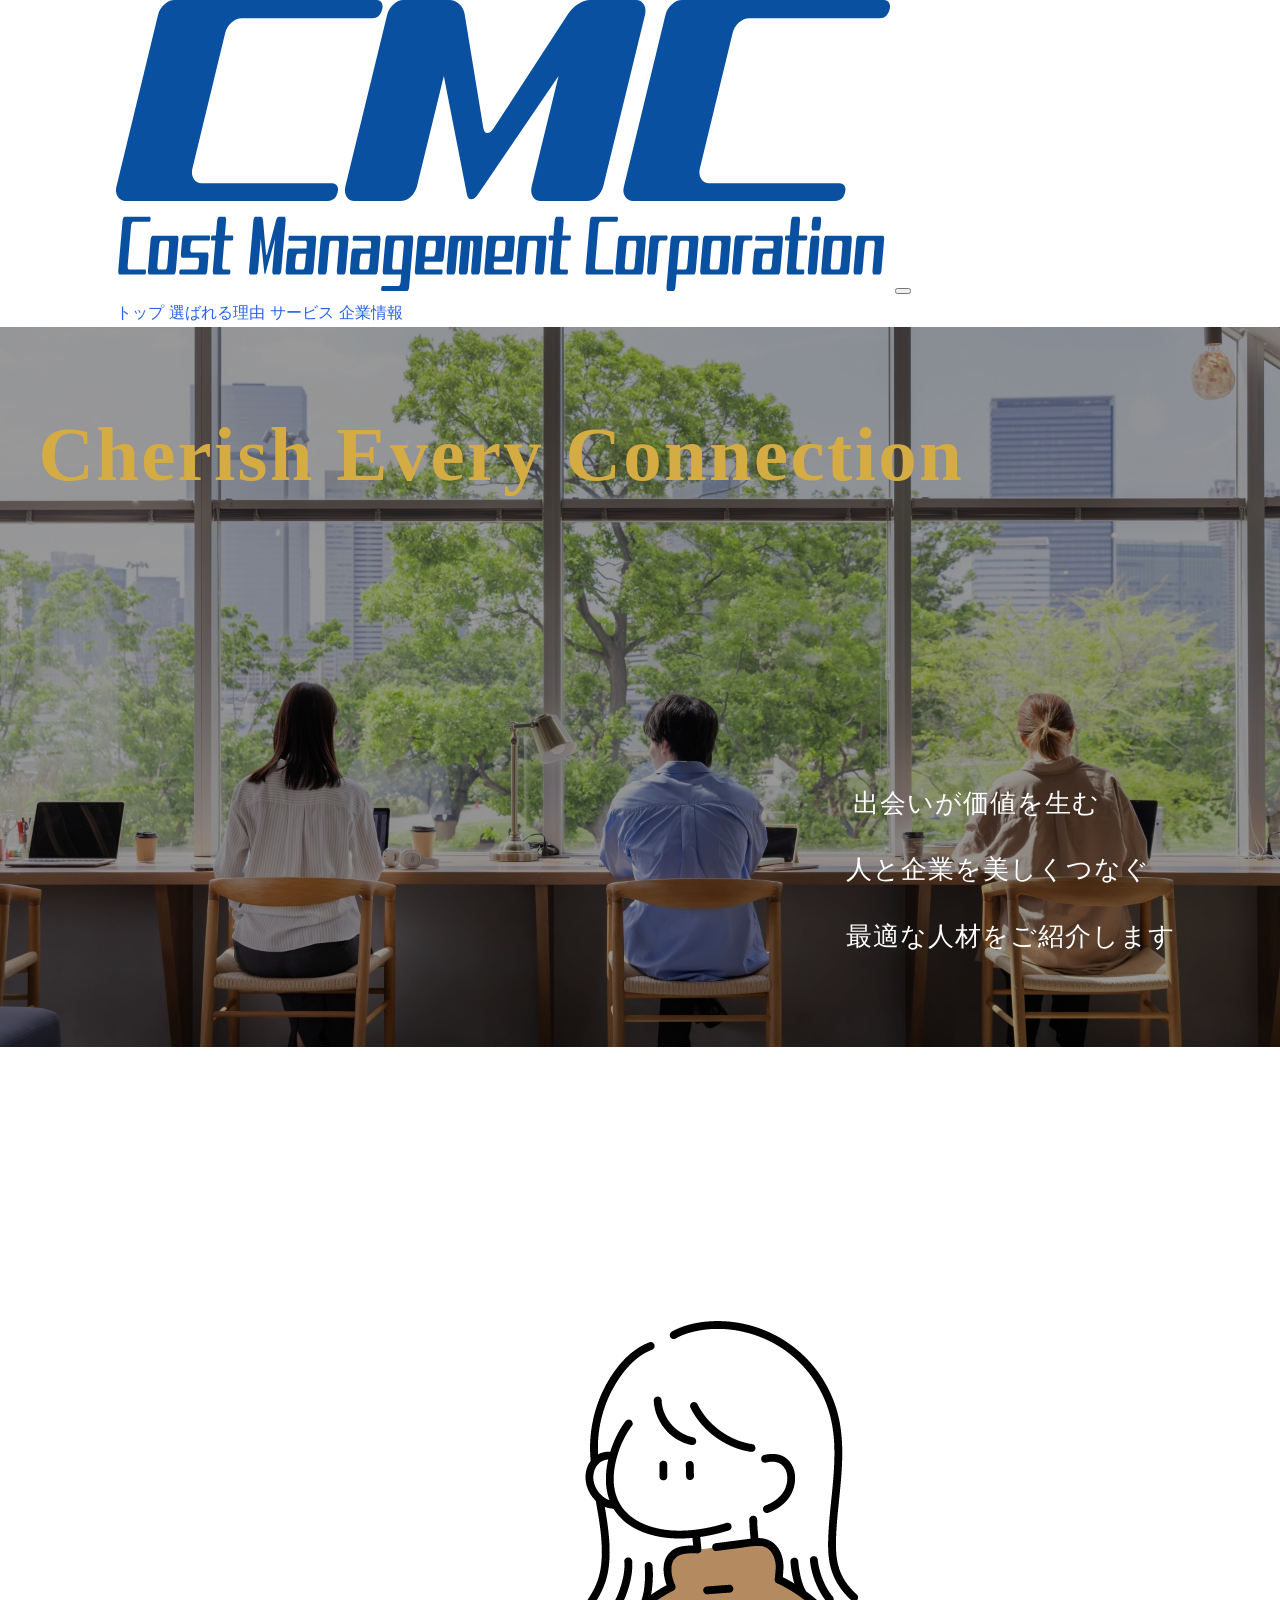
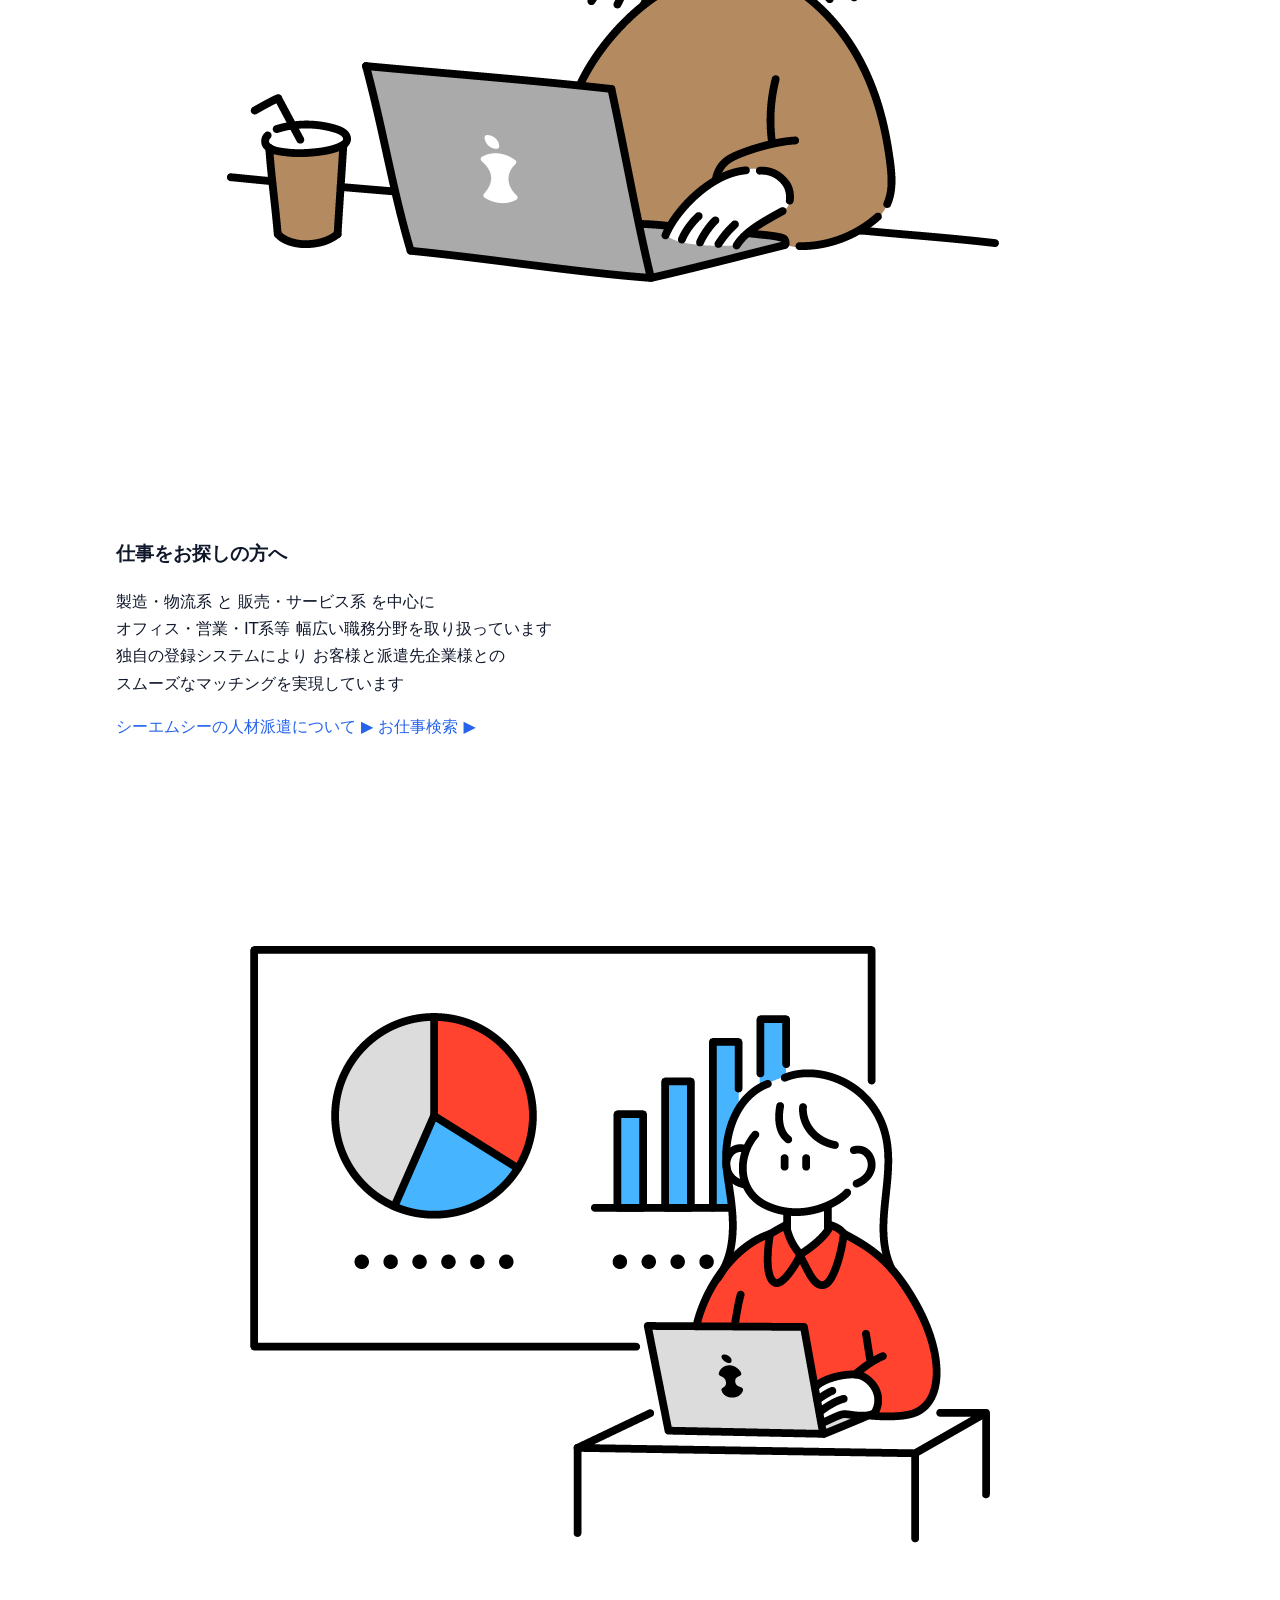
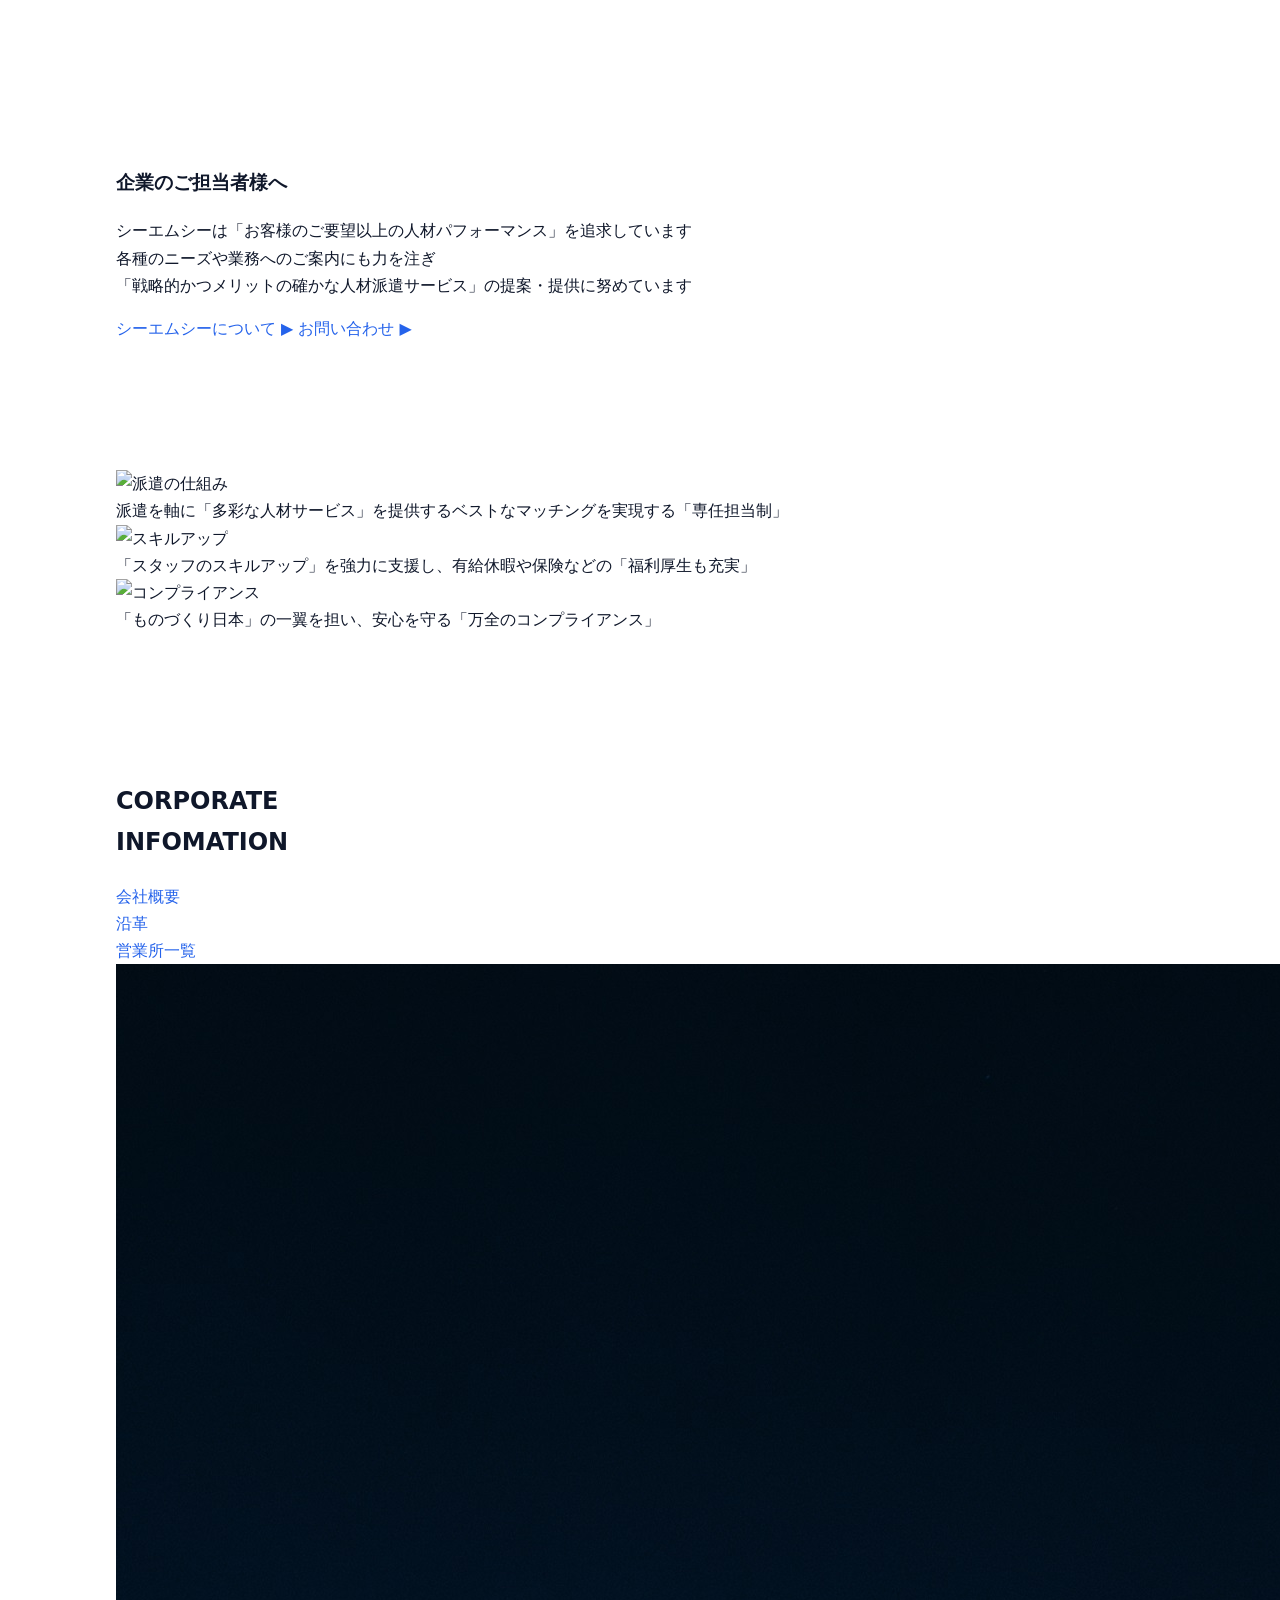
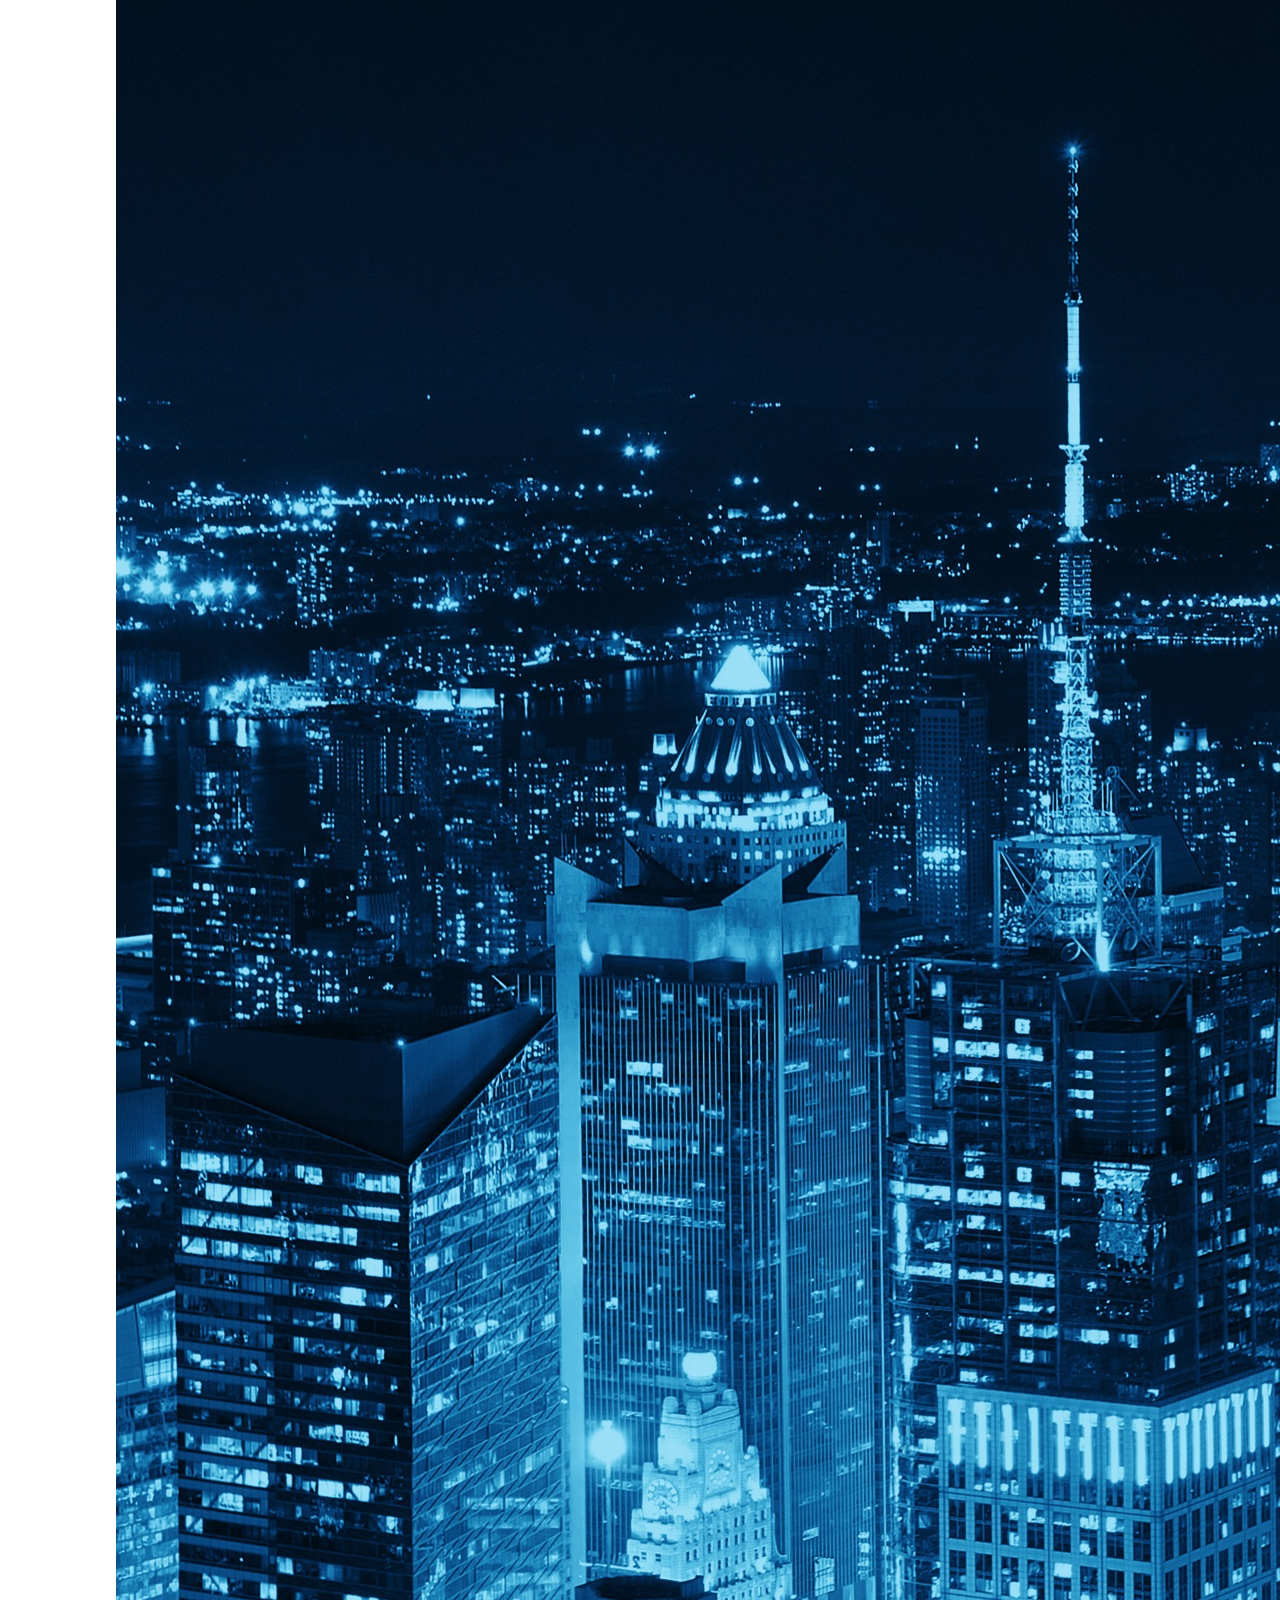
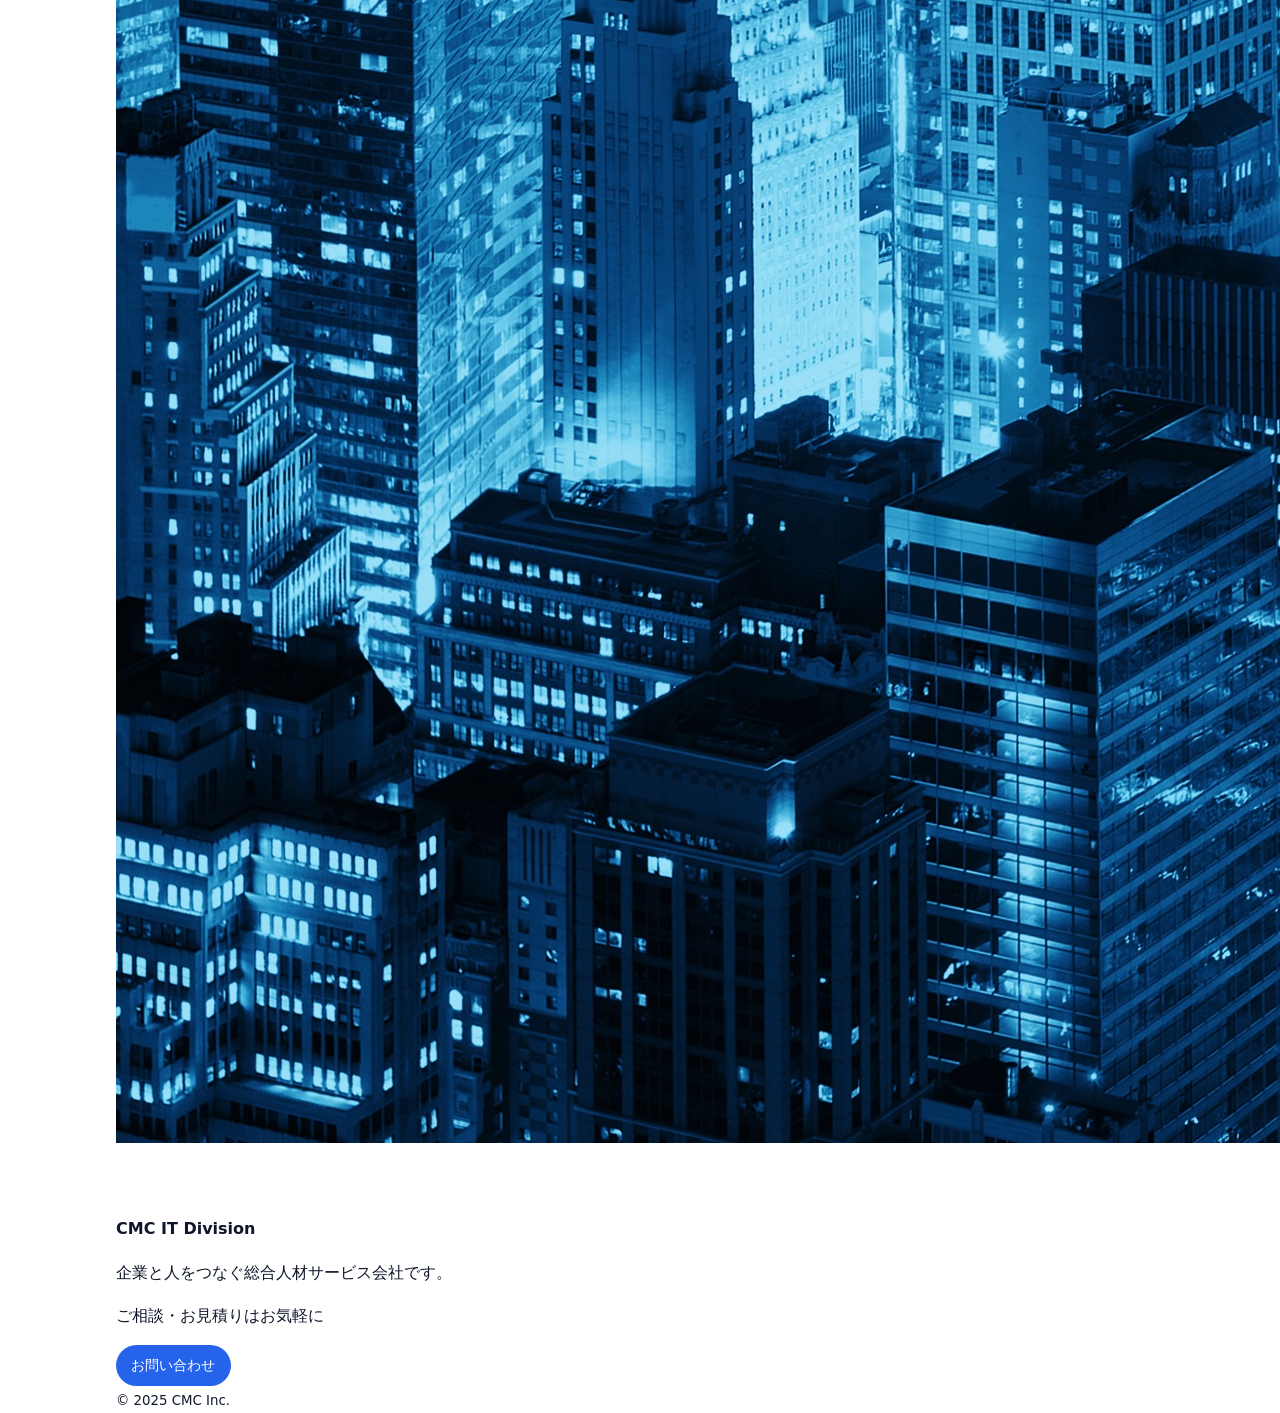
==== commit a3707223: "Merge branch 'main' of https://github.com/harukioono/team-landing-page.git into main" ====
--- a/index.html
+++ b/index.html
@@ -39,39 +39,34 @@
   <main>
 
     <!-- ===== ヒーローセクション ===== -->
-    <section id="hero" class="full width hero-split">
+<section id="hero" class="full-width hero-split">
 
-      <div class="hero-image">
-        <div class="slides">
+  <!-- スライド画像 -->
+  <div class="hero-image">
+    <div class="slides">
+      <img src="img/hero1.jpg" class="slide active" alt="">
+      <img src="img/hero2.jpg" class="slide" alt="">
+      <img src="img/hero3.jpg" class="slide" alt="">
+    </div>
+  </div>
 
-          <img src="img/hero1.jpg" class="slide active" alt="">
-          <img src="img/hero2.jpg" class="slide" alt="">
-          <img src="img/hero3.jpg" class="slide" alt="">
+  <!-- 黒系オーバーレイ -->
+  <div class="hero-overlay"></div>
 
-        </div>
-      </div>
+  <!-- 左上キャッチコピー -->
+  <p class="hero-copy">Cherish Every Connection</p>
 
-      <div class="hero-text">
+  <!-- 下部テキスト -->
+  <div class="hero-text">
+    <div class="hero-content">
+      <div>出会いが価値を生む</div>
+      <div>人と企業を美しくつなぐ</div>
+      <div>最適な人材をご紹介します</div>
+    </div>
+  </div>
 
-        <p class="hero-copy">Cherish Every Connection</p>
+</section>
 
-        <div class="hero-content">
-
-          <div>出会いが価値を生む</div>
-          <div>人と企業を美しくつなぐ</div>
-          <div>最適な人材をご紹介します</div>
-
-        </div>
-
-      </div>
-      
-     
-
-    </section>
-    
-   
-   
-  
 
 <!-- ===== サービスセクション ===== -->
     <section id="services" class="section container">
--- a/css/components.css
+++ b/css/components.css
@@ -6,42 +6,25 @@
    自分の担当セクションのデザインをここに書く
    ==================================================== */
 
+    /* ===== 全幅設定 ===== */
+
     .full-width {
       width: 100vw;
       margin-left: calc(50% - 50vw);
       margin-right: calc(50% - 50vw);
     }
 
+    /* ===== ヒーロー全体 ===== */
+
     #hero.hero-split {
-  display: grid;
-  grid-template-columns: 6fr 4fr;   
-  width: 100vw;
-  height: 80vh;
-  min-height: 500px;
-  max-height: 900px;
-  overflow: hidden;
-  position: relative;  /* ← ; を必ず付ける */
-}
-
-    
- 
-
-
-
-    /* ===== スライド画像エリア ===== */
-
-    .hero-image {
       position: relative;
-      width: 100%;
-      height: 100%;
+      width: 100vw;
+      height: 80vh;
+      min-height: 600px;
       overflow: hidden;
     }
 
-    .slides {
-      position: relative;
-      width: 100%;
-      height: 100%;
-    }
+    /* ===== スライド画像 ===== */
 
     .slides .slide {
       position: absolute;
@@ -49,90 +32,170 @@
       width: 100%;
       height: 100%;
       object-fit: cover;
-      object-position: center;
+      object-position: center bottom;
       opacity: 0;
       transition: opacity 1.5s ease;
-      display: block;
-    }
-
-    .slides .slide.active {
-      opacity: 1;
-    }
-
-    /* ===== 右：テキストエリア ===== */
+    }
+    .slides .slide.active { opacity: 1; }
+
+    /* ===== 黒系オーバーレイ ===== */
+
+    .hero-overlay {
+      position: absolute;
+      inset: 0;
+      background: rgba(0, 0, 0, 0.4);
+      z-index: 1;
+    }
+
+    /* ===== 左上キャッチコピー ===== */
+    
+    .hero-copy {
+      position: absolute;
+      top: clamp(10px, 1%, 30px); 
+      left: 3vw;
+      font-family: "Playfair Display", "Noto Serif JP", serif; 
+      font-weight: 700;
+      font-size: clamp(48px, 6vw, 96px); 
+      line-height: 1.1;
+      color: #d5ac44;
+      z-index: 2;
+      text-align: left;
+      letter-spacing: 0.03em;
+      white-space: nowrap; 
+    }
+
+    /* ===== 下部テキスト ===== */
 
     .hero-text {
-      position: relative;
-      background: #53afb6;
-      display: flex;
-      flex-direction: column;
-      justify-content: center;
-      align-items: center;
+      position: absolute;
+      bottom: 50px;
+      right: 12vw;
+      width: 300px;
+      padding: 40px 20px;
       text-align: center;
-      padding: 0 5vw;
+      white-space: nowrap; 
+      color: white;
       z-index: 2;
-      background: #3bd6de; 
-    }
-
-    /* キャッチコピー */
-
-    .hero-copy {
-      font-size: clamp(22px, 2.8vw, 60px);
-      font-weight: bold;
-      font-family: "Playfair Display","Noto Serif JP", serif;
-      color: #ec420e;
+      font-family: "Noto Sans JP", "Yu Gothic", "Hiragino Kaku Gothic ProN", sans-serif;
+      font-weight: 400;
+      line-height: 1.6;
+      letter-spacing: 0.02em;
+
+    }
+
+    /* 下部まとめテキスト */
+    
+    .hero-content div {
+      font-size: clamp(16px, 2vw, 40px);
+      margin-top: clamp(10px, 2vw, 30px);
       letter-spacing: 1px;
-      margin-bottom: 100px;
-    }
-
-    .hero-content div {
-      letter-spacing: 1px;
-      font-size: clamp(16px, 2vw, 36px);
-      margin-top: 20px;
       color: white;
     }
 
-    
     /* ==== ヒーロー（スマホ用レイアウト調整） ==================== */
 
     @media (max-width: 768px) {
 
-    /* ヒーロー全体：左右に少し余白を持たせる */
-
-    #hero.hero-split {
-      height: auto;           
-      grid-template-columns: 1fr;
-      min-height: auto;
-    }
+      /* ヒーロー全体：高さ自動調整・最小高さ指定 */
+
+      #hero.hero-split {
+        height: auto;
+        min-height: 50vh;
+      }
+
+      /* 上：画像 */
+
+      .hero-image {
+        height: 50vh;
+      }
+
+      /* 画像は見切れ防止 */
+
+      .slides .slide {
+        object-fit: cover; 
+      }
+
+      /* キャッチコピー */
+
+      .hero-copy {
+        font-size: clamp(20px, 5vw, 28px);
+        top: clamp(10px, 5%, 30px);
+        left: 50%;
+        transform: translateX(-50%);
+        text-align: center;
+        letter-spacing: 0.02em;
+        white-space: normal;
+      }
+
+      /* 下部テキスト */
+
+      .hero-text {
+        width: 90%;
+        bottom: 5%;
+        right: 50%;
+        transform: translateX(50%);
+        font-size: clamp(14px, 4vw, 20px);
+        line-height: 1.5;
+        padding: 24px 16px 32px;
+      }
+
+      /* 下のまとめテキスト */
+
+      .hero-content {
+        bottom: 10%;
+        width: 100%;
+        padding: 0 12px;
+      }
+
+        .hero-content div {
+        font-size: clamp(14px, 3vw, 18px);
+        line-height: 1.7;
+        margin-top: clamp(5px, 2vw, 10px);
+      
+        min-height: 50vh;
+        min-height: 50vh;
+        min-height: 50vh;
+        min-height: 50vh;
+    }
+
 
     /* 上：画像 */
 
     .hero-image {
-      height: 50vh;                /* 画面の半分を画像に */
+        height: 50vh;
     }
 
     /* 画像は見切れ防止 */
 
     .slides .slide {
-      object-fit: contain;         /* スマホは contain */          
-    }
-
-    /* 下：テキスト */
-
-    .hero-text {
-      padding: 32px 16px 40px;
-    }
-
-    /* キャッチコピー */
-
-    .hero-copy {
-      font-size: 22px;
-      margin-bottom: 24px;
-      white-space: normal;
-      text-align: center;
-    }
-
-    /* 下の3行まとめ部分 */
+        object-fit: cover; 
+    }
+
+      /* キャッチコピー */
+
+      .hero-copy {
+        font-size: clamp(20px, 5vw, 28px);
+        top: clamp(10px, 5%, 30px);
+        left: 50%;
+        transform: translateX(-50%);
+        text-align: center;
+        letter-spacing: 0.02em;
+        white-space: normal;
+    }
+
+      /* 下部テキスト */
+
+      .hero-text {
+        width: 90%;
+        bottom: 5%;
+        right: 50%;
+        transform: translateX(50%);
+        font-size: clamp(14px, 4vw, 20px);
+        line-height: 1.5;
+        padding: 24px 16px 32px;
+    }
+
+      /* 下のまとめテキスト */
 
     .hero-content {
       bottom: 10%;         
@@ -140,70 +203,98 @@
       padding: 0 12px;
     }
 
-    /* 3行テキスト */
-
     .hero-content div {
-      font-size: 16px;
+        font-size: clamp(14px, 3vw, 18px);
       line-height: 1.7;
-      margin-top: 10px;
-    }
-
-  }
-
+        margin-top: clamp(5px, 2vw, 10px);
+    }
+
+    
+  
+
+
+
+/* ====================================================
+   REASON
+   ==================================================== */
 
 
 /* ====================================================
    REASON（理由セクション）
    ==================================================== */
 #reason {
-  background-color: #87CEEB !important;
- }
-  .reason-section {
-  padding: 80px 20px;
-  background: linear-gradient(135deg, #5ad0e5, #1f72b3);
+  /* ヒーローとつながる感じのグラデ背景 */
+  background: linear-gradient(135deg, #25c4d3 0%, #7ed3ff 100%);
+  padding: 60px 0 80px;
+}
+
+/* タイトルを中央に */
+#reason .section-title {
   text-align: center;
-}
-
-.reason-title {
   font-size: 32px;
-  font-weight: bold;
-  margin-bottom: 50px;
-  color: #fff;
-}
-
-
+  font-weight: 700;
+  margin-bottom: 32px;
+}
+
+/* カードを横並び（PC） */
 .reason-cards {
+  max-width: 1080px;
+  margin: 0 auto;
+  display: grid;
+  grid-template-columns: repeat(3, minmax(0, 1fr));
+  gap: 24px;
+}
+
+/* 1枚1枚のカード */
+.reason-card {
+  background: rgba(255, 255, 255, 0.93);
+  border-radius: 18px;
+  padding: 24px 20px;
+  box-shadow: 0 10px 25px rgba(15, 23, 42, 0.12);
   display: flex;
-  justify-content: center;
-  gap: 35px;
-  flex-wrap: wrap;
-}
-
-
-.reason-card {
-  width: 350px;
-  background: #fff;
-  border-radius: 16px;
-  overflow: hidden;
-  box-shadow: 0 8px 20px rgba(0, 0, 0, 0.15);
-}
-
-
-.reason-img {
-  width: 100%;
-  height: 250px;
-  object-fit: cover;
-}
-
-
-.reason-text {
-  background: #043b72;
-  color: #fff;
-  font-size: 16px;
-  padding: 20px;
-  line-height: 1.9;
-  text-align: left;
-  min-height: 100px;
+  flex-direction: column;
+  gap: 12px;
+}
+
+/* アイコン画像 */
+.reason-img img {
+  width: 56px;
+  height: 56px;
+  object-fit: contain;
+  display: block;
+  margin-bottom: 4px;
+}
+
+/* 見出し・本文 */
+.reason-text h3 {
+  font-size: 18px;
+  margin: 0 0 4px;
+}
+
+.reason-text p {
+  margin: 0;
+  line-height: 1.7;
+  font-size: 14px;
+  color: #1f2933;
+}
+
+/* スマホでは1列レイアウトにする */
+@media (max-width: 768px) {
+  #reason {
+    padding: 40px 0 48px;
+}
+
+  .reason-cards {
+    grid-template-columns: 1fr;
+  }
+
+  .reason-card {
+    padding: 20px 18px;
+  }
+
+  #reason .section-title {
+    font-size: 24px;
+  }
 }
 
 
@@ -306,29 +397,19 @@
    ==================================================== */
 /* 画面の端まで砂の背景を広げる */
 #about {
+  position: relative;
+
+  /* ここで「画面幅いっぱい」にする */
+  width: 100vw;
+  margin-left: calc(50% - 50vw);
+  margin-right: calc(50% - 50vw);
+
+  background-image: url("../img/about-background.png");
      background-repeat: no-repeat;
      background-position: center center;
      background-size: cover;
-
-     background-attachment: fixed;
    }
 
-
-
-
-#about .container {
-    position: relative; 
-    z-index: 2; 
-
-   
-
-    display: flex;
-    justify-content: space-between; 
-    align-items: flex-start; 
-    gap: 40px; 
-
-    align-items: stretch;
-}
 
 #about::before {
     content: "";
@@ -339,32 +420,14 @@
      height: 100%;
      background-color: rgba(255, 255, 255, 0.25);
 
-    
+	 /* 要素の背景のすぐ上に配置 */
      z-index: 1; 
 
 }
 
-.mission-statement {
-    
-    flex: 2; 
-    max-width: 600px;
-}
-
-.about-image-wrapper {
-  
-    flex: 1; 
-    display: flex; 
-    justify-content: flex-end;
-}
-
-.about-image-wrapper .about-image {
-    width: 100%; 
-    max-width: 300px;
-    object-fit: cover;
-    display: block;
-    border-radius: 3px; 
-
-    flex-direction: column;
+#about .container {
+	position: relative; /* z-indexが効くように設定 */
+	z-index: 2; /* オーバーレイ(z-index: 1)よりも上にする */
 }
 
 
@@ -372,82 +435,16 @@
     padding-top: 50px;
 }
 
-.mission-statement h1 {
+.mission-statement h2 {
     margin-top: 15px;
     margin-bottom: 10px;
     font-family: 'M PLUS 1p', sans-serif;
 }
 
-.link-left a.btn-link {
-    position: relative;
-  
-  display: block;
-  width: 100%; 
-  padding: 10px 20px;
-  text-decoration: none; 
-  border-radius: 5px; 
-  box-sizing: border-box; 
-
-  
-  background-color: #007bff; 
-  color: white; 
-
-  
+.mission-statement h3 {
+	margin-top: 5px;
   margin-bottom: 10px;
-}
-
-.link-left a.btn-link:hover {
-  background-color: #0056b3; 
-}
-
-
-.link-left {
-    margin-bottom: 15px; 
-}
-
-
-
-.link-left a::before {
-  border-right: 2px solid #fff;
-  border-top: 2px solid #fff;
-  bottom: 0;
-  content: "";
-  height: 7px;
-  width: 7px;
-  margin: auto;
-  position: absolute;
-  right: 30px;
-  top: 0;
-  transform: rotate(45deg);
-  transition: right .3s;
-}
-.link-left a:hover::before {
-  right: 25px;
-}
-
-
-
-
-@media (max-width: 768px) {
-    #about .container {
-        flex-direction: column; 
-}
-
-    .mission-statement,
-    .about-image-wrapper {
-        flex: none;
-        width: 100%; 
-        max-width: none;
-    }
-
-    .about-image-wrapper {
-        order: -1; 
-        margin-bottom: 20px;
-    }
-
-    .about-image-wrapper .about-image {
-        max-width: 100%; 
-    }
+	font-family: 'M PLUS 1p', sans-serif;
 }
 
 
@@ -910,48 +907,7 @@
   background-position: center top;
 }
 
-/* Hero → Reason のフェード段差 
-.fade-divider {
-  height: 120px;
-  width: 100%;
-  background: linear-gradient(
-    to bottom,
-    rgba(255,255,255,0) 0%,
-    rgba(255,255,255,0.7) 50%,
-    #87CEEB 100%
-  );
-}*/
-
-/*#services::before {
-  content: "";
-  position: absolute;
-  top: -160px;
-  right: 0;
-  width: 60vw;
-  height: 800px;
-  pointer-events: none;
-  z-index: -1;
-
-  background:
-    radial-gradient(
-      1200px 800px at 110% 0,
-      rgba(255,255,255,0) 70%,
-      rgba(91, 211, 232, 0.45) 72%,
-      rgba(91, 211, 232, 0) 78%
-    ),
-    radial-gradient(
-      1100px 800px at 110% 0,
-      rgba(255,255,255,0) 73%,
-      rgba(64, 196, 222, 0.45) 75%,
-      rgba(64, 196, 222, 0) 81%
-    ),
-    radial-gradient(
-      1000px 800px at 110% 0,
-      rgba(255,255,255,0) 76%,
-      rgba(35, 178, 205, 0.45) 78%,
-      rgba(35, 178, 205, 0) 84%
-    );
-  background-repeat: no-repeat;
-}*/
-
-
+}
+
+
+
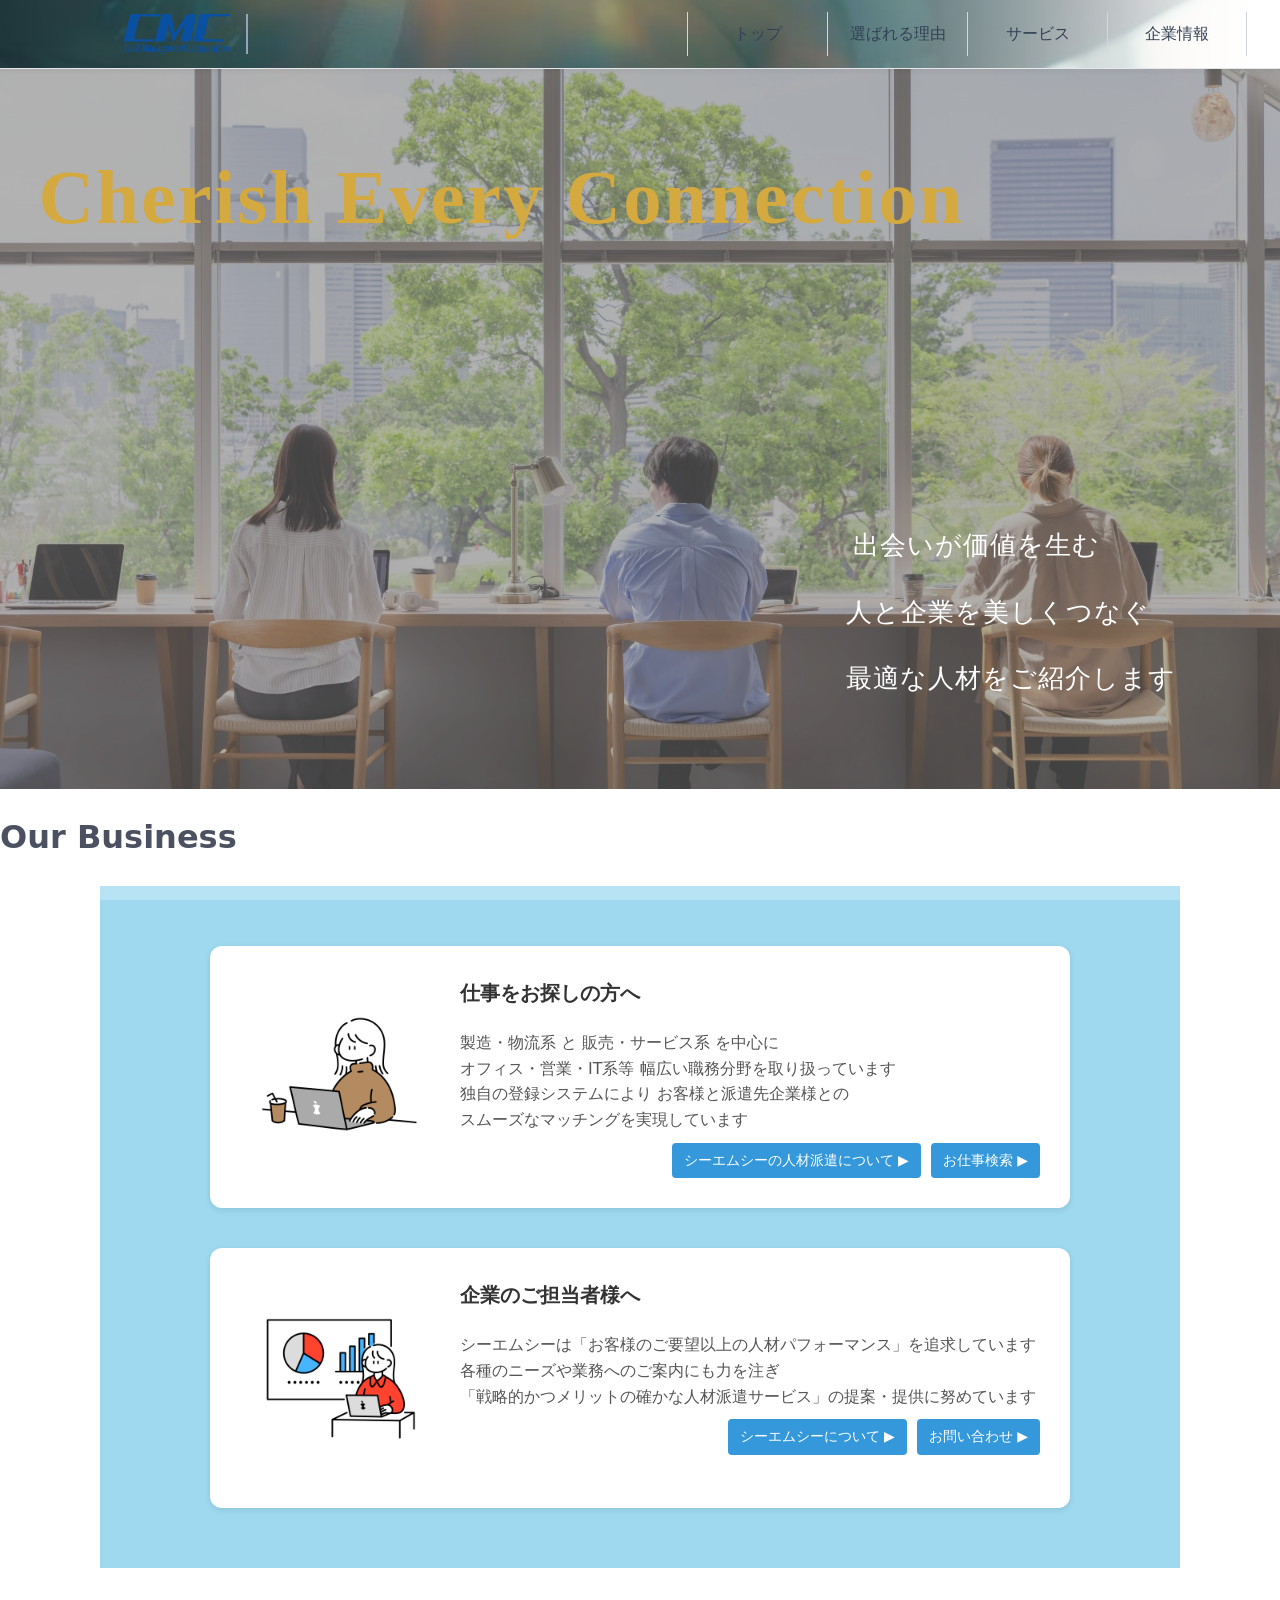
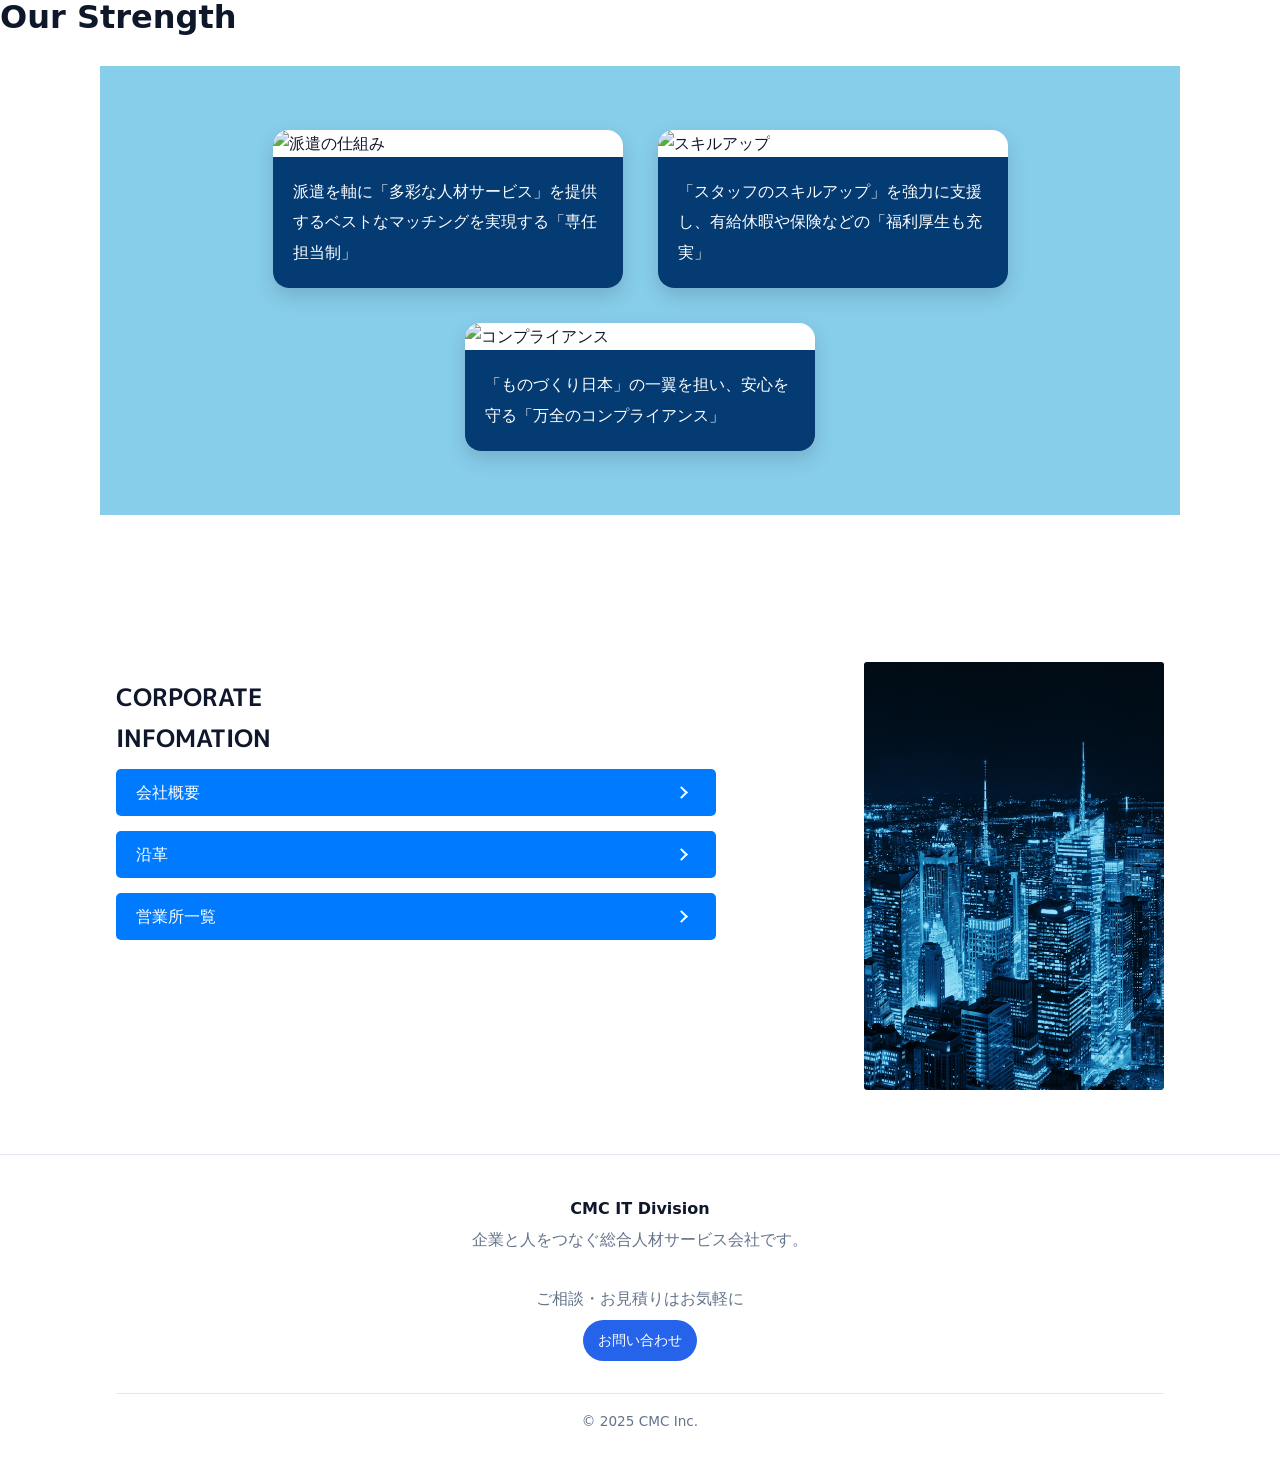
==== commit 4b2274ef: "タイトル入れました" ====
--- a/index.html
+++ b/index.html
@@ -69,6 +69,11 @@
 
 
 <!-- ===== サービスセクション ===== -->
+
+    <div class="taitoru">
+    <h1>Our Business</h1>
+    </div>
+
     <section id="services" class="section container">
 
       <!-- TODO: h2・2〜3項目（h3+p）で紹介 -->
@@ -112,7 +117,11 @@
 
 
     <!-- ===== 理由セクション ===== -->
-        
+
+    <div class="taitoru">
+    <h1>Our Strength</h1>
+    </div>
+
    <!-- TODO: h2・理由3つ（h3+p）をカード形式で -->
    <section id="reason" class="section container">
 
@@ -146,6 +155,11 @@
 
 
     <!-- ===== 企業情報セクション（新設） ===== -->
+
+    <div class="taitoru">
+    <h1>　</h1>
+    </div>
+
     <section id="about" class="section" "fullwidth-about">
       <!-- TODO: h2・会社概要やミッションの簡単な説明 -->
       <!-- 例: <h2>会社情報</h2><p>CMCは、企業と人をつなぐ人材サービスを提供しています。</p> -->
--- a/css/components.css
+++ b/css/components.css
@@ -6,210 +6,129 @@
    自分の担当セクションのデザインをここに書く
    ==================================================== */
 
-    /* ===== 全幅設定 ===== */
-
-    .full-width {
-      width: 100vw;
-      margin-left: calc(50% - 50vw);
-      margin-right: calc(50% - 50vw);
-    }
-
-    /* ===== ヒーロー全体 ===== */
-
-    #hero.hero-split {
-      position: relative;
-      width: 100vw;
-      height: 80vh;
-      min-height: 600px;
-      overflow: hidden;
-    }
-
-    /* ===== スライド画像 ===== */
-
-    .slides .slide {
-      position: absolute;
-      inset: 0;
-      width: 100%;
-      height: 100%;
-      object-fit: cover;
-      object-position: center bottom;
-      opacity: 0;
-      transition: opacity 1.5s ease;
-    }
-    .slides .slide.active { opacity: 1; }
-
-    /* ===== 黒系オーバーレイ ===== */
-
-    .hero-overlay {
-      position: absolute;
-      inset: 0;
-      background: rgba(0, 0, 0, 0.4);
-      z-index: 1;
-    }
-
-    /* ===== 左上キャッチコピー ===== */
-    
-    .hero-copy {
-      position: absolute;
-      top: clamp(10px, 1%, 30px); 
-      left: 3vw;
-      font-family: "Playfair Display", "Noto Serif JP", serif; 
-      font-weight: 700;
-      font-size: clamp(48px, 6vw, 96px); 
-      line-height: 1.1;
-      color: #d5ac44;
-      z-index: 2;
-      text-align: left;
-      letter-spacing: 0.03em;
-      white-space: nowrap; 
-    }
-
-    /* ===== 下部テキスト ===== */
-
-    .hero-text {
-      position: absolute;
-      bottom: 50px;
-      right: 12vw;
-      width: 300px;
-      padding: 40px 20px;
-      text-align: center;
-      white-space: nowrap; 
-      color: white;
-      z-index: 2;
-      font-family: "Noto Sans JP", "Yu Gothic", "Hiragino Kaku Gothic ProN", sans-serif;
-      font-weight: 400;
-      line-height: 1.6;
-      letter-spacing: 0.02em;
-
-    }
-
-    /* 下部まとめテキスト */
-    
-    .hero-content div {
-      font-size: clamp(16px, 2vw, 40px);
-      margin-top: clamp(10px, 2vw, 30px);
-      letter-spacing: 1px;
-      color: white;
-    }
-
-    /* ==== ヒーロー（スマホ用レイアウト調整） ==================== */
-
-    @media (max-width: 768px) {
-
-      /* ヒーロー全体：高さ自動調整・最小高さ指定 */
-
-      #hero.hero-split {
-        height: auto;
-        min-height: 50vh;
-      }
-
-      /* 上：画像 */
-
-      .hero-image {
-        height: 50vh;
-      }
-
-      /* 画像は見切れ防止 */
-
-      .slides .slide {
-        object-fit: cover; 
-      }
-
-      /* キャッチコピー */
-
-      .hero-copy {
-        font-size: clamp(20px, 5vw, 28px);
-        top: clamp(10px, 5%, 30px);
-        left: 50%;
-        transform: translateX(-50%);
-        text-align: center;
-        letter-spacing: 0.02em;
-        white-space: normal;
-      }
-
-      /* 下部テキスト */
-
-      .hero-text {
-        width: 90%;
-        bottom: 5%;
-        right: 50%;
-        transform: translateX(50%);
-        font-size: clamp(14px, 4vw, 20px);
-        line-height: 1.5;
-        padding: 24px 16px 32px;
-      }
-
-      /* 下のまとめテキスト */
-
-      .hero-content {
-        bottom: 10%;
-        width: 100%;
-        padding: 0 12px;
-      }
-
-        .hero-content div {
-        font-size: clamp(14px, 3vw, 18px);
-        line-height: 1.7;
-        margin-top: clamp(5px, 2vw, 10px);
-      
-        min-height: 50vh;
-        min-height: 50vh;
-        min-height: 50vh;
-        min-height: 50vh;
-    }
-
-
-    /* 上：画像 */
-
-    .hero-image {
-        height: 50vh;
-    }
-
-    /* 画像は見切れ防止 */
-
-    .slides .slide {
-        object-fit: cover; 
-    }
-
-      /* キャッチコピー */
-
-      .hero-copy {
-        font-size: clamp(20px, 5vw, 28px);
-        top: clamp(10px, 5%, 30px);
-        left: 50%;
-        transform: translateX(-50%);
-        text-align: center;
-        letter-spacing: 0.02em;
-        white-space: normal;
-    }
-
-      /* 下部テキスト */
-
-      .hero-text {
-        width: 90%;
-        bottom: 5%;
-        right: 50%;
-        transform: translateX(50%);
-        font-size: clamp(14px, 4vw, 20px);
-        line-height: 1.5;
-        padding: 24px 16px 32px;
-    }
-
-      /* 下のまとめテキスト */
-
-    .hero-content {
-      bottom: 10%;         
-      width: 100%;
-      padding: 0 12px;
-    }
-
-    .hero-content div {
-        font-size: clamp(14px, 3vw, 18px);
-      line-height: 1.7;
-        margin-top: clamp(5px, 2vw, 10px);
-    }
-
-    
+/* ===== 全幅設定 ===== */
+.full-width {
+  width: 100vw;
+  margin-left: calc(50% - 50vw);
+  margin-right: calc(50% - 50vw);
+}
+
+/* ===== ヒーロー全体 ===== */
+#hero.hero-split {
+  position: relative;
+  width: 100vw;
+  height: 80vh;
+  min-height: 600px;
+  overflow: hidden;
+}
+
+/* ===== スライド画像 ===== */
+.slides .slide {
+  position: absolute;
+  inset: 0;
+  width: 100%;
+  height: 100%;
+  object-fit: cover; 
+  object-position: center bottom;
+  opacity: 0;
+  transition: opacity 1.5s ease;
+}
+.slides .slide.active { opacity: 1; }
+
+/* ===== 黒系オーバーレイ ===== */
+.hero-overlay {
+  position: absolute;
+  inset: 0;
+  background: rgba(0, 0, 0, 0.4);
+  z-index: 1;
+}
+
+/* ===== 左上キャッチコピー ===== */
+.hero-copy {
+  position: absolute;
+  top: clamp(10px, 1%, 30px); 
+  left: 3vw;
+  font-family: "Playfair Display", "Noto Serif JP", serif; 
+  font-weight: 700;
+  font-size: clamp(48px, 6vw, 96px); 
+  line-height: 1.1;
+  color: #d3a940;
+  z-index: 2;
+  text-align: left;
+  letter-spacing: 0.03em;
+  white-space: nowrap; /* PCでは改行させない */
+}
+
+/* ===== 下部テキスト ===== */
+.hero-text {
+  position: absolute;
+  bottom: 50px;
+  right: 12vw;
+  width: 300px;
+  padding: 40px 20px;
+  text-align: center;
+  white-space: nowrap; /* PCでは改行させない */
+  color: white;
+  z-index: 2;
+  font-family: "Noto Sans JP", "Yu Gothic", "Hiragino Kaku Gothic ProN", sans-serif;
+  font-weight: 400;
+  line-height: 1.6;
+  letter-spacing: 0.02em;
+}
+
+/* 下部まとめテキスト */
+.hero-content div {
+  font-size: clamp(16px, 2vw, 40px);
+  margin-top: clamp(10px, 2vw, 30px);
+  letter-spacing: 1px;
+  color: white;
+}
+
+/* ==== ヒーロー（スマホ用レイアウト調整） ==================== */
+@media (max-width: 768px) {
+
+  /* ヒーロー全体：高さ自動調整・最小高さ指定 */
+  #hero.hero-split {
+    height: auto;
+    min-height: 50vh;
+  }
+
+  /* キャッチコピー */
+  .hero-copy {
+    font-size: clamp(20px, 5vw, 28px);
+    top: clamp(10px, 5%, 30px);
+    left: 50%;
+    transform: translateX(-50%);
+    text-align: center;
+    letter-spacing: 0.02em;
+    white-space: normal; /* スマホでは改行許可 */
+  }
+
+  /* 下部テキスト */
+  .hero-text {
+    width: 90%;
+    bottom: 5%;
+    right: 50%;
+    transform: translateX(50%);
+    font-size: clamp(14px, 4vw, 20px);
+    line-height: 1.5;
+    padding: 24px 16px 32px;
+    white-space: normal; /* スマホでは改行許可 */
+  }
+
+  /* 下部まとめテキスト */
+  .hero-content {
+    bottom: 10%;
+    width: 100%;
+    padding: 0 12px;
+  }
+
+  .hero-content div {
+    font-size: clamp(14px, 3vw, 18px);
+    line-height: 1.7;
+    margin-top: clamp(5px, 2vw, 10px);
+  }
+}
   
 
 
@@ -223,78 +142,54 @@
    REASON（理由セクション）
    ==================================================== */
 #reason {
-  /* ヒーローとつながる感じのグラデ背景 */
-  background: linear-gradient(135deg, #25c4d3 0%, #7ed3ff 100%);
-  padding: 60px 0 80px;
-}
-
-/* タイトルを中央に */
-#reason .section-title {
+  background-color: #87CEEB !important;
+ }
+  .reason-section {
+  padding: 80px 20px;
+  background: linear-gradient(135deg, #5ad0e5, #1f72b3);
   text-align: center;
+}
+
+.reason-title {
   font-size: 32px;
-  font-weight: 700;
-  margin-bottom: 32px;
-}
-
-/* カードを横並び（PC） */
+  font-weight: bold;
+  margin-bottom: 50px;
+  color: #fff;
+}
+
+
 .reason-cards {
-  max-width: 1080px;
-  margin: 0 auto;
-  display: grid;
-  grid-template-columns: repeat(3, minmax(0, 1fr));
-  gap: 24px;
-}
-
-/* 1枚1枚のカード */
+  display: flex;
+  justify-content: center;
+  gap: 35px;
+  flex-wrap: wrap;
+}
+
+
 .reason-card {
-  background: rgba(255, 255, 255, 0.93);
-  border-radius: 18px;
-  padding: 24px 20px;
-  box-shadow: 0 10px 25px rgba(15, 23, 42, 0.12);
-  display: flex;
-  flex-direction: column;
-  gap: 12px;
-}
-
-/* アイコン画像 */
-.reason-img img {
-  width: 56px;
-  height: 56px;
-  object-fit: contain;
-  display: block;
-  margin-bottom: 4px;
-}
-
-/* 見出し・本文 */
-.reason-text h3 {
-  font-size: 18px;
-  margin: 0 0 4px;
-}
-
-.reason-text p {
-  margin: 0;
-  line-height: 1.7;
-  font-size: 14px;
-  color: #1f2933;
-}
-
-/* スマホでは1列レイアウトにする */
-@media (max-width: 768px) {
-  #reason {
-    padding: 40px 0 48px;
-}
-
-  .reason-cards {
-    grid-template-columns: 1fr;
-  }
-
-  .reason-card {
-    padding: 20px 18px;
-  }
-
-  #reason .section-title {
-    font-size: 24px;
-  }
+  width: 350px;
+  background: #fff;
+  border-radius: 16px;
+  overflow: hidden;
+  box-shadow: 0 8px 20px rgba(0, 0, 0, 0.15);
+}
+
+
+.reason-img {
+  width: 100%;
+  height: 250px;
+  object-fit: cover;
+}
+
+
+.reason-text {
+  background: #043b72;
+  color: #fff;
+  font-size: 16px;
+  padding: 20px;
+  line-height: 1.9;
+  text-align: left;
+  min-height: 100px;
 }
 
 
@@ -397,19 +292,29 @@
    ==================================================== */
 /* 画面の端まで砂の背景を広げる */
 #about {
-  position: relative;
-
-  /* ここで「画面幅いっぱい」にする */
-  width: 100vw;
-  margin-left: calc(50% - 50vw);
-  margin-right: calc(50% - 50vw);
-
-  background-image: url("../img/about-background.png");
      background-repeat: no-repeat;
      background-position: center center;
      background-size: cover;
+
+     background-attachment: fixed;
    }
 
+
+
+
+#about .container {
+    position: relative; 
+    z-index: 2; 
+
+   
+
+    display: flex;
+    justify-content: space-between; 
+    align-items: flex-start; 
+    gap: 40px; 
+
+    align-items: stretch;
+}
 
 #about::before {
     content: "";
@@ -420,14 +325,32 @@
      height: 100%;
      background-color: rgba(255, 255, 255, 0.25);
 
-	 /* 要素の背景のすぐ上に配置 */
+    
      z-index: 1; 
 
 }
 
-#about .container {
-	position: relative; /* z-indexが効くように設定 */
-	z-index: 2; /* オーバーレイ(z-index: 1)よりも上にする */
+.mission-statement {
+    
+    flex: 2; 
+    max-width: 600px;
+}
+
+.about-image-wrapper {
+  
+    flex: 1; 
+    display: flex; 
+    justify-content: flex-end;
+}
+
+.about-image-wrapper .about-image {
+    width: 100%; 
+    max-width: 300px;
+    object-fit: cover;
+    display: block;
+    border-radius: 3px; 
+
+    flex-direction: column;
 }
 
 
@@ -435,16 +358,82 @@
     padding-top: 50px;
 }
 
-.mission-statement h2 {
+.mission-statement h1 {
     margin-top: 15px;
     margin-bottom: 10px;
     font-family: 'M PLUS 1p', sans-serif;
 }
 
-.mission-statement h3 {
-	margin-top: 5px;
+.link-left a.btn-link {
+    position: relative;
+  
+  display: block;
+  width: 100%; 
+  padding: 10px 20px;
+  text-decoration: none; 
+  border-radius: 5px; 
+  box-sizing: border-box; 
+
+  
+  background-color: #007bff; 
+  color: white; 
+
+  
   margin-bottom: 10px;
-	font-family: 'M PLUS 1p', sans-serif;
+}
+
+.link-left a.btn-link:hover {
+  background-color: #0056b3; 
+}
+
+
+.link-left {
+    margin-bottom: 15px; 
+}
+
+
+
+.link-left a::before {
+  border-right: 2px solid #fff;
+  border-top: 2px solid #fff;
+  bottom: 0;
+  content: "";
+  height: 7px;
+  width: 7px;
+  margin: auto;
+  position: absolute;
+  right: 30px;
+  top: 0;
+  transform: rotate(45deg);
+  transition: right .3s;
+}
+.link-left a:hover::before {
+  right: 25px;
+}
+
+
+
+
+@media (max-width: 768px) {
+    #about .container {
+        flex-direction: column; 
+}
+
+    .mission-statement,
+    .about-image-wrapper {
+        flex: none;
+        width: 100%; 
+        max-width: none;
+    }
+
+    .about-image-wrapper {
+        order: -1; 
+        margin-bottom: 20px;
+    }
+
+    .about-image-wrapper .about-image {
+        max-width: 100%; 
+    }
 }
 
 
@@ -907,7 +896,48 @@
   background-position: center top;
 }
 
-}
-
-
-
+/* Hero → Reason のフェード段差 
+.fade-divider {
+  height: 120px;
+  width: 100%;
+  background: linear-gradient(
+    to bottom,
+    rgba(255,255,255,0) 0%,
+    rgba(255,255,255,0.7) 50%,
+    #87CEEB 100%
+  );
+}*/
+
+/*#services::before {
+  content: "";
+  position: absolute;
+  top: -160px;
+  right: 0;
+  width: 60vw;
+  height: 800px;
+  pointer-events: none;
+  z-index: -1;
+
+  background:
+    radial-gradient(
+      1200px 800px at 110% 0,
+      rgba(255,255,255,0) 70%,
+      rgba(91, 211, 232, 0.45) 72%,
+      rgba(91, 211, 232, 0) 78%
+    ),
+    radial-gradient(
+      1100px 800px at 110% 0,
+      rgba(255,255,255,0) 73%,
+      rgba(64, 196, 222, 0.45) 75%,
+      rgba(64, 196, 222, 0) 81%
+    ),
+    radial-gradient(
+      1000px 800px at 110% 0,
+      rgba(255,255,255,0) 76%,
+      rgba(35, 178, 205, 0.45) 78%,
+      rgba(35, 178, 205, 0) 84%
+    );
+  background-repeat: no-repeat;
+}*/
+
+
